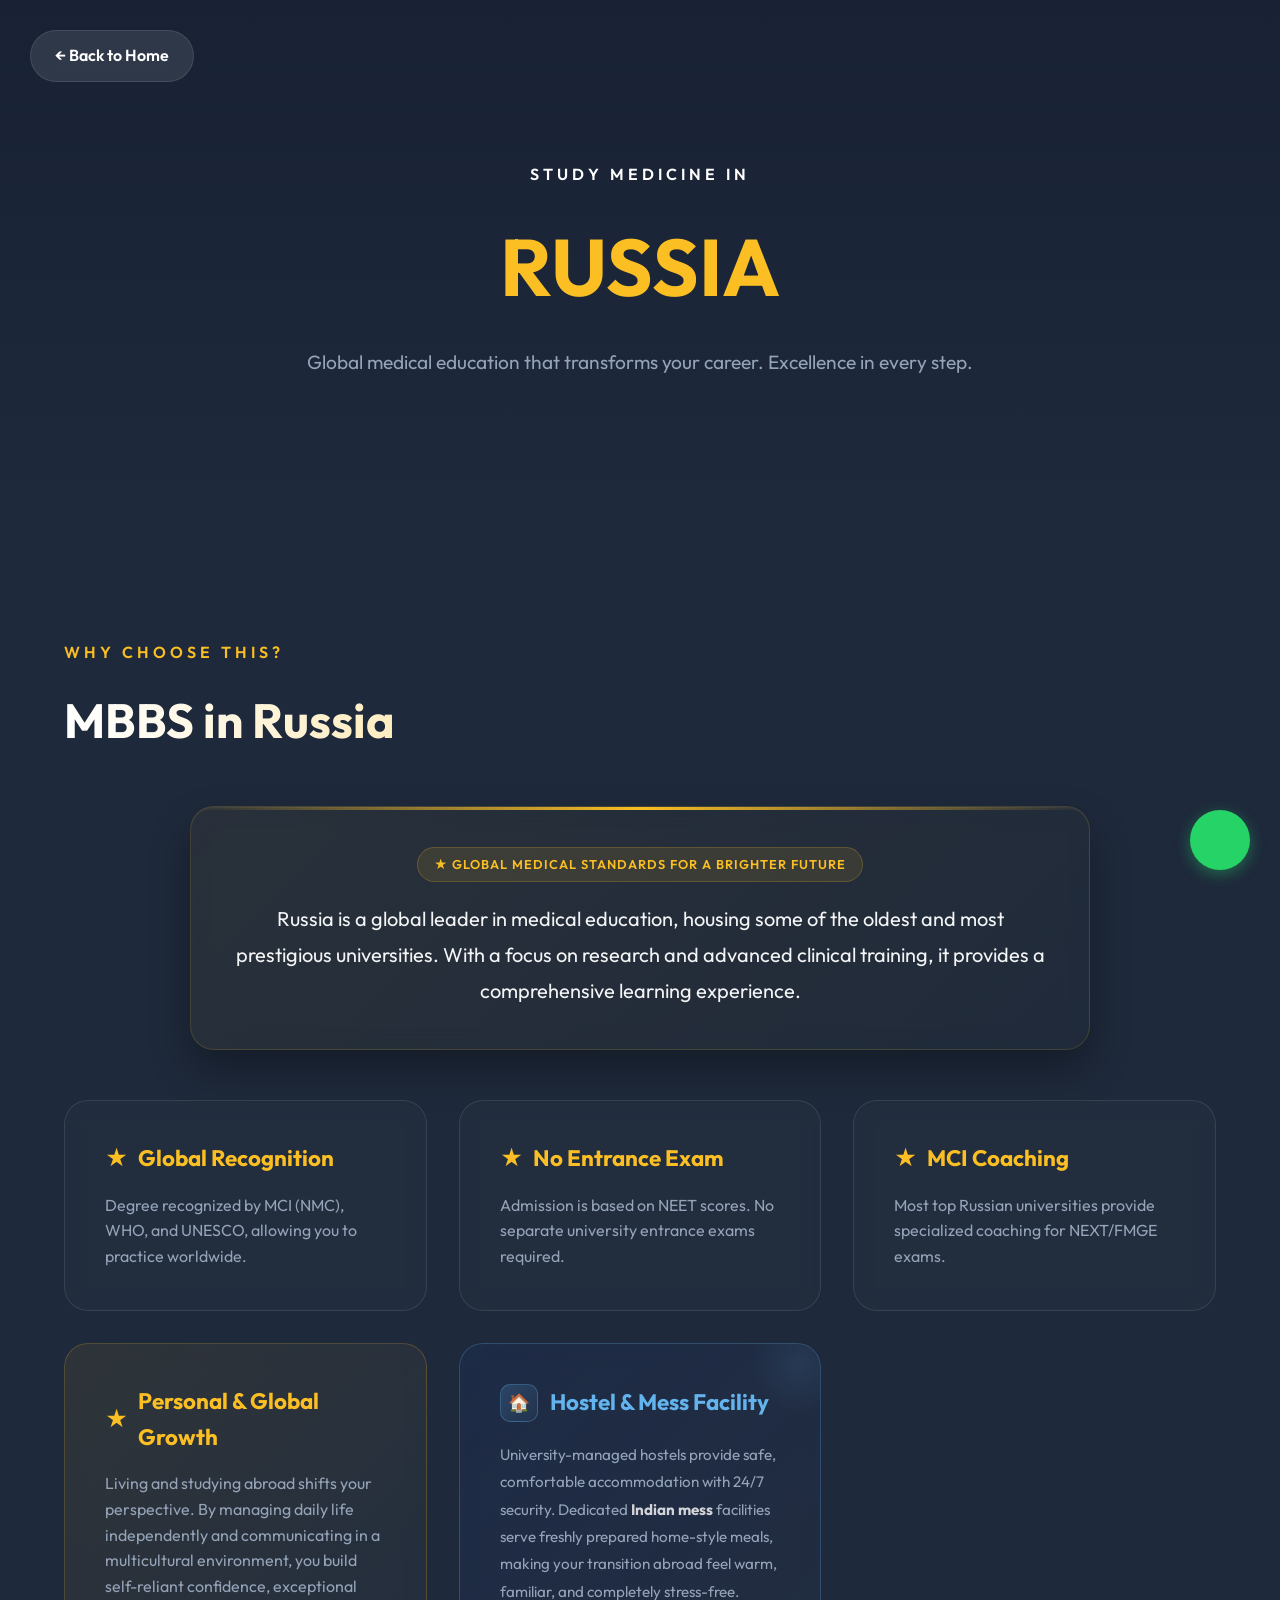
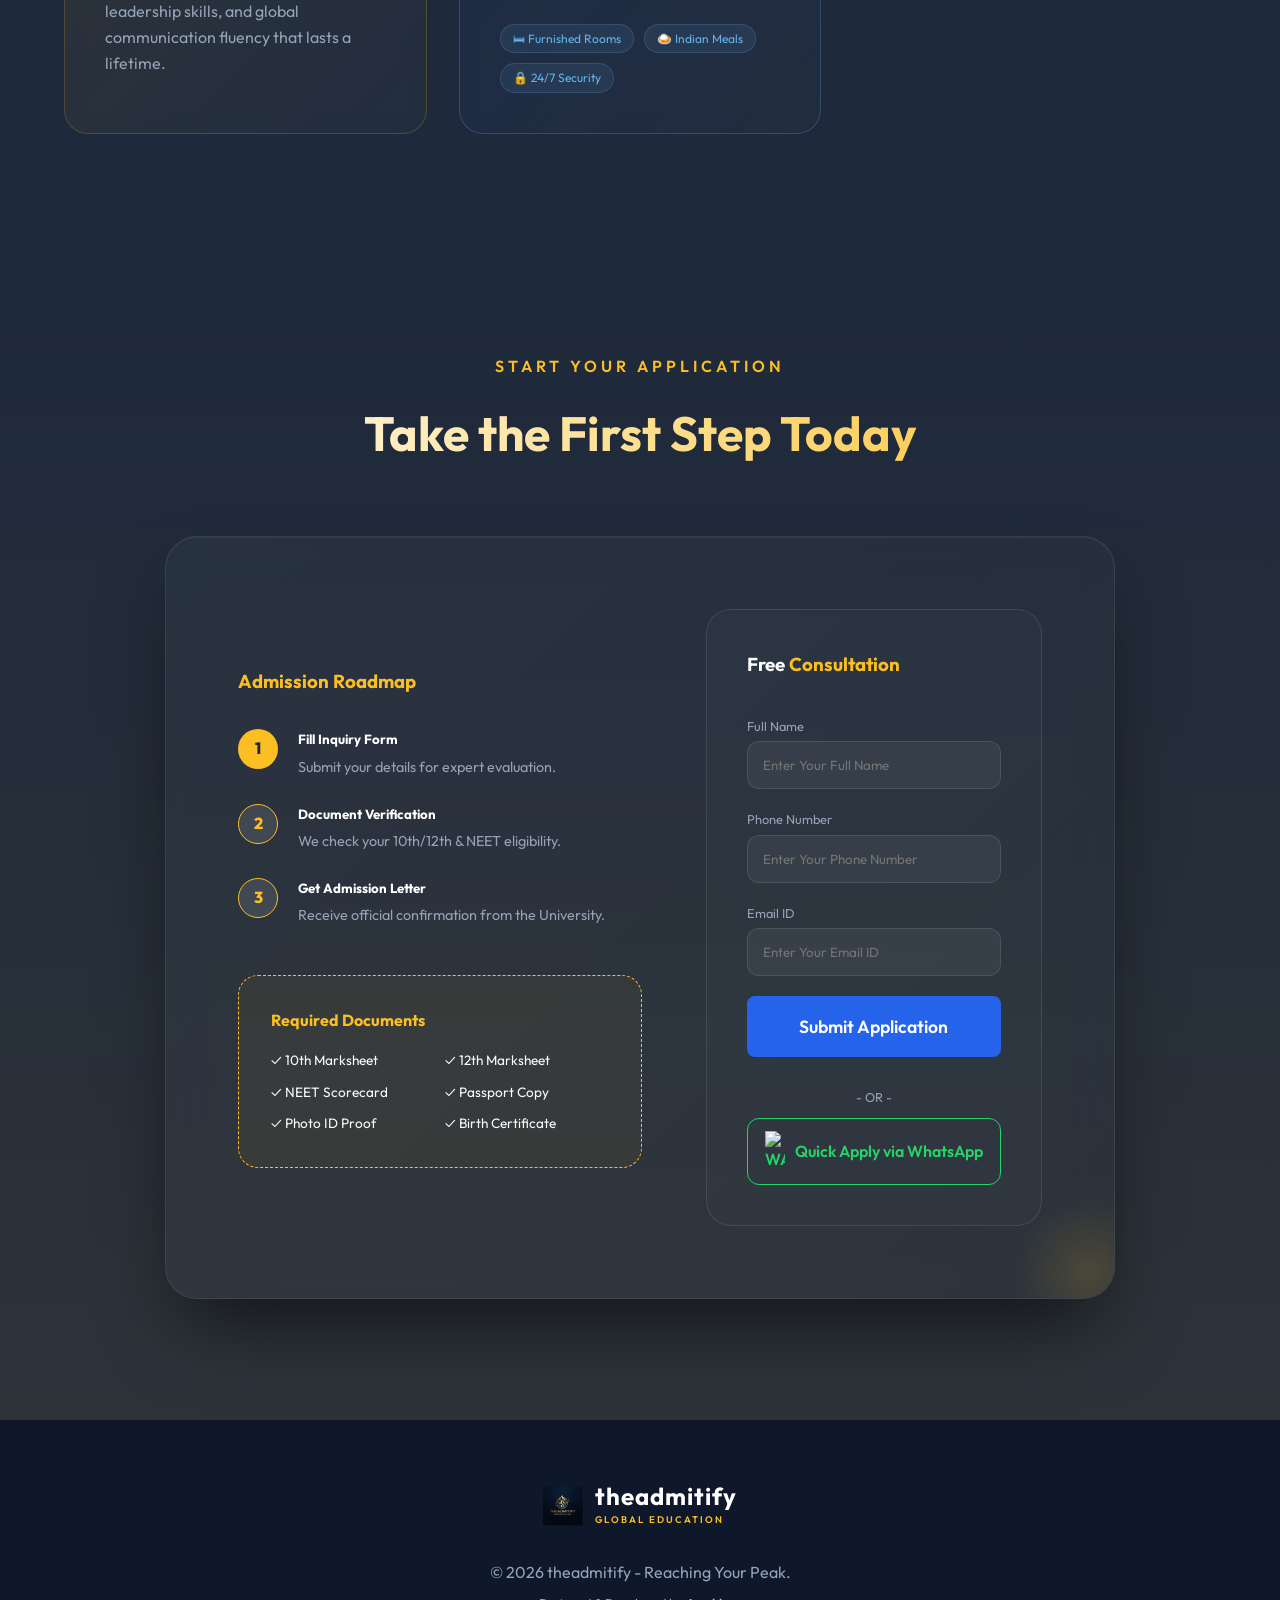
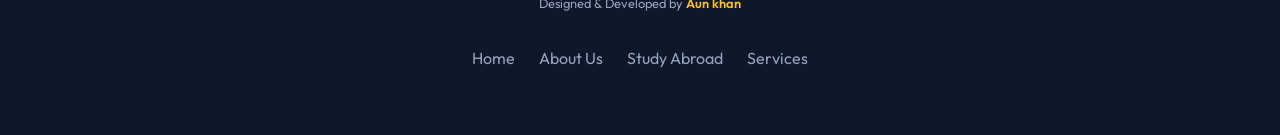
==== details.html @ 0a0d545d "responsive" ====
<!DOCTYPE html>
<html lang="en">

<head>
    <meta charset="UTF-8">
    <meta name="viewport" content="width=device-width, initial-scale=1.0">
    <title>Study MBBS | TheAdmitify</title>
    <link rel="stylesheet" href="style.css">
    <!-- Lucide Icons -->
    <script src="https://unpkg.com/lucide@latest"></script>
    <link
        href="https://fonts.googleapis.com/css2?family=Outfit:wght@300;400;600;800&family=Inter:wght@400;500;700&display=swap"
        rel="stylesheet">
    <style>
        .details-hero {
            height: 60vh;
            background-size: cover;
            background-position: center;
            position: relative;
            display: flex;
            align-items: center;
            justify-content: center;
            text-align: center;
            padding: 0 20px;
        }

        .details-hero::before {
            content: '';
            position: absolute;
            inset: 0;
            background: linear-gradient(to bottom, rgba(15, 23, 42, 0.4), var(--secondary));
        }

        .hero-content {
            position: relative;
            z-index: 2;
            max-width: 800px;
        }

        .hero-content h1 {
            font-size: clamp(3rem, 8vw, 5rem);
            color: var(--gold);
            text-transform: uppercase;
            margin-bottom: 1rem;
        }

        .why-section {
            padding: 100px 5%;
            background: var(--secondary);
        }

        .description-container {
            max-width: 900px;
            margin: 0 auto 3rem auto;
            background: linear-gradient(135deg, rgba(251, 191, 36, 0.05) 0%, rgba(251, 191, 36, 0.01) 100%);
            border: 1px solid rgba(251, 191, 36, 0.15);
            padding: 2.5rem;
            border-radius: 24px;
            position: relative;
            box-shadow: 0 20px 40px rgba(0, 0, 0, 0.3), inset 0 1px 0 rgba(255, 255, 255, 0.05);
            text-align: center;
            overflow: hidden;
            backdrop-filter: blur(10px);
            -webkit-backdrop-filter: blur(10px);
        }

        .description-container::before {
            content: '';
            position: absolute;
            top: 0;
            left: 0;
            width: 100%;
            height: 3px;
            background: linear-gradient(90deg, transparent, var(--gold), transparent);
            pointer-events: none;
        }

        .description-badge {
            display: inline-flex;
            align-items: center;
            gap: 8px;
            background: rgba(251, 191, 36, 0.1);
            color: var(--gold);
            padding: 6px 16px;
            border-radius: 50px;
            font-size: 0.8rem;
            font-weight: 600;
            letter-spacing: 1px;
            text-transform: uppercase;
            margin-bottom: 1.2rem;
            border: 1px solid rgba(251, 191, 36, 0.2);
        }

        .pulse-dot {
            width: 8px;
            height: 8px;
            background: var(--gold);
            border-radius: 50%;
            animation: pulse-gold 2s infinite;
        }

        @keyframes pulse-gold {
            0% {
                transform: scale(0.95);
                box-shadow: 0 0 0 0 rgba(251, 191, 36, 0.7);
            }

            70% {
                transform: scale(1);
                box-shadow: 0 0 0 8px rgba(251, 191, 36, 0);
            }

            100% {
                transform: scale(0.95);
                box-shadow: 0 0 0 0 rgba(251, 191, 36, 0);
            }
        }

        #country-why-desc {
            font-size: 1.25rem;
            line-height: 1.8;
            color: rgba(255, 255, 255, 0.95);
            font-family: 'Outfit', sans-serif;
            font-weight: 400;
            margin: 0;
        }

        .why-grid {
            display: grid;
            grid-template-columns: repeat(auto-fit, minmax(300px, 1fr));
            gap: 2rem;
            margin-top: 50px;
        }

        .why-card {
            background: rgba(255, 255, 255, 0.02);
            backdrop-filter: blur(10px);
            -webkit-backdrop-filter: blur(10px);
            border: 1px solid var(--glass-border);
            padding: 2.5rem;
            border-radius: 24px;
            transition: all 0.4s cubic-bezier(0.16, 1, 0.3, 1);
            position: relative;
            overflow: hidden;
            opacity: 0;
            transform: translateY(30px);
            animation: cardReveal 0.8s cubic-bezier(0.16, 1, 0.3, 1) forwards;
        }

        .why-card:nth-child(1) {
            animation-delay: 0.1s;
        }

        .why-card:nth-child(2) {
            animation-delay: 0.2s;
        }

        .why-card:nth-child(3) {
            animation-delay: 0.3s;
        }

        .why-card:nth-child(4) {
            animation-delay: 0.4s;
        }

        .why-card:nth-child(5) {
            animation-delay: 0.5s;
        }

        .why-card:nth-child(6) {
            animation-delay: 0.6s;
        }

        @keyframes cardReveal {
            to {
                opacity: 1;
                transform: translateY(0);
            }
        }

        .why-card::before {
            content: '';
            position: absolute;
            top: 0;
            left: 0;
            width: 100%;
            height: 100%;
            background: radial-gradient(circle at top left, rgba(251, 191, 36, 0.04), transparent 70%);
            opacity: 0;
            transition: opacity 0.4s ease;
            pointer-events: none;
        }

        .why-card:hover::before {
            opacity: 1;
        }

        .why-card:hover {
            border-color: var(--gold);
            transform: translateY(-10px);
            box-shadow: 0 20px 40px -10px rgba(251, 191, 36, 0.1);
        }

        .why-card h4 {
            color: var(--gold);
            font-size: 1.4rem;
            margin-bottom: 1rem;
            display: flex;
            align-items: center;
            gap: 10px;
            position: relative;
            z-index: 2;
        }

        .why-card p {
            position: relative;
            z-index: 2;
        }

        .back-btn {
            position: fixed;
            top: 30px;
            left: 30px;
            z-index: 100;
            padding: 12px 24px;
            background: rgba(255, 255, 255, 0.1);
            backdrop-filter: blur(10px);
            border: 1px solid var(--glass-border);
            border-radius: 50px;
            color: #fff;
            text-decoration: none;
            font-weight: 600;
            transition: all 0.3s ease;
        }

        .back-btn:hover {
            background: var(--gold);
            color: var(--secondary);
        }

        .apply-now {
            text-align: center;
            padding: 120px 5%;
            background: linear-gradient(to top, rgba(251, 191, 36, 0.07), transparent);
            position: relative;
        }

        .apply-card {
            max-width: 950px;
            margin: 0 auto;
            background: linear-gradient(135deg, rgba(255, 255, 255, 0.03) 0%, rgba(255, 255, 255, 0.01) 100%);
            border: 1px solid rgba(255, 255, 255, 0.08);
            border-radius: 32px;
            padding: 4.5rem;
            display: grid;
            grid-template-columns: 1.2fr 1fr;
            gap: 4rem;
            text-align: left;
            align-items: center;
            box-shadow: 0 40px 80px -20px rgba(0, 0, 0, 0.6), inset 0 1px 0 rgba(255, 255, 255, 0.05);
            backdrop-filter: blur(20px);
            -webkit-backdrop-filter: blur(20px);
            position: relative;
            overflow: hidden;
        }

        .apply-card::after {
            content: '';
            position: absolute;
            bottom: -50px;
            right: -50px;
            width: 150px;
            height: 150px;
            background: radial-gradient(circle, rgba(251, 191, 36, 0.15) 0%, transparent 70%);
            pointer-events: none;
        }

        .doc-grid {
            list-style: none;
            display: grid;
            grid-template-columns: 1fr 1fr;
            gap: 10px;
            font-size: 0.85rem;
        }

        @media (max-width: 768px) {
            .apply-card {
                grid-template-columns: 1fr;
                padding: 2.5rem 1.5rem;
                gap: 2rem;
            }
            .back-btn {
                position: absolute !important;
                top: 20px !important;
                left: 20px !important;
                padding: 8px 16px !important;
                font-size: 0.9rem !important;
            }
            .why-section {
                padding: 60px 5% !important;
            }
            .why-grid {
                grid-template-columns: 1fr !important;
                gap: 1.5rem !important;
            }
            .why-card {
                padding: 1.5rem !important;
            }
            .doc-grid {
                grid-template-columns: 1fr;
            }
        }
    </style>
</head>

<body style="background: var(--secondary); color: var(--text-main);">
    <!-- Premium Pre-loader -->
    <div class="preloader" id="preloader">
        <script>
            if (sessionStorage.getItem('theadmitify_visited')) {
                document.getElementById('preloader').style.display = 'none';
            }
        </script>
        <div class="loader-logo">
            <div class="loader-circle"></div>
            <img src="assets/logo.png" alt="TheAdmitify Logo">
        </div>
        <div class="loader-text">TheAdmitify</div>
    </div>

    <a href="index.html" class="back-btn">← Back to Home</a>

    <section class="details-hero" id="hero-bg">
        <div class="hero-content">
            <span class="hero-tagline" style="color: #fff;">Study Medicine in</span>
            <h1 id="country-name">Country</h1>
            <p style="font-size: 1.2rem; color: var(--text-dim); max-width: 800px; margin: 0 auto; line-height: 1.6;">
                Global medical education that transforms your career. Excellence in every step.</p>
        </div>
    </section>

    <section class="why-section">
        <div class="section-header" style="margin-bottom: 3rem;">
            <span class="hero-tagline">Why Choose This?</span>
            <h2>MBBS in <span id="country-title" style="color: var(--gold);">Country</span></h2>
        </div>

        <div class="description-container">
            <div class="description-badge">
                ★ Global Medical Standards for a Brighter Future
            </div>
            <p id="country-why-desc">Explore the unique advantages of pursuing medical education in this top-tier
                destination.</p>
        </div>

        <div class="why-grid" id="reasons-grid">
            <!-- Dynamic Content -->
        </div>
    </section>
    <section class="apply-now" id="apply-section">
        <div class="section-header">
            <span class="hero-tagline">Start Your Application</span>
            <h2>Take the First Step Today</h2>
        </div>

        <div class="apply-card">
            <!-- Left Side: Roadmap & Checklist -->
            <div>
                <h3 style="color: var(--gold); margin-bottom: 2rem;">Admission Roadmap</h3>
                <div class="roadmap">
                    <div style="display: flex; gap: 20px; margin-bottom: 25px;">
                        <div
                            style="width: 40px; height: 40px; background: var(--gold); border-radius: 50%; display: flex; align-items: center; justify-content: center; color: var(--secondary); font-weight: 800; flex-shrink: 0;">
                            1</div>
                        <div>
                            <h5 style="color: #fff; margin-bottom: 5px;">Fill Inquiry Form</h5>
                            <p style="font-size: 0.9rem; color: var(--text-dim);">Submit your details for expert
                                evaluation.</p>
                        </div>
                    </div>
                    <div style="display: flex; gap: 20px; margin-bottom: 25px;">
                        <div
                            style="width: 40px; height: 40px; background: rgba(255,255,255,0.1); border-radius: 50%; display: flex; align-items: center; justify-content: center; color: var(--gold); border: 1px solid var(--gold); font-weight: 800; flex-shrink: 0;">
                            2</div>
                        <div>
                            <h5 style="color: #fff; margin-bottom: 5px;">Document Verification</h5>
                            <p style="font-size: 0.9rem; color: var(--text-dim);">We check your 10th/12th & NEET
                                eligibility.</p>
                        </div>
                    </div>
                    <div style="display: flex; gap: 20px;">
                        <div
                            style="width: 40px; height: 40px; background: rgba(255,255,255,0.1); border-radius: 50%; display: flex; align-items: center; justify-content: center; color: var(--gold); border: 1px solid var(--gold); font-weight: 800; flex-shrink: 0;">
                            3</div>
                        <div>
                            <h5 style="color: #fff; margin-bottom: 5px;">Get Admission Letter</h5>
                            <p style="font-size: 0.9rem; color: var(--text-dim);">Receive official confirmation from the
                                University.</p>
                        </div>
                    </div>
                </div>

                <div
                    style="margin-top: 3rem; padding: 2rem; background: rgba(251, 191, 36, 0.05); border-radius: 20px; border: 1px dashed var(--gold);">
                    <h4 style="color: var(--gold); margin-bottom: 1rem;">Required Documents</h4>
                    <ul class="doc-grid">
                        <li>✓ 10th Marksheet</li>
                        <li>✓ 12th Marksheet</li>
                        <li>✓ NEET Scorecard</li>
                        <li>✓ Passport Copy</li>
                        <li>✓ Photo ID Proof</li>
                        <li>✓ Birth Certificate</li>
                    </ul>
                </div>
            </div>

            <!-- Right Side: Form -->
            <div>
                <form id="details-form"
                    style="display: flex; flex-direction: column; gap: 20px; background: rgba(255,255,255,0.02); padding: 2.5rem; border-radius: 25px; border: 1px solid var(--glass-border);">
                    <h3 style="margin-bottom: 1rem;">Free <span style="color: var(--gold);">Consultation</span></h3>
                    <div style="display: flex; flex-direction: column; gap: 5px;">
                        <label style="font-size: 0.8rem; color: var(--text-dim);">Full Name</label>
                        <input type="text" id="student-name" required placeholder="Enter Your Full Name"
                            oninput="this.value = this.value.replace(/[^a-zA-Z\s]/g, '')"
                            style="padding: 15px; border-radius: 12px; border: 1px solid var(--glass-border); background: rgba(255,255,255,0.05); color: #fff;">
                    </div>
                    <div style="display: flex; flex-direction: column; gap: 5px;">
                        <label style="font-size: 0.8rem; color: var(--text-dim);">Phone Number</label>
                        <input type="tel" id="student-phone" required placeholder="Enter Your Phone Number"
                            oninput="this.value = this.value.replace(/[^0-9]/g, '')" maxlength="10"
                            style="padding: 15px; border-radius: 12px; border: 1px solid var(--glass-border); background: rgba(255,255,255,0.05); color: #fff;">
                    </div>
                    <div style="display: flex; flex-direction: column; gap: 5px;">
                        <label style="font-size: 0.8rem; color: var(--text-dim);">Email ID</label>
                        <input type="email" id="student-email" required placeholder="Enter Your Email ID"
                            style="padding: 15px; border-radius: 12px; border: 1px solid var(--glass-border); background: rgba(255,255,255,0.05); color: #fff;">
                    </div>
                    <button type="submit" class="cta-button"
                        style="width: 100%; padding: 18px; font-size: 1.1rem;">Submit Application</button>

                    <div style="text-align: center; margin-top: 10px;">
                        <p style="font-size: 0.8rem; color: var(--text-dim); margin-bottom: 10px;">- OR -</p>
                        <a href="https://wa.me/91XXXXXXXXXX?text=Hi, I want to apply for MBBS in Russia"
                            id="whatsapp-btn"
                            style="display: flex; align-items: center; justify-content: center; gap: 10px; color: #25D366; text-decoration: none; font-weight: 600; font-size: 1rem; border: 1px solid #25D366; padding: 12px; border-radius: 12px; transition: all 0.3s ease;">
                            <img src="https://upload.wikimedia.org/wikipedia/commons/6/6b/WhatsApp.svg" width="20"
                                alt="WA">
                            Quick Apply via WhatsApp
                        </a>
                    </div>
                </form>
            </div>
        </div>
    </section>

    <footer
        style="padding: 4rem 10%; background: var(--primary); border-top: 1px solid var(--glass-border); text-align: center;">
        <div class="logo-container" style="justify-content: center; margin-bottom: 2rem;">
            <img src="assets/logo.png" alt="TheAdmitify Logo" class="logo-img">
            <div class="logo-text-group" style="text-align: left;">
                <span class="logo-text">theadmitify</span>
                <span class="logo-tagline">Global Education</span>
            </div>
        </div>
        <p style="color: var(--text-dim); margin-bottom: 0.5rem;">© 2026 theadmitify - Reaching Your Peak.</p>
        <p style="color: var(--text-dim); font-size: 0.8rem; margin-bottom: 2rem;">Designed & Developed by <span
                style="color: var(--gold); font-weight: 600;">Aun khan</span></p>
        <div style="display: flex; gap: 1.5rem; justify-content: center;">
            <a href="index.html" style="color: var(--text-dim); text-decoration: none;">Home</a>
            <a href="index.html#about" style="color: var(--text-dim); text-decoration: none;">About Us</a>
            <a href="index.html#countries" style="color: var(--text-dim); text-decoration: none;">Study Abroad</a>
            <a href="index.html#services" style="color: var(--text-dim); text-decoration: none;">Services</a>
        </div>
    </footer>

    <!-- Floating WhatsApp -->
    <a href="https://wa.me/91XXXXXXXXXX?text=Hi, I want to know more about MBBS abroad" class="whatsapp-float"
        target="_blank">
        <i data-lucide="phone"></i>
    </a>

    <!-- Global Quick Apply Modal -->
    <div class="modal-overlay" id="applyModal">
        <div class="modal-content">
            <button class="close-modal">&times;</button>
            <div class="modal-header">
                <span class="hero-tagline">Start Your Journey</span>
                <h2>Quick Application</h2>
                <p style="color: var(--text-dim);">Tell us your preference and we'll handle the rest.</p>
            </div>
            <form class="modal-form" id="global-apply-form">
                <input type="text" placeholder="Your Full Name" required>
                <input type="tel" placeholder="Phone Number" required>
                <select required>
                    <option value="">Select Destination</option>
                    <option value="Russia">Russia</option>
                    <option value="Georgia">Georgia</option>
                    <option value="Kazakhstan">Kazakhstan</option>
                    <option value="Uzbekistan">Uzbekistan</option>
                    <option value="Egypt">Egypt</option>
                    <option value="Other">Other</option>
                </select>
                <select required>
                    <option value="">Select Intake</option>
                    <option value="Sept-2025">September 2025</option>
                    <option value="Feb-2026">February 2026</option>
                    <option value="Sept-2026">September 2026</option>
                </select>
                <button type="submit" class="cta-button">Submit Application</button>
            </form>
        </div>
    </div>

    <!-- Success Message Modal -->
    <div id="success-modal"
        style="display: none; position: fixed; inset: 0; background: rgba(0,0,0,0.9); z-index: 1000; align-items: center; justify-content: center; padding: 20px;">
        <div
            style="background: var(--secondary); border: 1px solid var(--gold); padding: 3rem; border-radius: 30px; text-align: center; max-width: 500px; width: 100%;">
            <div
                style="width: 80px; height: 80px; background: var(--gold); border-radius: 50%; display: flex; align-items: center; justify-content: center; margin: 0 auto 2rem; font-size: 2.5rem; color: var(--secondary);">
                ✓</div>
            <h2 style="color: #fff; margin-bottom: 1rem;">Application Received!</h2>
            <p style="color: var(--text-dim); margin-bottom: 2rem;">Thank you for choosing TheAdmitify. Our MBBS expert
                will call you on your provided WhatsApp number within 24 hours.</p>
            <button onclick="document.getElementById('success-modal').style.display='none'" class="cta-button">Got
                it!</button>
        </div>
    </div>

    <script>
        const countryData = {
            'Russia': {
                bg: 'https://images.unsplash.com/photo-1513326738677-b964603b136d?auto=format&fit=crop&q=80&w=1200',
                desc: 'Russia is a global leader in medical education, housing some of the oldest and most prestigious universities. With a focus on research and advanced clinical training, it provides a comprehensive learning experience.',
                reasons: [
                    { title: 'Global Recognition', desc: 'Degree recognized by MCI (NMC), WHO, and UNESCO, allowing you to practice worldwide.' },
                    { title: 'No Entrance Exam', desc: 'Admission is based on NEET scores. No separate university entrance exams required.' },
                    { title: 'MCI Coaching', desc: 'Most top Russian universities provide specialized coaching for NEXT/FMGE exams.' }
                ]
            },
            'Georgia': {
                bg: 'https://images.unsplash.com/photo-1565008447742-97f6f38c985c?auto=format&fit=crop&q=80&w=1200',
                desc: "Georgia provides a European-standard medical education that is both NMC-recognized and affordable. The country's safe environment, modern infrastructure, and English-medium curriculum make it a preferred destination for international students.",
                reasons: [
                    { title: 'European Standard', desc: 'High-quality education following European standards with modern infrastructure.' },
                    { title: 'Safe Environment', desc: 'Ranked as one of the safest countries for international students.' },
                    { title: '100% Visa Success', desc: 'The visa process is transparent and highly successful for Indian students.' },
                    { title: 'Global Exposure', desc: 'Students from over 50 countries study here, offering a truly global environment.' }
                ]
            },
            'Kazakhstan': {
                bg: 'https://dwq3yv87q1b43.cloudfront.net/public/blogs/fit-in/1200x675/Blog_20250421-2015241331-1745215049.jpg',
                desc: 'Kazakhstan offers an efficient and cost-effective pathway to becoming a doctor, with several NMC-approved universities. The program is designed to meet international standards, ensuring students gain the necessary skills for a successful global career.',
                reasons: [
                    { title: 'Quick Process', desc: 'Admission and visa process takes less than 30 days.' },
                    { title: 'Practical Focus', desc: 'Strong focus on clinical rotation in government hospitals from the 2nd year.' }
                ]
            },
            'Uzbekistan': {
                bg: 'https://encrypted-tbn0.gstatic.com/licensed-image?q=tbn:ANd9GcQ4ypAgJAytVnMoY82C-chjtJ7CXmezfiXhoSW7fBNtto0qxm-7O4_-9tE8IaMvFHMFelZqsIw0bDgLrAMAhrrTH64&s=19',
                desc: 'Experience high-quality medical education in Uzbekistan, where modern technology meets affordable living, paving the way for your successful global medical career.',
                reasons: [
                    { title: 'Bilingual Education', desc: 'Classes are conducted in 100% English medium for international students.' },
                    { title: 'Government Universities', desc: 'Study in prestigious state-funded universities with long historical excellence.' },
                    { title: 'Quality Faculty', desc: 'Experienced professors with international teaching backgrounds.' }
                ]
            },
            'Egypt': {
                bg: 'https://images.unsplash.com/photo-1503177119275-0aa32b3a9368?auto=format&fit=crop&q=80&w=1200',
                desc: 'Egypt’s medical programs are modeled on global standards with a strong emphasis on clinical practices. The rich cultural environment combined with affordable fee structures provides a unique and valuable experience for Indian medical aspirants.',
                reasons: [
                    { title: 'High Clinical Load', desc: 'Egypt has a huge population, providing immense practical exposure for medical students.' },
                    { title: 'Oldest Universities', desc: 'Home to some of the world\'s oldest and most prestigious medical institutions.' },
                    { title: 'NMC Approved', desc: 'Full compliance with latest NMC guidelines for Indian students.' },
                    { title: 'Cultural Hub', desc: 'Rich history and warm culture that feels like home.' }
                ]
            },
            'America': {
                bg: 'https://images.unsplash.com/photo-1485738422979-f5c462d49f74?auto=format&fit=crop&q=80&w=1200',
                desc: 'The United States offers unparalleled clinical exposure and world-class research opportunities. A degree from the USA is globally recognized, opening doors to top-tier residency programs and a prestigious career in medicine anywhere in the world.',
                reasons: [
                    { title: 'World Class Tech', desc: 'Access to the most advanced medical technology and research facilities.' },
                    { title: 'Highest Salaries', desc: 'Doctors in the US earn the highest salaries globally.' },
                    { title: 'Residency Options', desc: 'Direct path to USMLE and residency in top-rated hospitals.' },
                    { title: 'Global Prestige', desc: 'A medical degree from the USA is considered the gold standard worldwide.' }
                ]
            },
            'Europe': {
                bg: 'https://images.unsplash.com/photo-1467269204594-9661b134dd2b?auto=format&fit=crop&q=80&w=1200',
                desc: 'Medical universities across Europe offer cutting-edge laboratory facilities. Students benefit from an international perspective, excellent clinical training, and vast opportunities for professional growth across the continent.',
                reasons: [
                    { title: 'Global Recognition', desc: 'Practice anywhere in the EU and globally with highly respected European degrees.' },
                    { title: 'Advanced Facilities', desc: 'Access to modern research labs, state-of-the-art hospitals, and simulated clinical training.' },
                    { title: 'Multicultural Exposure', desc: 'Interact with students from all over the world in diverse and historic European campuses.' }
                ]
            },
            'Belarus': {
                bg: 'https://lh3.googleusercontent.com/gps-cs-s/APNQkAEU0jDOV0jZgdY8duUT_8F3QVTUj9GhRdITTH3tJlSC_PV9UOXq_BY9FLDSSNPYBGOXQRSLGRlp-yfugCX_Ov7U4S_tNY7Kl_GnCUzN32Rmhr6pTF8k-uai-HCLHtumL9WwK7w=w1200-h675-n-k-no',
                desc: 'Belarus offers a highly structured medical curriculum and a low cost of living, making it an excellent option for budget-conscious students. Its focus on practical training ensures that graduates are well-prepared for global licensing examinations.',
                reasons: [
                    { title: 'Practical Focus', desc: 'Strong focus on hands-on practical clinical training from early years.' },
                    { title: 'English Medium', desc: '100% English-medium medical programs designed specifically for international students.' },
                    { title: 'FMGE/NMC Prep', desc: 'Integrated curriculum support to help Indian students pass their licensing exams.' }
                ]
            },
            'Kyrgyzstan': {
                bg: 'https://images.unsplash.com/photo-1547941126-3d5322b218b0?auto=format&fit=crop&q=80&w=1200',
                desc: 'Kyrgyzstan offers highly affordable MBBS options with NMC-approved government and private universities. With easy admission requirements and lower budgets, it remains a highly popular choice for Indian medical aspirants.',
                reasons: [
                    { title: 'Extremely Low Fees', desc: 'One of the most budget-friendly destinations globally to study MBBS.' },
                    { title: 'NMC & WHO Listed', desc: 'Degrees are fully recognized by WHO, NMC, and other global medical councils.' },
                    { title: 'Simplified Admission', desc: 'Direct admission based on NEET score with minimal documentation and hassle.' },

                ]
            },
            'Nepal': {
                bg: 'https://images.unsplash.com/photo-1544735716-392fe2489ffa?auto=format&fit=crop&q=80&w=1200',
                desc: 'Study MBBS in Nepal, which shares a close cultural and geographical connection with India. With no visa requirement for Indians and highly similar climates and disease patterns, Nepal offers a home-away-from-home learning experience.',
                reasons: [
                    { title: 'No Visa Required', desc: 'Indian students do not require a passport or visa to travel and study in Nepal.' },
                    { title: 'Similar Disease Pattern', desc: 'Clinical rotations expose you to diseases and patient profiles identical to India.' },
                    { title: 'High FMGE Success', desc: 'Nepal medical colleges have a history of producing high success rates in licensing exams.' },
                    { title: 'Indian Faculty', desc: 'Many professors and clinicians teaching in Nepal are experienced Indian doctors.' }
                ]
            },
            'Bangladesh': {
                bg: 'https://cgbdsydney.gov.bd/wp-content/uploads/2019/09/National-Memorial.jpg',
                desc: 'Bangladesh is one of the top choices for Indian students due to its high passing rate in the FMGE (NMC) licensing exam. With a highly similar syllabus, textbook options, and patient profile, it offers a seamless transition back to India.',
                reasons: [
                    { title: 'Top FMGE Passing Rate', desc: 'Consistently ranks among the highest passing percentages for FMGE/NEXT exams.' },
                    { title: 'No Language Barrier', desc: 'Most local patients speak Bengali or English, making patient history-taking very easy.' },
                    { title: 'Same Textbooks', desc: 'Uses the exact same syllabus, textbooks, and reference guides as Indian MBBS.' },
                    { title: 'Cultural Similarity', desc: 'Food, climate, lifestyle, and culture are almost identical to India, especially for Eastern states.' }
                ]
            },
            'Philippines': {
                bg: 'https://images.unsplash.com/photo-1518509562904-e7ef99cdcc86?auto=format&fit=crop&q=80&w=1200',
                desc: 'The Philippines offers an American-based medical education model (MD program) with a strong emphasis on clinical history taking and communication. Known for high English proficiency, it provides outstanding practical exposure.',
                reasons: [
                    { title: 'US Education Model', desc: 'Follows the BS-MD syllabus structure, modeled closely on US medical standards.' },
                    { title: 'English Speaking Nation', desc: 'The world\'s third-largest English-speaking nation, ensuring zero language barriers in clinics.' },
                    { title: 'Clinical Rotations', desc: 'Extensive hands-on clerkship program in fully loaded multi-specialty hospitals.' },
                    { title: 'Affordable Living', desc: 'Tropical climate and friendly communities with affordable accommodation costs.' }
                ]
            }
        };

        // Get URL parameter
        const urlParams = new URLSearchParams(window.location.search);
        const country = urlParams.get('country') || 'Russia';

        // Set Content
        document.getElementById('country-name').textContent = country;
        document.getElementById('country-title').textContent = country;

        const data = countryData[country] || countryData['Russia'];
        document.getElementById('hero-bg').style.backgroundImage = `url('${data.bg}')`;
        document.getElementById('country-why-desc').textContent = data.desc;

        const reasonsGrid = document.getElementById('reasons-grid');
        data.reasons.forEach(item => {
            const card = document.createElement('div');
            card.className = 'why-card';
            card.innerHTML = `
                <h4><span style="color: var(--gold);">★</span> ${item.title}</h4>
                <p style="color: var(--text-dim); line-height: 1.6;">${item.desc}</p>
            `;
            reasonsGrid.appendChild(card);
        });

        // Add special "Global Confidence & Personality Growth" thought card
        const confidenceCard = document.createElement('div');
        confidenceCard.className = 'why-card';
        confidenceCard.style.background = 'linear-gradient(135deg, rgba(251, 191, 36, 0.08) 0%, rgba(255, 255, 255, 0.02) 100%)';
        confidenceCard.style.borderColor = 'rgba(251, 191, 36, 0.2)';
        confidenceCard.innerHTML = `
            <h4 style="color: var(--gold);"><span style="color: var(--gold);">★</span> Personal & Global Growth</h4>
            <p style="color: var(--text-dim); line-height: 1.6;">Living and studying abroad shifts your perspective. By managing daily life independently and communicating in a multicultural environment, you build self-reliant confidence, exceptional leadership skills, and global communication fluency that lasts a lifetime.</p>
        `;
        reasonsGrid.appendChild(confidenceCard);

        // Add premium Hostel & Mess Facility card
        const hostelCard = document.createElement('div');
        hostelCard.className = 'why-card';
        hostelCard.style.cssText = `
            background: linear-gradient(135deg, rgba(30, 58, 138, 0.15) 0%, rgba(255, 255, 255, 0.02) 100%);
            border-color: rgba(99, 179, 237, 0.25);
            position: relative;
            overflow: hidden;
        `;
        hostelCard.innerHTML = `
            <div style="
                position: absolute; top: -30px; right: -30px;
                width: 100px; height: 100px;
                background: radial-gradient(circle, rgba(99, 179, 237, 0.1) 0%, transparent 70%);
                pointer-events: none;
            "></div>
            <h4 style="color: #63b3ed; display: flex; align-items: center; gap: 12px; margin-bottom: 1.2rem;">
                <span style="
                    width: 38px; height: 38px;
                    background: linear-gradient(135deg, rgba(99, 179, 237, 0.2), rgba(99, 179, 237, 0.05));
                    border: 1px solid rgba(99, 179, 237, 0.3);
                    border-radius: 10px;
                    display: flex; align-items: center; justify-content: center;
                    font-size: 1.1rem; flex-shrink: 0;
                ">🏠</span>
                Hostel &amp; Mess Facility
            </h4>
            <p style="color: var(--text-dim); line-height: 1.8; font-size: 0.95rem;">
                University-managed hostels provide safe, comfortable accommodation with 24/7 security. Dedicated <strong style="color: rgba(255,255,255,0.8);">Indian mess</strong> facilities serve freshly prepared home-style meals, making your transition abroad feel warm, familiar, and completely stress-free.
            </p>
            <div style="display: flex; gap: 10px; margin-top: 1.2rem; flex-wrap: wrap;">
                <span style="background: rgba(99,179,237,0.1); border: 1px solid rgba(99,179,237,0.2); padding: 4px 12px; border-radius: 50px; font-size: 0.75rem; color: #63b3ed;">🛏 Furnished Rooms</span>
                <span style="background: rgba(99,179,237,0.1); border: 1px solid rgba(99,179,237,0.2); padding: 4px 12px; border-radius: 50px; font-size: 0.75rem; color: #63b3ed;">🍛 Indian Meals</span>
                <span style="background: rgba(99,179,237,0.1); border: 1px solid rgba(99,179,237,0.2); padding: 4px 12px; border-radius: 50px; font-size: 0.75rem; color: #63b3ed;">🔒 24/7 Security</span>
            </div>
        `;
        reasonsGrid.appendChild(hostelCard);

        // Update WhatsApp link dynamic message
        const waBtn = document.getElementById('whatsapp-btn');
        waBtn.href = `https://wa.me/91XXXXXXXXXX?text=Hi, I want to apply for MBBS in ${country}. My name is:`;
    </script>
    <script src="script.js"></script>
</body>

</html>
---- style.css ----
:root {
  --primary: #0f172a;
  --secondary: #1e293b;
  --accent: #2563eb;
  --gold: #fbbf24;
  --text-main: #f8fafc;
  --text-dim: #94a3b8;
  --glass: rgba(255, 255, 255, 0.05);
  --glass-border: rgba(255, 255, 255, 0.1);
  --transition: all 0.3s cubic-bezier(0.4, 0, 0.2, 1);
}

html {
  scroll-behavior: smooth;
  scroll-padding-top: 80px; /* Adjust based on navbar height */
}

* {
  margin: 0;
  padding: 0;
  box-sizing: border-box;
  font-family: 'Outfit', 'Inter', sans-serif;
}

body {
  background-color: var(--primary);
  color: var(--text-main);
  line-height: 1.6;
  overflow-x: hidden;
}

/* Custom Scrollbar */
::-webkit-scrollbar {
  width: 8px;
}
::-webkit-scrollbar-track {
  background: var(--primary);
}
::-webkit-scrollbar-thumb {
  background: var(--secondary);
  border-radius: 4px;
}
::-webkit-scrollbar-thumb:hover {
  background: var(--accent);
}

/* Navigation */
nav {
  position: fixed;
  top: 0;
  width: 100%;
  padding: 1.5rem 5%;
  display: flex;
  justify-content: space-between;
  align-items: center;
  z-index: 1000;
  background: rgba(15, 23, 42, 0.8);
  backdrop-filter: blur(10px);
  border-bottom: 1px solid var(--glass-border);
  transition: padding 0.3s cubic-bezier(0.4, 0, 0.2, 1), background 0.3s cubic-bezier(0.4, 0, 0.2, 1);
}

nav.scrolled {
  padding: 1rem 5%;
  background: rgba(15, 23, 42, 0.95);
}

.logo-container {
  display: flex;
  align-items: center;
  gap: 12px;
  text-decoration: none;
}

.logo-img {
  height: 40px;
}

.logo-text-group {
  display: flex;
  flex-direction: column;
  justify-content: center;
}

.logo-text {
  font-family: 'Outfit', sans-serif;
  font-size: 1.5rem;
  font-weight: 700;
  color: #fff;
  letter-spacing: 1px;
  line-height: 1;
}

.logo-tagline {
  font-size: 0.6rem;
  color: var(--gold);
  letter-spacing: 2px;
  font-weight: 600;
  margin-top: 4px;
  text-transform: uppercase;
}

.nav-links {
  display: flex;
  gap: 2.5rem;
  list-style: none;
}

.nav-links a {
  text-decoration: none;
  color: var(--text-dim);
  font-weight: 500;
  transition: var(--transition);
}

/* Progress Bar */
.scroll-progress {
  position: fixed;
  top: 0;
  left: 0;
  width: 0%;
  height: 3px;
  background: var(--gold);
  box-shadow: 0 0 15px var(--gold);
  z-index: 2001;
  transition: width 0.1s ease;
}

/* Dropdown Styles */
.dropdown {
  position: relative;
  display: inline-block;
}

.dropdown-content {
  position: absolute;
  top: 100%;
  left: 50%;
  transform: translateX(-50%) translateY(10px);
  background: rgba(15, 23, 42, 0.95);
  backdrop-filter: blur(20px);
  border: 1px solid var(--glass-border);
  border-radius: 15px;
  min-width: 180px;
  opacity: 0;
  visibility: hidden;
  transition: all 0.3s ease;
  padding: 10px 0;
  box-shadow: 0 10px 30px rgba(0,0,0,0.5);
}

.dropdown:hover .dropdown-content {
  opacity: 1;
  visibility: visible;
  transform: translateX(-50%) translateY(0);
}

.dropdown-content a {
  padding: 12px 20px;
  display: block;
  font-size: 0.9rem;
  color: var(--text-dim);
  text-decoration: none;
  transition: all 0.3s;
}

.dropdown-content a:hover {
  background: rgba(251, 191, 36, 0.1);
  color: var(--gold);
}

/* Mobile Menu Button */
.menu-toggle {
  display: none;
  background: none;
  border: none;
  color: #fff;
  font-size: 1.5rem;
  cursor: pointer;
}

@media (max-width: 768px) {
  .nav-links {
    display: none; /* Hide default nav on mobile */
  }
  .menu-toggle {
    display: block;
  }
  .nav-actions {
    display: none !important;
  }
}

.nav-links a:hover, .nav-links a.active {
  color: var(--gold);
}

.cta-button {
  background: var(--accent);
  color: white;
  padding: 0.8rem 1.5rem;
  border-radius: 8px;
  text-decoration: none;
  font-weight: 600;
  transition: var(--transition);
  border: 1px solid transparent;
}

.cta-button:hover {
  background: transparent;
  border-color: var(--accent);
  box-shadow: 0 0 20px rgba(37, 99, 235, 0.4);
}

/* Hero Buttons Layout */
.hero-btns {
  display: flex;
  gap: 1.5rem;
  justify-content: center;
  margin-top: 2.5rem;
}

.secondary-btn {
  background: transparent !important;
  border: 1px solid var(--glass-border) !important;
  color: #fff !important;
}

.secondary-btn:hover {
  background: rgba(255, 255, 255, 0.05) !important;
  border-color: var(--gold) !important;
  color: var(--gold) !important;
}

@media (max-width: 480px) {
  .hero-btns {
    flex-direction: column;
    gap: 1rem;
    padding: 0 10%;
  }
  
  .hero-btns .cta-button {
    width: 100%;
    justify-content: center;
    padding: 1rem;
  }
}

/* Floating WhatsApp Button */
.whatsapp-float {
  position: fixed;
  bottom: 30px;
  right: 30px;
  background: #25d366;
  color: white;
  width: 60px;
  height: 60px;
  border-radius: 50%;
  display: flex;
  align-items: center;
  justify-content: center;
  font-size: 30px;
  box-shadow: 0 4px 15px rgba(37, 211, 102, 0.4);
  z-index: 2500;
  text-decoration: none;
  transition: all 0.3s ease;
  animation: pulse-wa 2s infinite;
}

@keyframes pulse-wa {
  0% { transform: scale(1); box-shadow: 0 0 0 0 rgba(37, 211, 102, 0.7); }
  70% { transform: scale(1.05); box-shadow: 0 0 0 15px rgba(37, 211, 102, 0); }
  100% { transform: scale(1); box-shadow: 0 0 0 0 rgba(37, 211, 102, 0); }
}

.whatsapp-float:hover {
  transform: translateY(-5px) scale(1.1);
}

/* FAQ Section Styles */
.faq-section {
  padding: 100px 10%;
  background: #0f172a;
}

.faq-container {
  max-width: 800px;
  margin: 0 auto;
}

.faq-item {
  background: rgba(255, 255, 255, 0.02);
  border: 1px solid var(--glass-border);
  border-radius: 15px;
  margin-bottom: 15px;
  overflow: hidden;
  transition: all 0.3s ease;
}

.faq-question {
  padding: 20px 25px;
  cursor: pointer;
  display: flex;
  justify-content: space-between;
  align-items: center;
  font-weight: 600;
  color: #fff;
}

.faq-answer {
  padding: 0 25px;
  max-height: 0;
  overflow: hidden;
  transition: all 0.3s ease;
  color: var(--text-dim);
  font-size: 0.95rem;
  line-height: 1.6;
}

.faq-item.active {
  border-color: var(--gold);
  background: rgba(251, 191, 36, 0.03);
}

.faq-item.active .faq-answer {
  padding: 0 25px 25px 25px;
  max-height: 200px;
}

.faq-icon {
  transition: transform 0.3s ease;
  color: var(--gold);
}

.faq-item.active .faq-icon {
  transform: rotate(180deg);
}

/* Premium Pre-loader */
.preloader {
  position: fixed;
  inset: 0;
  background: #0f172a;
  display: flex;
  flex-direction: column;
  align-items: center;
  justify-content: center;
  z-index: 9999;
  transition: transform 0.8s cubic-bezier(0.77, 0, 0.175, 1), opacity 0.5s ease;
}

.loader-logo {
  width: 120px;
  height: 120px;
  position: relative;
  margin-bottom: 20px;
  animation: logoPulse 2s infinite ease-in-out;
}

.loader-logo img {
  width: 100%;
  height: 100%;
  object-fit: contain;
}

.loader-circle {
  position: absolute;
  top: -10px;
  left: -10px;
  right: -10px;
  bottom: -10px;
  border: 2px solid transparent;
  border-top-color: var(--gold);
  border-radius: 50%;
  animation: rotateLoader 1.5s linear infinite;
}

@keyframes logoPulse {
  0% { transform: scale(0.9); opacity: 0.6; }
  50% { transform: scale(1.05); opacity: 1; filter: drop-shadow(0 0 15px rgba(251, 191, 36, 0.4)); }
  100% { transform: scale(0.9); opacity: 0.6; }
}

@keyframes rotateLoader {
  to { transform: rotate(360deg); }
}

.loader-text {
  color: #fff;
  font-family: 'Outfit', sans-serif;
  letter-spacing: 5px;
  text-transform: uppercase;
  font-size: 0.8rem;
  font-weight: 300;
  opacity: 0;
  animation: fadeInText 1s forwards 0.5s;
}

@keyframes fadeInText {
  to { opacity: 1; }
}

.preloader.loaded {
  transform: translateY(-100%);
  opacity: 0;
  pointer-events: none;
}

/* Animated Stats */
.stat-number {
  display: block;
  font-size: 2.5rem;
  font-weight: 800;
  color: var(--gold);
  margin-bottom: 5px;
}

/* Team Section */
.team-section {
  padding: 100px 5%;
  background: #0f172a;
}

.team-grid {
  display: grid;
  grid-template-columns: repeat(auto-fit, minmax(250px, 1fr));
  gap: 30px;
  margin-top: 50px;
}

.team-card {
  background: rgba(255, 255, 255, 0.02);
  border: 1px solid var(--glass-border);
  border-radius: 24px;
  padding: 2.5rem;
  text-align: center;
  transition: all 0.3s ease;
}

.team-card:hover {
  transform: translateY(-10px);
  border-color: var(--gold);
}

.team-img-wrap {
  width: 120px;
  height: 120px;
  border-radius: 50%;
  margin: 0 auto 1.5rem;
  border: 2px solid var(--gold);
  padding: 5px;
  overflow: hidden;
}

.team-img-wrap img {
  width: 100%;
  height: 100%;
  object-fit: cover;
  border-radius: 50%;
}

/* Video Testimonials */
.video-section {
  padding: 100px 5%;
  background: var(--secondary);
}

.video-grid {
  display: grid;
  grid-template-columns: repeat(auto-fit, minmax(320px, 1fr));
  gap: 30px;
  margin-top: 50px;
}

.video-card {
  position: relative;
  aspect-ratio: 16/9;
  border-radius: 20px;
  overflow: hidden;
  border: 1px solid var(--glass-border);
  cursor: pointer;
}

.video-thumbnail {
  width: 100%;
  height: 100%;
  object-fit: cover;
  transition: transform 0.5s ease;
}

.video-card:hover .video-thumbnail {
  transform: scale(1.1);
}

.video-overlay {
  position: absolute;
  inset: 0;
  background: rgba(15, 23, 42, 0.4);
  display: flex;
  align-items: center;
  justify-content: center;
  transition: background 0.3s ease;
}

.video-card:hover .video-overlay {
  background: rgba(15, 23, 42, 0.2);
}

.play-btn {
  width: 70px;
  height: 70px;
  background: var(--gold);
  border-radius: 50%;
  display: flex;
  align-items: center;
  justify-content: center;
  color: var(--secondary);
  font-size: 1.5rem;
  box-shadow: 0 0 30px rgba(251, 191, 36, 0.4);
  transition: all 0.3s ease;
}

.video-card:hover .play-btn {
  transform: scale(1.2);
  background: #fff;
}

.video-info {
  position: absolute;
  bottom: 0;
  left: 0;
  right: 0;
  padding: 1.5rem;
  background: linear-gradient(to top, rgba(15, 23, 42, 0.9), transparent);
}

@media (max-width: 768px) {
  .cursor-dot, .cursor-outline {
    display: none;
  }
}

/* Hero Section */
.hero {
  min-height: 100vh;
  display: flex;
  flex-direction: column;
  justify-content: center;
  align-items: center;
  text-align: center;
  padding: 120px 5% 60px;
  background: radial-gradient(circle at center, #1e293b 0%, #0f172a 100%);
  position: relative;
  overflow: hidden;
}

.hero::before {
  content: '';
  position: absolute;
  width: 200%;
  height: 200%;
  background: url('assets/logo.png') no-repeat center;
  opacity: 0.03;
  animation: rotate 60s linear infinite;
}

@keyframes rotate {
  from { transform: rotate(0deg); }
  to { transform: rotate(360deg); }
}

.hero-content {
  position: relative;
  z-index: 10;
  max-width: 900px;
}

.hero-tagline {
  color: var(--gold);
  text-transform: uppercase;
  letter-spacing: 4px;
  font-weight: 600;
  margin-bottom: 1rem;
  display: block;
}

.hero h1 {
  font-size: 4.5rem;
  line-height: 1.1;
  margin-bottom: 1.5rem;
  background: linear-gradient(to bottom, #fff 60%, #94a3b8);
  -webkit-background-clip: text;
  -webkit-text-fill-color: transparent;
}

.hero p {
  font-size: 1.25rem;
  color: var(--text-dim);
  margin-bottom: 2.5rem;
  max-width: 600px;
  margin-left: auto;
  margin-right: auto;
}

/* Global Section */
.global-section {
  padding: 8rem 10%;
  background: var(--secondary);
  border-radius: 40px 40px 0 0;
  margin-top: -50px;
  position: relative;
  z-index: 20;
  text-align: center;
}

.section-header {
  margin-bottom: 4rem;
}

.section-header h2 {
  font-size: 3rem;
  margin-bottom: 1rem;
  background: linear-gradient(to right, #fff, var(--gold));
  -webkit-background-clip: text;
  -webkit-text-fill-color: transparent;
}

.country-grid {
  display: grid;
  grid-template-columns: repeat(auto-fit, minmax(280px, 1fr));
  gap: 2.5rem;
  perspective: 1500px;
}

/* About & Trust Section Styles */
.about-section {
  padding: 120px 5%;
  background: linear-gradient(to bottom, var(--secondary), #0f172a);
}

.about-container {
  display: grid;
  grid-template-columns: 1fr 1fr;
  gap: 80px;
  align-items: center;
}

.about-image-grid {
  display: grid;
  grid-template-columns: repeat(2, 1fr);
  gap: 20px;
  position: relative;
}

.about-img {
  width: 100%;
  height: 250px;
  object-fit: cover;
  border-radius: 20px;
  border: 1px solid var(--glass-border);
}

.about-img.large {
  grid-row: span 2;
  height: 520px;
}

.stats-grid {
  display: grid;
  grid-template-columns: repeat(3, 1fr);
  gap: 20px;
  margin-top: 40px;
}

.stat-item {
  background: rgba(255, 255, 255, 0.03);
  padding: 25px;
  border-radius: 20px;
  border-left: 3px solid var(--gold);
}

.stat-item h3 {
  font-size: 2rem;
  color: #fff;
  margin-bottom: 5px;
}

.stat-item p {
  font-size: 0.85rem;
  color: var(--text-dim);
}

.trust-features {
  display: grid;
  grid-template-columns: 1fr 1fr;
  gap: 30px;
  margin-top: 50px;
}

.feature-box {
  display: flex;
  gap: 15px;
}

.feature-box .icon-wrap {
  width: 50px;
  height: 50px;
  background: rgba(251, 191, 36, 0.1);
  border-radius: 12px;
  display: flex;
  align-items: center;
  justify-content: center;
  color: var(--gold);
  flex-shrink: 0;
}

@media (max-width: 992px) {
  .about-container {
    grid-template-columns: 1fr;
    gap: 50px;
  }
}
.modal-overlay {
  position: fixed;
  inset: 0;
  background: rgba(15, 23, 42, 0.85);
  backdrop-filter: blur(20px);
  -webkit-backdrop-filter: blur(20px);
  z-index: 2000;
  display: none; /* Hidden by default */
  align-items: center;
  justify-content: center;
  padding: 20px;
  animation: fadeInModal 0.5s cubic-bezier(0.16, 1, 0.3, 1) forwards;
}

.modal-content {
  background: rgba(255, 255, 255, 0.03);
  border: 1px solid rgba(255, 255, 255, 0.1);
  border-radius: 30px;
  max-width: 600px;
  width: 100%;
  padding: 3rem;
  position: relative;
  box-shadow: 0 25px 50px -12px rgba(0, 0, 0, 0.5), 0 0 0 1px rgba(255, 255, 255, 0.05) inset;
  transform: translateY(20px) scale(0.95);
  opacity: 0;
  animation: slideUpModal 0.5s cubic-bezier(0.16, 1, 0.3, 1) 0.1s forwards;
}

.premium-modal {
  max-width: 900px;
  padding: 0;
  display: grid;
  grid-template-columns: 1fr 1fr;
  overflow: hidden;
  background: var(--secondary);
}

.modal-left {
  background: linear-gradient(rgba(15, 23, 42, 0.6), rgba(15, 23, 42, 0.9)), url('https://images.unsplash.com/photo-1523240795612-9a054b0db644?auto=format&fit=crop&q=80&w=800');
  background-size: cover;
  background-position: center;
  padding: 3rem;
  display: flex;
  flex-direction: column;
  position: relative;
  border-right: 1px solid var(--glass-border);
}

.modal-right {
  padding: 3rem;
  display: flex;
  flex-direction: column;
  justify-content: center;
  background: radial-gradient(circle at top right, rgba(251, 191, 36, 0.05), transparent 50%);
}

.modal-trust-badge {
  display: inline-flex;
  align-items: center;
  gap: 5px;
  background: rgba(251, 191, 36, 0.15);
  color: var(--gold);
  padding: 6px 12px;
  border-radius: 20px;
  font-size: 0.75rem;
  font-weight: 600;
  margin-bottom: 1.5rem;
  width: fit-content;
  border: 1px solid rgba(251, 191, 36, 0.3);
}

.avatar-group {
  display: flex;
  align-items: center;
}

.avatar-group img {
  width: 35px;
  height: 35px;
  border-radius: 50%;
  border: 2px solid var(--secondary);
  margin-left: -10px;
  object-fit: cover;
}

.avatar-group img:first-child {
  margin-left: 0;
}

@keyframes fadeInModal {
  from { opacity: 0; backdrop-filter: blur(0px); }
  to { opacity: 1; backdrop-filter: blur(20px); }
}

@keyframes slideUpModal {
  from { transform: translateY(20px) scale(0.95); opacity: 0; }
  to { transform: translateY(0) scale(1); opacity: 1; }
}

@media (max-width: 768px) {
  .premium-modal {
    grid-template-columns: 1fr;
    max-height: 90vh;
    overflow-y: auto;
  }
  .modal-left {
    padding: 2rem;
    min-height: 250px;
  }
  .modal-right {
    padding: 2rem;
  }
}

.close-modal {
  position: absolute;
  top: 20px;
  right: 20px;
  background: none;
  border: none;
  color: var(--text-dim);
  font-size: 2rem;
  cursor: pointer;
  transition: color 0.3s;
}

.close-modal:hover {
  color: var(--gold);
}

.modal-header {
  text-align: center;
  margin-bottom: 2rem;
}

.modal-header h2 {
  font-size: 2.5rem;
  color: #fff;
}

.modal-form {
  display: flex;
  flex-direction: column;
  gap: 1.5rem;
}

.modal-form input, .modal-form select {
  padding: 15px;
  border-radius: 12px;
  border: 1px solid var(--glass-border);
  background: rgba(255, 255, 255, 0.05);
  color: #fff;
  width: 100%;
}

.modal-form input:focus, .modal-form select:focus {
  border-color: var(--gold);
  outline: none;
}

.modal-form select option {
  background-color: var(--primary);
  color: #fff;
}

@media (max-width: 480px) {
  .modal-content {
    padding: 2rem 1.5rem;
  }
}

.country-card {
  height: 250px;
  background: transparent;
  cursor: pointer;
  position: relative;
}

.card-inner {
  position: relative;
  width: 100%;
  height: 100%;
  text-align: center;
  transition: transform 0.6s cubic-bezier(0.34, 1.56, 0.64, 1);
  transform-style: preserve-3d;
}

.country-card:hover .card-inner {
  transform: rotateY(180deg);
}

.card-front, .card-back {
  position: absolute;
  width: 100%;
  height: 100%;
  -webkit-backface-visibility: hidden;
  backface-visibility: hidden;
  border-radius: 20px;
  border: 1px solid var(--glass-border);
  overflow: hidden;
}

.card-front {
  background-size: cover;
  background-position: center;
  display: flex;
  flex-direction: column;
  justify-content: flex-start;
  align-items: flex-start;
  padding: 1.5rem;
}

.card-front::after {
  content: '';
  position: absolute;
  inset: 0;
  background: linear-gradient(to bottom, rgba(15, 23, 42, 0.6) 0%, rgba(15, 23, 42, 0.2) 100%);
  z-index: 1;
}

.card-front h3 {
  font-size: 1.6rem;
  font-weight: 800;
  color: #fff;
  text-transform: uppercase;
  letter-spacing: 2px;
  position: relative;
  z-index: 2;
  text-shadow: 0 4px 15px rgba(0,0,0,0.6);
}

.card-back {
  background: var(--secondary);
  color: var(--gold);
  transform: rotateY(180deg);
  display: flex;
  flex-direction: column;
  justify-content: center;
  align-items: center;
  padding: 2rem;
  box-shadow: 0 20px 40px rgba(0,0,0,0.4);
}

.card-back p {
  font-size: 1.1rem;
  font-weight: 600;
  line-height: 1.6;
  font-family: 'Outfit', sans-serif;
  text-align: center;
}

.card-back::before {
  content: '"';
  font-size: 4rem;
  color: var(--glass-border);
  position: absolute;
  top: 10px;
  left: 20px;
  font-family: serif;
}

/* Results Display */
.results-container {
  margin-top: 3rem;
  display: grid;
  grid-template-columns: repeat(auto-fill, minmax(300px, 1fr));
  gap: 2rem;
}

.college-card {
  background: var(--primary);
  border: 1px solid var(--glass-border);
  padding: 1.5rem;
  border-radius: 16px;
  transition: var(--transition);
}

.college-card:hover {
  transform: translateY(-5px);
  border-color: var(--gold);
}

.college-card h3 {
  color: var(--gold);
  margin-bottom: 0.5rem;
}

.college-card .location {
  font-size: 0.9rem;
  color: var(--text-dim);
  margin-bottom: 1rem;
}

/* Global Map Section */
.map-section {
  padding: 10rem 10%;
  background: var(--primary);
  position: relative;
  overflow: hidden;
  text-align: center;
}

.map-container {
  position: relative;
  max-width: 1200px;
  margin: 4rem auto 0;
  opacity: 0.8;
}

.map-bg {
  width: 100%;
  filter: invert(1) opacity(0.1);
  pointer-events: none;
}

.marker {
  position: absolute;
  width: 12px;
  height: 12px;
  background: var(--gold);
  border-radius: 50%;
  cursor: pointer;
  z-index: 5;
}

.marker::after {
  content: '';
  position: absolute;
  width: 100%;
  height: 100%;
  border-radius: 50%;
  background: var(--gold);
  animation: pulse 2s infinite;
  left: 0;
  top: 0;
}

@keyframes pulse {
  0% { transform: scale(1); opacity: 0.8; }
  100% { transform: scale(3.5); opacity: 0; }
}

.marker-label {
  position: absolute;
  bottom: 20px;
  left: 50%;
  transform: translateX(-50%);
  background: var(--secondary);
  padding: 5px 12px;
  border-radius: 5px;
  font-size: 0.75rem;
  font-weight: 600;
  white-space: nowrap;
  opacity: 0;
  transition: opacity 0.3s ease;
  border: 1px solid var(--glass-border);
  color: #fff;
}

.marker:hover .marker-label {
  opacity: 1;
}

/* Specific Marker Positions */
.marker.russia { top: 25%; left: 65%; }
.marker.america { top: 35%; left: 15%; }
.marker.egypt { top: 45%; left: 52%; }
.marker.nepal { top: 42%; left: 70%; }
.marker.philippines { top: 52%; left: 85%; }
.marker.uzbekistan { top: 35%; left: 60%; }

/* Responsive */
@media (max-width: 768px) {
  nav {
    padding: 1rem 5% !important;
  }
  nav.scrolled {
    padding: 0.8rem 5% !important;
  }
  .hero h1 { font-size: 2.3rem; }
  .hero p { font-size: 1rem; }
  .country-grid { grid-template-columns: 1fr; }
  .nav-links { display: none; }
  .map-section { padding: 4rem 5%; }
  
  /* Sections padding */
  .global-section { padding: 4rem 5%; }
  .about-section { padding: 4rem 5% !important; }
  .team-section { padding: 4rem 5% !important; }
  .video-section { padding: 4rem 5% !important; }
  #services { padding: 4rem 5% !important; }
  footer { padding: 3rem 5% !important; }

  /* About grids & stats */
  .about-image-grid { gap: 15px; }
  .about-img { height: 180px; }
  .about-img.large { height: 380px; }
  .stats-grid { grid-template-columns: 1fr; gap: 15px; margin-top: 30px; }
  .trust-features { grid-template-columns: 1fr; gap: 20px; margin-top: 30px; }

  /* Why grid on details page */
  .why-section { padding: 4rem 5% !important; }
  .why-grid { grid-template-columns: 1fr; gap: 1.5rem; }
  .why-card { padding: 1.5rem !important; }
  
  /* Floating back button */
  .back-btn {
    position: absolute !important;
    top: 20px !important;
    left: 20px !important;
    padding: 8px 16px !important;
    font-size: 0.9rem !important;
  }

  /* Modal responsive spacing */
  .modal-content { padding: 2rem 1.5rem !important; }
}

@media (max-width: 480px) {
  .hero h1 { font-size: 1.8rem; }
  .logo-text { font-size: 1.25rem; }
  .logo-tagline { font-size: 0.5rem; }
  .menu-toggle { font-size: 1.25rem; }
}

/* Premium Toast Notification */
.toast-container {
  position: fixed;
  top: 30px;
  right: 30px;
  z-index: 10001;
  display: flex;
  flex-direction: column;
  gap: 15px;
}

.toast {
  background: rgba(15, 23, 42, 0.85);
  backdrop-filter: blur(12px);
  -webkit-backdrop-filter: blur(12px);
  border: 1px solid var(--glass-border);
  padding: 18px 25px;
  border-radius: 16px;
  color: #fff;
  font-family: 'Outfit', sans-serif;
  box-shadow: 0 10px 30px -5px rgba(0, 0, 0, 0.3);
  display: flex;
  align-items: center;
  gap: 12px;
  min-width: 300px;
  max-width: 450px;
  transform: translateX(120%);
  transition: transform 0.5s cubic-bezier(0.175, 0.885, 0.32, 1.275), opacity 0.5s ease;
  opacity: 0;
}

.toast.show {
  transform: translateX(0);
  opacity: 1;
}

.toast.success {
  border-left: 4px solid var(--gold);
}

.toast.error {
  border-left: 4px solid #ef4444;
}

.toast-icon {
  font-size: 1.25rem;
  display: flex;
  align-items: center;
  justify-content: center;
}

.toast.success .toast-icon {
  color: var(--gold);
}

.toast.error .toast-icon {
  color: #ef4444;
}

.toast-message {
  font-size: 0.9rem;
  font-weight: 500;
  line-height: 1.4;
}
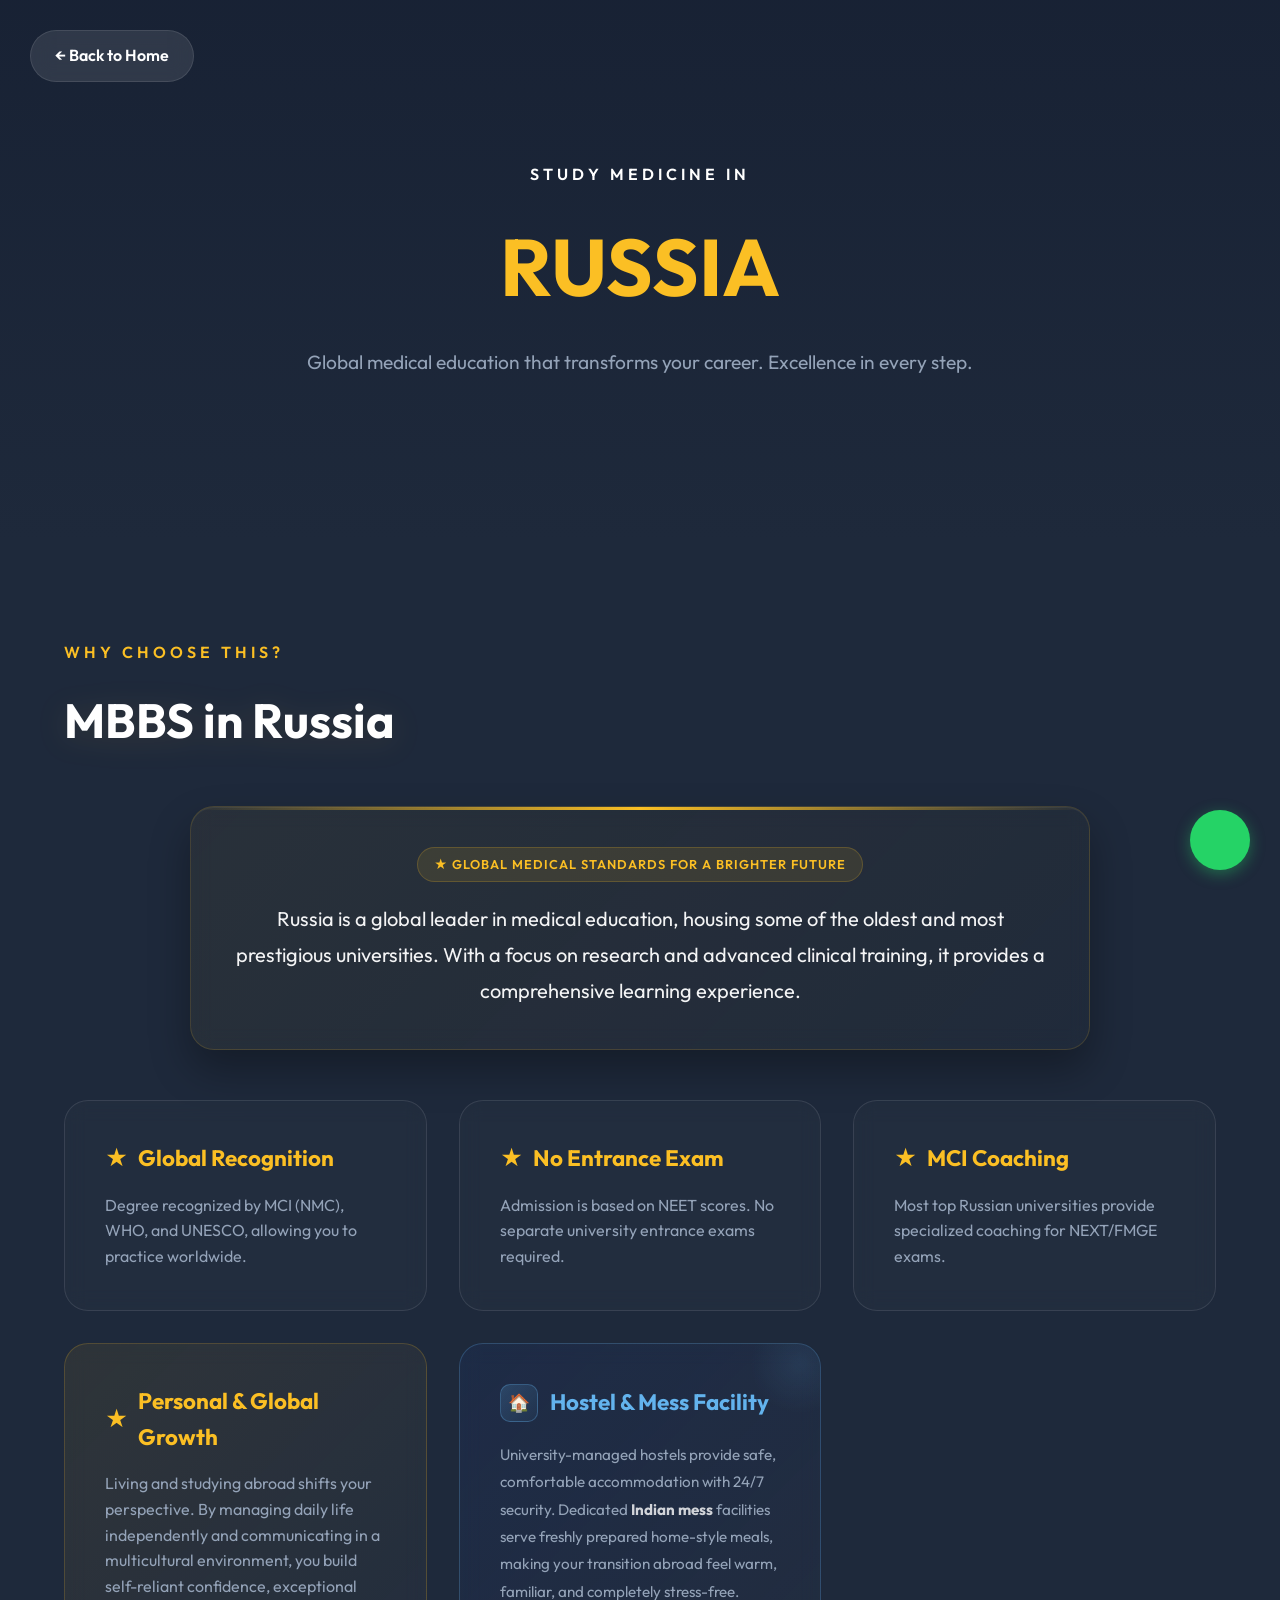
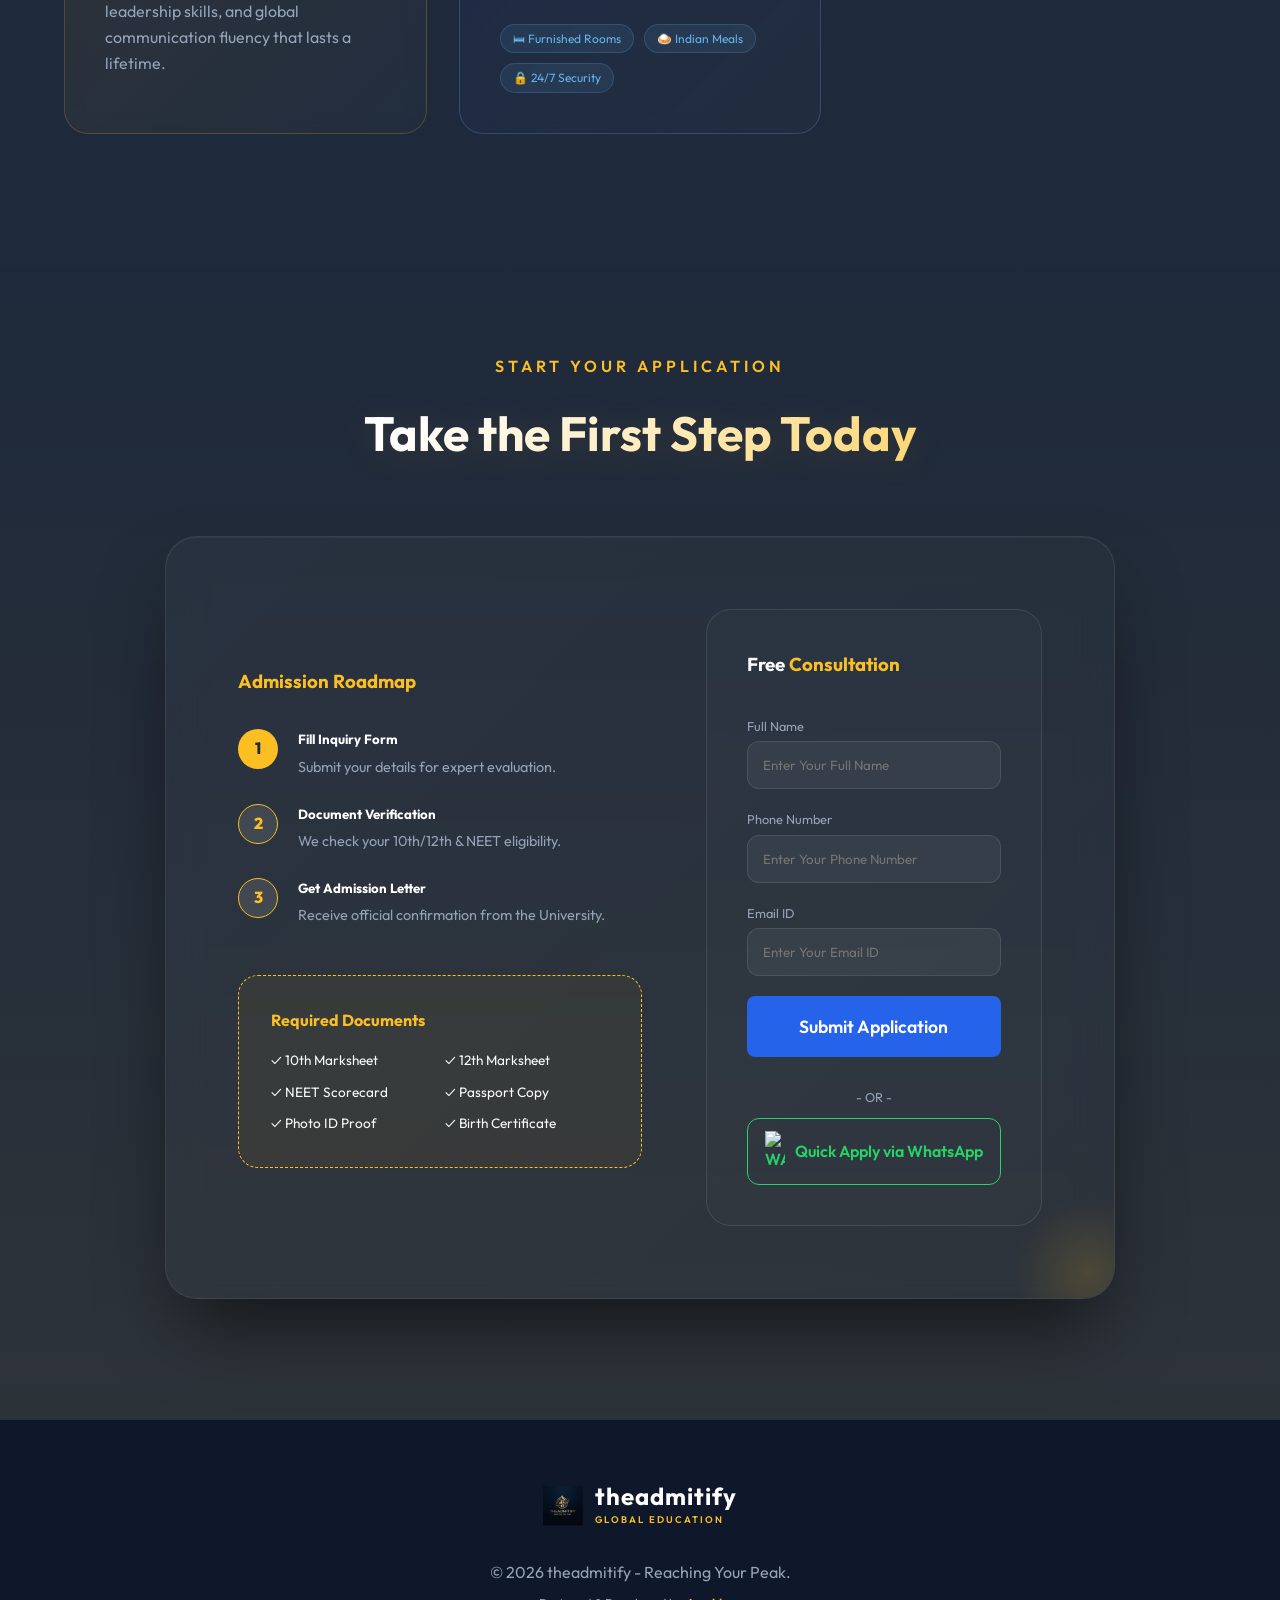
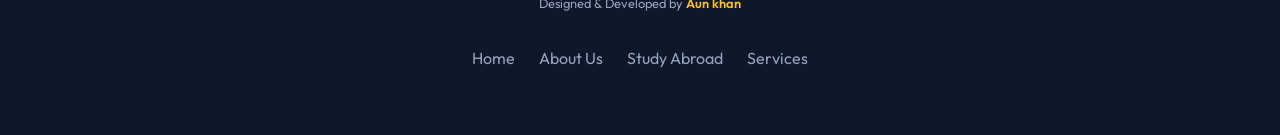
==== commit 1a7ca491: "adding index.html" ====
--- a/details.html
+++ b/details.html
@@ -3,9 +3,9 @@
 
 <head>
     <meta charset="UTF-8">
-    <meta name="viewport" content="width=device-width, initial-scale=1.0">
+    <meta name="viewport" content="width=device-width, initial-scale=1.0, maximum-scale=1.0, user-scalable=no">
     <title>Study MBBS | TheAdmitify</title>
-    <link rel="stylesheet" href="style.css">
+    <link rel="stylesheet" href="style.css?v=1.3">
     <!-- Lucide Icons -->
     <script src="https://unpkg.com/lucide@latest"></script>
     <link
@@ -275,39 +275,59 @@
             pointer-events: none;
         }
 
-        .doc-grid {
-            list-style: none;
-            display: grid;
-            grid-template-columns: 1fr 1fr;
-            gap: 10px;
-            font-size: 0.85rem;
-        }
-
         @media (max-width: 768px) {
+            .back-btn {
+                position: absolute;
+                top: 20px;
+                left: 20px;
+                padding: 8px 16px;
+                font-size: 0.85rem;
+            }
+
+            .details-hero {
+                height: 50vh;
+                padding-top: 80px;
+            }
+
+            .hero-content h1 {
+                font-size: 2.8rem;
+            }
+
+            .why-section {
+                padding: 60px 5%;
+            }
+
+            .description-container {
+                padding: 1.8rem;
+                margin-bottom: 2rem;
+                border-radius: 16px;
+            }
+
+            #country-why-desc {
+                font-size: 1.05rem;
+                line-height: 1.6;
+            }
+
+            .why-grid {
+                grid-template-columns: 1fr;
+                gap: 1.5rem;
+                margin-top: 30px;
+            }
+
+            .why-card {
+                padding: 1.8rem;
+                border-radius: 16px;
+            }
+
+            .apply-now {
+                padding: 60px 5%;
+            }
+
             .apply-card {
                 grid-template-columns: 1fr;
                 padding: 2.5rem 1.5rem;
                 gap: 2rem;
-            }
-            .back-btn {
-                position: absolute !important;
-                top: 20px !important;
-                left: 20px !important;
-                padding: 8px 16px !important;
-                font-size: 0.9rem !important;
-            }
-            .why-section {
-                padding: 60px 5% !important;
-            }
-            .why-grid {
-                grid-template-columns: 1fr !important;
-                gap: 1.5rem !important;
-            }
-            .why-card {
-                padding: 1.5rem !important;
-            }
-            .doc-grid {
-                grid-template-columns: 1fr;
+                border-radius: 20px;
             }
         }
     </style>
@@ -403,7 +423,8 @@
                 <div
                     style="margin-top: 3rem; padding: 2rem; background: rgba(251, 191, 36, 0.05); border-radius: 20px; border: 1px dashed var(--gold);">
                     <h4 style="color: var(--gold); margin-bottom: 1rem;">Required Documents</h4>
-                    <ul class="doc-grid">
+                    <ul
+                        style="list-style: none; display: grid; grid-template-columns: 1fr 1fr; gap: 10px; font-size: 0.85rem;">
                         <li>✓ 10th Marksheet</li>
                         <li>✓ 12th Marksheet</li>
                         <li>✓ NEET Scorecard</li>
@@ -625,7 +646,7 @@
                 ]
             },
             'Bangladesh': {
-                bg: 'https://cgbdsydney.gov.bd/wp-content/uploads/2019/09/National-Memorial.jpg',
+                bg: 'https://images.unsplash.com/photo-1583212292454-1fe6229603b7?auto=format&fit=crop&q=80&w=1200',
                 desc: 'Bangladesh is one of the top choices for Indian students due to its high passing rate in the FMGE (NMC) licensing exam. With a highly similar syllabus, textbook options, and patient profile, it offers a seamless transition back to India.',
                 reasons: [
                     { title: 'Top FMGE Passing Rate', desc: 'Consistently ranks among the highest passing percentages for FMGE/NEXT exams.' },
--- a/style.css
+++ b/style.css
@@ -10,11 +10,6 @@
   --transition: all 0.3s cubic-bezier(0.4, 0, 0.2, 1);
 }
 
-html {
-  scroll-behavior: smooth;
-  scroll-padding-top: 80px; /* Adjust based on navbar height */
-}
-
 * {
   margin: 0;
   padding: 0;
@@ -22,11 +17,23 @@
   font-family: 'Outfit', 'Inter', sans-serif;
 }
 
+html, body {
+  width: 100%;
+  overflow-x: hidden;
+  margin: 0;
+  padding: 0;
+  box-sizing: border-box;
+}
+
+html {
+  scroll-behavior: smooth;
+  scroll-padding-top: 80px; /* Adjust based on navbar height */
+}
+
 body {
   background-color: var(--primary);
   color: var(--text-main);
   line-height: 1.6;
-  overflow-x: hidden;
 }
 
 /* Custom Scrollbar */
@@ -57,12 +64,6 @@
   background: rgba(15, 23, 42, 0.8);
   backdrop-filter: blur(10px);
   border-bottom: 1px solid var(--glass-border);
-  transition: padding 0.3s cubic-bezier(0.4, 0, 0.2, 1), background 0.3s cubic-bezier(0.4, 0, 0.2, 1);
-}
-
-nav.scrolled {
-  padding: 1rem 5%;
-  background: rgba(15, 23, 42, 0.95);
 }
 
 .logo-container {
@@ -543,12 +544,13 @@
 /* Hero Section */
 .hero {
   min-height: 100vh;
+  height: auto;
   display: flex;
   flex-direction: column;
   justify-content: center;
   align-items: center;
   text-align: center;
-  padding: 120px 5% 60px;
+  padding: 140px 10% 80px 10%;
   background: radial-gradient(circle at center, #1e293b 0%, #0f172a 100%);
   position: relative;
   overflow: hidden;
@@ -588,9 +590,10 @@
   font-size: 4.5rem;
   line-height: 1.1;
   margin-bottom: 1.5rem;
-  background: linear-gradient(to bottom, #fff 60%, #94a3b8);
+  background: linear-gradient(135deg, #ffffff 15%, #fef08a 50%, #fbbf24 85%);
   -webkit-background-clip: text;
   -webkit-text-fill-color: transparent;
+  filter: drop-shadow(0 4px 20px rgba(251, 191, 36, 0.15));
 }
 
 .hero p {
@@ -620,9 +623,10 @@
 .section-header h2 {
   font-size: 3rem;
   margin-bottom: 1rem;
-  background: linear-gradient(to right, #fff, var(--gold));
+  background: linear-gradient(135deg, #ffffff 30%, #fbbf24 100%);
   -webkit-background-clip: text;
   -webkit-text-fill-color: transparent;
+  filter: drop-shadow(0 4px 15px rgba(251, 191, 36, 0.1));
 }
 
 .country-grid {
@@ -1093,56 +1097,10 @@
 
 /* Responsive */
 @media (max-width: 768px) {
-  nav {
-    padding: 1rem 5% !important;
-  }
-  nav.scrolled {
-    padding: 0.8rem 5% !important;
-  }
-  .hero h1 { font-size: 2.3rem; }
-  .hero p { font-size: 1rem; }
+  .hero h1 { font-size: 2.5rem; }
   .country-grid { grid-template-columns: 1fr; }
   .nav-links { display: none; }
-  .map-section { padding: 4rem 5%; }
-  
-  /* Sections padding */
-  .global-section { padding: 4rem 5%; }
-  .about-section { padding: 4rem 5% !important; }
-  .team-section { padding: 4rem 5% !important; }
-  .video-section { padding: 4rem 5% !important; }
-  #services { padding: 4rem 5% !important; }
-  footer { padding: 3rem 5% !important; }
-
-  /* About grids & stats */
-  .about-image-grid { gap: 15px; }
-  .about-img { height: 180px; }
-  .about-img.large { height: 380px; }
-  .stats-grid { grid-template-columns: 1fr; gap: 15px; margin-top: 30px; }
-  .trust-features { grid-template-columns: 1fr; gap: 20px; margin-top: 30px; }
-
-  /* Why grid on details page */
-  .why-section { padding: 4rem 5% !important; }
-  .why-grid { grid-template-columns: 1fr; gap: 1.5rem; }
-  .why-card { padding: 1.5rem !important; }
-  
-  /* Floating back button */
-  .back-btn {
-    position: absolute !important;
-    top: 20px !important;
-    left: 20px !important;
-    padding: 8px 16px !important;
-    font-size: 0.9rem !important;
-  }
-
-  /* Modal responsive spacing */
-  .modal-content { padding: 2rem 1.5rem !important; }
-}
-
-@media (max-width: 480px) {
-  .hero h1 { font-size: 1.8rem; }
-  .logo-text { font-size: 1.25rem; }
-  .logo-tagline { font-size: 0.5rem; }
-  .menu-toggle { font-size: 1.25rem; }
+  .map-section { padding: 5rem 5%; }
 }
 
 /* Premium Toast Notification */
@@ -1210,4 +1168,832 @@
   line-height: 1.4;
 }
 
-
+/* ==========================================
+   REFRACTORED CLASS STYLES (FROM INLINE)
+   ========================================== */
+.about-title {
+  font-size: 3rem;
+  margin-bottom: 2rem;
+}
+
+.founder-quote-box {
+  margin-top: 3rem;
+  padding: 2.5rem;
+  background: rgba(251, 191, 36, 0.03);
+  border-radius: 24px;
+  border-left: 4px solid var(--gold);
+  border-top: 1px solid rgba(251, 191, 36, 0.08);
+  border-right: 1px solid rgba(251, 191, 36, 0.08);
+  border-bottom: 1px solid rgba(251, 191, 36, 0.08);
+  box-shadow: 0 15px 30px rgba(0, 0, 0, 0.2);
+}
+
+.founder-quote-text {
+  font-style: italic;
+  color: #fff;
+  margin-bottom: 1.5rem;
+  line-height: 1.8;
+  font-size: 1.05rem;
+}
+
+.founder-info {
+  display: flex;
+  align-items: center;
+  gap: 15px;
+}
+
+.founder-badge {
+  width: 45px;
+  height: 45px;
+  background: var(--gold);
+  border-radius: 50%;
+  display: flex;
+  align-items: center;
+  justify-content: center;
+  color: var(--secondary);
+  font-weight: 800;
+  font-size: 0.9rem;
+  box-shadow: 0 4px 10px rgba(251, 191, 36, 0.3);
+}
+
+.founder-name {
+  color: var(--gold);
+  margin-bottom: 2px;
+  font-size: 1.05rem;
+  font-weight: 600;
+}
+
+.founder-subtitle {
+  font-size: 0.75rem;
+  color: var(--text-dim);
+}
+
+.map-wrapper {
+  width: 100%;
+  overflow-x: auto;
+  -webkit-overflow-scrolling: touch;
+  margin-top: 3rem;
+  padding-bottom: 15px;
+}
+
+.map-wrapper::-webkit-scrollbar {
+  height: 6px;
+}
+
+.map-wrapper::-webkit-scrollbar-thumb {
+  background: var(--glass-border);
+  border-radius: 3px;
+}
+
+.map-container {
+  min-width: 800px;
+  position: relative;
+  margin: 0 auto;
+  opacity: 0.8;
+}
+
+.services-section {
+  padding: 8rem 10%;
+  background: var(--secondary);
+  position: relative;
+}
+
+.services-header {
+  text-align: center;
+  margin-bottom: 5rem;
+}
+
+.services-title {
+  font-size: 3rem;
+  margin-bottom: 1.2rem;
+  background: linear-gradient(to right, #fff, var(--gold));
+  -webkit-background-clip: text;
+  -webkit-text-fill-color: transparent;
+}
+
+.services-grid {
+  display: grid;
+  grid-template-columns: repeat(auto-fit, minmax(280px, 1fr));
+  gap: 2.5rem;
+}
+
+.service-title {
+  color: var(--gold);
+  margin-bottom: 1rem;
+  font-size: 1.25rem;
+  font-weight: 600;
+}
+
+.site-footer {
+  padding: 6rem 10%;
+  background: var(--primary);
+  border-top: 1px solid var(--glass-border);
+  text-align: center;
+}
+
+.footer-logo-container {
+  display: flex;
+  align-items: center;
+  gap: 12px;
+  justify-content: center;
+  margin-bottom: 2.5rem;
+}
+
+.footer-logo-text-group {
+  text-align: left;
+}
+
+.footer-links {
+  display: flex;
+  gap: 2rem;
+  justify-content: center;
+  margin-top: 2rem;
+}
+
+.footer-links a {
+  transition: var(--transition);
+}
+
+.footer-links a:hover {
+  color: var(--gold) !important;
+}
+
+/* ==========================================
+   MOBILE & TABLET RESPONSIVE MEDIA QUERIES
+   ========================================== */
+@media (max-width: 992px) {
+  .about-container {
+    grid-template-columns: 1fr;
+    gap: 4rem;
+  }
+}
+
+@media (max-width: 768px) {
+  /* Layout Paddings */
+  .about-section,
+  .team-section,
+  .video-section,
+  .global-section,
+  .services-section,
+  .map-section {
+    padding: 5rem 5% !important;
+  }
+  
+  .site-footer {
+    padding: 4rem 5% !important;
+  }
+
+  /* Typography Scale */
+  .hero h1 {
+    font-size: 3rem !important;
+    line-height: 1.2;
+  }
+
+  .hero p {
+    font-size: 1.1rem;
+  }
+
+  .about-title,
+  .section-header h2,
+  .services-title {
+    font-size: 2.25rem !important;
+    line-height: 1.3;
+  }
+
+  /* Logo & Nav Adjustments */
+  nav {
+    padding: 1rem 5% !important;
+  }
+
+  .logo-text {
+    font-size: 1.3rem;
+  }
+
+  .logo-img {
+    height: 32px;
+  }
+
+  /* Components */
+  .about-img {
+    height: 180px;
+  }
+
+  .about-img.large {
+    height: 380px;
+  }
+
+  .stats-grid {
+    grid-template-columns: 1fr;
+    gap: 15px;
+  }
+
+  .stat-item {
+    padding: 15px;
+  }
+
+  .stat-number {
+    font-size: 2rem;
+  }
+
+  .trust-features {
+    grid-template-columns: repeat(2, 1fr);
+    gap: 20px;
+    text-align: center;
+  }
+
+  .feature-box {
+    flex-direction: column;
+    align-items: center;
+    text-align: center;
+  }
+
+  .founder-quote-box {
+    padding: 1.5rem;
+    margin-top: 2rem;
+    text-align: center;
+  }
+
+  .founder-info {
+    justify-content: center;
+  }
+
+  .about-content {
+    text-align: center;
+  }
+
+  .footer-links {
+    gap: 1.2rem;
+  }
+}
+
+@media (max-width: 576px) {
+  .hero h1 {
+    font-size: 2.5rem !important;
+  }
+
+  .about-image-grid {
+    grid-template-columns: 1fr;
+  }
+
+  .about-img.large {
+    height: 250px;
+  }
+
+  .about-img {
+    display: none; /* Hide secondary images to keep content concise on very small screens */
+  }
+
+  .about-img.large {
+    display: block;
+    width: 100%;
+  }
+
+  .stats-grid {
+    grid-template-columns: 1fr;
+    gap: 12px;
+  }
+
+  .stat-item {
+    border-left: none;
+    border-bottom: 3px solid var(--gold);
+    text-align: center;
+    display: flex;
+    flex-direction: column;
+    align-items: center;
+    justify-content: center;
+    padding: 20px 15px;
+  }
+
+  .stat-number {
+    margin-bottom: 0;
+  }
+
+  .trust-features {
+    grid-template-columns: 1fr;
+    gap: 15px;
+  }
+
+  .footer-links {
+    flex-direction: column;
+    gap: 1rem;
+    align-items: center;
+  }
+
+  .hero-btns {
+    flex-direction: column;
+    padding: 0;
+    gap: 1rem;
+  }
+
+  .hero-btns .cta-button {
+    width: 100%;
+    justify-content: center;
+  }
+}
+
+/* ==========================================
+   PREMIUM MOBILE-ONLY INTERACTION SYSTEM
+   ========================================== */
+.mobile-tab-bar {
+  display: none; /* Hidden on desktop */
+}
+
+@media (max-width: 768px) {
+  /* Floating Bottom Navigation Tab Bar */
+  .mobile-tab-bar {
+    display: flex;
+    position: fixed;
+    bottom: 24px;
+    left: 50%;
+    transform: translateX(-50%);
+    width: 88%;
+    max-width: 380px;
+    background: rgba(15, 23, 42, 0.75);
+    backdrop-filter: blur(20px);
+    -webkit-backdrop-filter: blur(20px);
+    border: 1px solid rgba(255, 255, 255, 0.08);
+    border-radius: 30px;
+    padding: 10px 15px;
+    justify-content: space-around;
+    align-items: center;
+    z-index: 10000;
+    box-shadow: 0 15px 35px rgba(0, 0, 0, 0.5), inset 0 1px 0 rgba(255, 255, 255, 0.05);
+  }
+
+  .tab-item {
+    display: flex;
+    flex-direction: column;
+    align-items: center;
+    color: var(--text-dim);
+    text-decoration: none;
+    font-size: 0.65rem;
+    font-family: 'Outfit', sans-serif;
+    font-weight: 500;
+    gap: 4px;
+    transition: var(--transition);
+  }
+
+  .tab-item i {
+    width: 20px;
+    height: 20px;
+    transition: transform 0.2s ease;
+  }
+
+  .tab-item.active {
+    color: var(--gold);
+  }
+
+  .tab-item.active i {
+    transform: translateY(-2px);
+  }
+
+  /* Re-position WhatsApp Float to prevent overlapping with bottom bar */
+  .whatsapp-float {
+    bottom: 96px !important;
+    right: 24px !important;
+  }
+
+  /* Hide Desktop Hamburguer Toggle */
+  .menu-toggle {
+    display: none !important;
+  }
+
+  /* Horizontal Swipe Layout for Country Cards */
+  .country-grid {
+    display: flex !important;
+    overflow-x: auto !important;
+    scroll-snap-type: x mandatory !important;
+    gap: 20px !important;
+    padding: 15px 15px 30px 15px !important;
+    -webkit-overflow-scrolling: touch;
+    grid-template-columns: none !important;
+  }
+
+  .country-grid::-webkit-scrollbar {
+    height: 4px;
+  }
+
+  .country-grid::-webkit-scrollbar-thumb {
+    background: rgba(251, 191, 36, 0.25);
+    border-radius: 4px;
+  }
+
+  .country-card {
+    flex: 0 0 280px !important;
+    scroll-snap-align: center;
+  }
+
+  /* Horizontal Swipe Layout for Testimonial Cards */
+  .video-grid {
+    display: flex !important;
+    overflow-x: auto !important;
+    scroll-snap-type: x mandatory !important;
+    gap: 20px !important;
+    padding: 15px 15px 30px 15px !important;
+    -webkit-overflow-scrolling: touch;
+    grid-template-columns: none !important;
+  }
+
+  .video-grid::-webkit-scrollbar {
+    height: 4px;
+  }
+
+  .video-grid::-webkit-scrollbar-thumb {
+    background: rgba(251, 191, 36, 0.25);
+    border-radius: 4px;
+  }
+
+  .video-card {
+    flex: 0 0 280px !important;
+    scroll-snap-align: center;
+  }
+
+  /* Visual Depth Glowing Backgrounds */
+  .hero::before {
+    content: '';
+    position: absolute;
+    width: 250px;
+    height: 250px;
+    background: radial-gradient(circle, rgba(251, 191, 36, 0.12) 0%, transparent 70%);
+    top: 25%;
+    left: 50%;
+    transform: translate(-50%, -50%);
+    pointer-events: none;
+    z-index: 1;
+  }
+
+  .about-section::before {
+    content: '';
+    position: absolute;
+    width: 250px;
+    height: 250px;
+    background: radial-gradient(circle, rgba(251, 191, 36, 0.06) 0%, transparent 70%);
+    bottom: 5%;
+    right: -40px;
+    pointer-events: none;
+    z-index: 1;
+  }
+
+  /* Tap Haptic Scale Feedback */
+  .country-card:active,
+  .video-card:active,
+  .college-card:active,
+  .cta-button:active,
+  .tab-item:active {
+    transform: scale(0.96) !important;
+    transition: transform 0.1s ease;
+  }
+}
+
+/* ==========================================
+   ADVANCED PREMIUM VISUALS (DESKTOP & MOBILE)
+   ========================================== */
+.map-connection-lines {
+  position: absolute;
+  top: 0;
+  left: 0;
+  width: 100%;
+  height: 100%;
+  pointer-events: none;
+}
+
+.flight-path {
+  fill: none;
+  stroke: url(#line-glow);
+  stroke-width: 1.5;
+  stroke-linecap: round;
+  stroke-dasharray: 8, 8;
+  animation: flyLines 25s linear infinite;
+  opacity: 0.65;
+}
+
+@keyframes flyLines {
+  to {
+    stroke-dashoffset: -400;
+  }
+}
+
+/* Glowing Border Shimmer Effect for Cards */
+.country-card, .video-card, .team-card, .college-card {
+  border: 1px solid var(--glass-border);
+  transition: border-color 0.4s ease, box-shadow 0.4s ease, transform 0.3s ease;
+}
+
+.country-card:hover, .video-card:hover, .team-card:hover, .college-card:hover {
+  border-color: rgba(251, 191, 36, 0.6) !important;
+  box-shadow: 0 0 25px rgba(251, 191, 36, 0.15) !important;
+}
+
+/* ==========================================
+   MOBILE-ONLY PREMIUM UPGRADES SYSTEM
+   ========================================== */
+.mobile-only {
+  display: none !important; /* Default hidden on desktop */
+}
+
+/* 1. Floating Action Button (FAB) Menu */
+.fab-menu-container {
+  position: fixed;
+  bottom: 96px;
+  right: 24px;
+  z-index: 9999;
+  display: flex;
+  flex-direction: column;
+  align-items: center;
+  gap: 15px;
+}
+
+.fab-main-btn {
+  width: 60px;
+  height: 60px;
+  background: #25d366;
+  border: none;
+  border-radius: 50%;
+  color: white;
+  display: flex;
+  align-items: center;
+  justify-content: center;
+  font-size: 24px;
+  box-shadow: 0 4px 15px rgba(37, 211, 102, 0.4);
+  cursor: pointer;
+  transition: transform 0.3s cubic-bezier(0.175, 0.885, 0.32, 1.275), background 0.3s;
+}
+
+.fab-main-btn i {
+  width: 24px;
+  height: 24px;
+  transition: transform 0.3s ease;
+}
+
+.fab-main-btn.active {
+  background: #ef4444;
+  transform: rotate(135deg);
+  box-shadow: 0 4px 15px rgba(239, 68, 68, 0.4);
+}
+
+.fab-options {
+  display: flex;
+  flex-direction: column;
+  gap: 12px;
+  opacity: 0;
+  visibility: hidden;
+  transform: translateY(20px);
+  transition: all 0.3s cubic-bezier(0.175, 0.885, 0.32, 1.275);
+}
+
+.fab-options.active {
+  opacity: 1;
+  visibility: visible;
+  transform: translateY(0);
+}
+
+.fab-opt-btn {
+  width: 50px;
+  height: 50px;
+  border-radius: 50%;
+  color: white;
+  display: flex;
+  align-items: center;
+  justify-content: center;
+  text-decoration: none;
+  box-shadow: 0 4px 10px rgba(0, 0, 0, 0.3);
+  transition: transform 0.2s ease;
+}
+
+.fab-opt-btn i {
+  width: 20px;
+  height: 20px;
+}
+
+.fab-opt-btn.whatsapp {
+  background: #25d366;
+}
+
+.fab-opt-btn.callback {
+  background: var(--accent);
+}
+
+.fab-opt-btn.brochure {
+  background: var(--gold);
+  color: var(--primary);
+}
+
+.fab-opt-btn:active {
+  transform: scale(0.9);
+}
+
+
+/* 2. Mobile Bottom Sheet Drawer */
+.bottom-sheet-container {
+  position: fixed;
+  inset: 0;
+  z-index: 11000;
+  opacity: 0;
+  visibility: hidden;
+  transition: opacity 0.3s ease, visibility 0.3s ease;
+}
+
+.bottom-sheet-container.active {
+  opacity: 1;
+  visibility: visible;
+}
+
+.bottom-sheet-backdrop {
+  position: absolute;
+  inset: 0;
+  background: rgba(15, 23, 42, 0.6);
+  backdrop-filter: blur(8px);
+}
+
+.bottom-sheet-content {
+  position: absolute;
+  bottom: 0;
+  left: 0;
+  right: 0;
+  background: rgba(15, 23, 42, 0.95);
+  backdrop-filter: blur(25px);
+  -webkit-backdrop-filter: blur(25px);
+  border-top: 1px solid rgba(255, 255, 255, 0.1);
+  border-radius: 30px 30px 0 0;
+  transform: translateY(100%);
+  transition: transform 0.4s cubic-bezier(0.16, 1, 0.3, 1);
+  max-height: 85vh;
+  display: flex;
+  flex-direction: column;
+}
+
+.bottom-sheet-container.active .bottom-sheet-content {
+  transform: translateY(0);
+}
+
+.bottom-sheet-header {
+  padding: 15px 20px;
+  display: flex;
+  justify-content: center;
+  position: relative;
+  border-bottom: 1px solid rgba(255, 255, 255, 0.05);
+}
+
+.bottom-sheet-handle {
+  width: 40px;
+  height: 4px;
+  background: rgba(255, 255, 255, 0.2);
+  border-radius: 2px;
+}
+
+.bottom-sheet-close-btn {
+  position: absolute;
+  right: 20px;
+  top: 50%;
+  transform: translateY(-50%);
+  background: none;
+  border: none;
+  color: var(--text-dim);
+  font-size: 1.8rem;
+  cursor: pointer;
+  padding: 5px;
+}
+
+.bottom-sheet-body {
+  padding: 24px;
+  overflow-y: auto;
+  flex: 1;
+  -webkit-overflow-scrolling: touch;
+}
+
+/* 3. Carousel Swipe Indicator Dots */
+.carousel-indicators {
+  display: flex;
+  justify-content: center;
+  gap: 8px;
+  margin-top: 15px;
+}
+
+.carousel-indicators .dot {
+  width: 8px;
+  height: 8px;
+  border-radius: 50%;
+  background: rgba(255, 255, 255, 0.2);
+  transition: all 0.3s ease;
+}
+
+.carousel-indicators .dot.active {
+  background: var(--gold);
+  width: 20px;
+  border-radius: 4px;
+}
+
+/* 4. Multi-Step Form Styling on Mobile */
+@media (max-width: 768px) {
+  .mobile-only {
+    display: block !important;
+  }
+  .form-step {
+    display: none;
+  }
+  .form-step.active {
+    display: block;
+    animation: slideInStep 0.4s ease forwards;
+  }
+  .multi-step-progress {
+    width: 100%;
+    height: 4px;
+    background: rgba(255, 255, 255, 0.05);
+    border-radius: 2px;
+    margin-bottom: 25px;
+    overflow: hidden;
+  }
+  .step-progress-bar {
+    height: 100%;
+    width: 50%; /* 50% for step 1, 100% for step 2 */
+    background: var(--gold);
+    transition: width 0.4s ease;
+  }
+}
+
+@media (min-width: 769px) {
+  .form-step {
+    display: block !important;
+  }
+}
+
+@keyframes slideInStep {
+  from {
+    opacity: 0;
+    transform: translateX(10px);
+  }
+  to {
+    opacity: 1;
+    transform: translateX(0);
+  }
+}
+
+/* ==========================================
+   MOBILE-ONLY COMBINED HYBRID ULTIMATE THEME
+   ========================================== */
+@media (max-width: 768px) {
+  /* Prevent horizontal layout shifts by enforcing overflow-x clipping on all non-scrollable sections */
+  .about-section, .team-section, .map-section, .services-section, .site-footer {
+    width: 100% !important;
+    overflow-x: hidden !important;
+  }
+
+  /* Ultra-Premium Midnight-Sapphire-Emerald Gradient Background */
+  body, .hero {
+    background: radial-gradient(circle at 50% 30%, #031416 0%, #060b13 70%, #02070e 100%) !important;
+  }
+  
+  /* Rich Glassmorphic Cards with Soft Burgundy/Crimson Border */
+  .country-card, .video-card, .team-card, .college-card {
+    background: rgba(22, 17, 33, 0.65) !important;
+    backdrop-filter: blur(20px) !important;
+    -webkit-backdrop-filter: blur(20px) !important;
+    border: 1px solid rgba(162, 28, 175, 0.15) !important;
+    box-shadow: 0 8px 32px 0 rgba(0, 0, 0, 0.3) !important;
+  }
+
+  /* Shimmer glowing hover for cards on mobile touch */
+  .country-card:active, .video-card:active, .college-card:active {
+    border-color: rgba(251, 191, 36, 0.4) !important;
+    box-shadow: 0 0 20px rgba(251, 191, 36, 0.12) !important;
+  }
+
+  /* Bottom sheet matches the combined theme color */
+  .bottom-sheet-content {
+    background: rgba(10, 14, 23, 0.96) !important;
+    border-top: 1px solid rgba(251, 191, 36, 0.2) !important;
+  }
+
+  .sheet-stats > div {
+    background: rgba(251, 191, 36, 0.03) !important;
+    border: 1px solid rgba(251, 191, 36, 0.1) !important;
+  }
+
+  /* Floating Bottom Tab Bar matched styling */
+  .mobile-tab-bar {
+    background: rgba(10, 14, 23, 0.8) !important;
+    border: 1px solid rgba(255, 255, 255, 0.06) !important;
+    box-shadow: 0 8px 32px rgba(0, 0, 0, 0.5) !important;
+  }
+  
+  .tab-item.active {
+    color: var(--gold) !important;
+  }
+
+  /* Main CTA Buttons Gold highlight shadow */
+  .cta-button {
+    box-shadow: 0 4px 15px rgba(251, 191, 36, 0.15) !important;
+  }
+
+  /* Modal contents matches deep dark hybrid style */
+  .premium-modal {
+    background: rgba(10, 14, 23, 0.98) !important;
+    border: 1px solid rgba(251, 191, 36, 0.2) !important;
+  }
+}
+
+
+
+
+
+
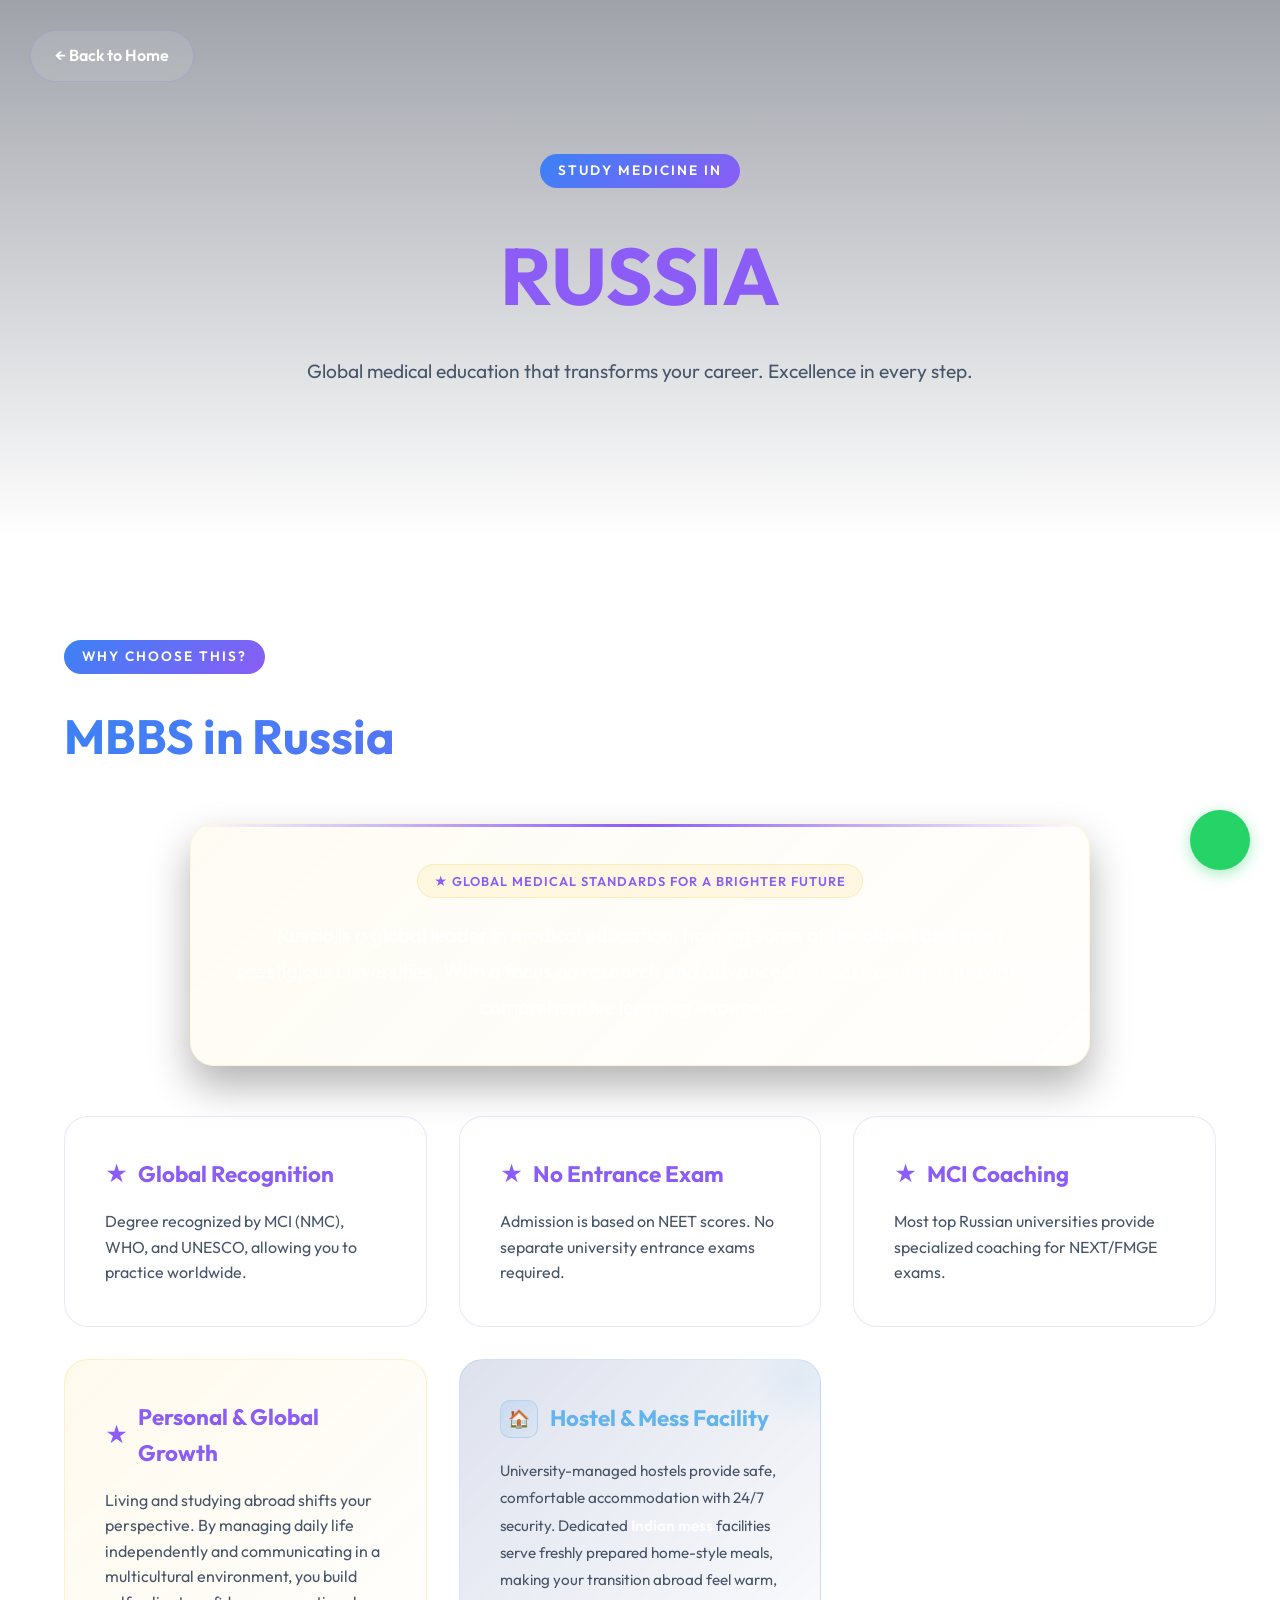
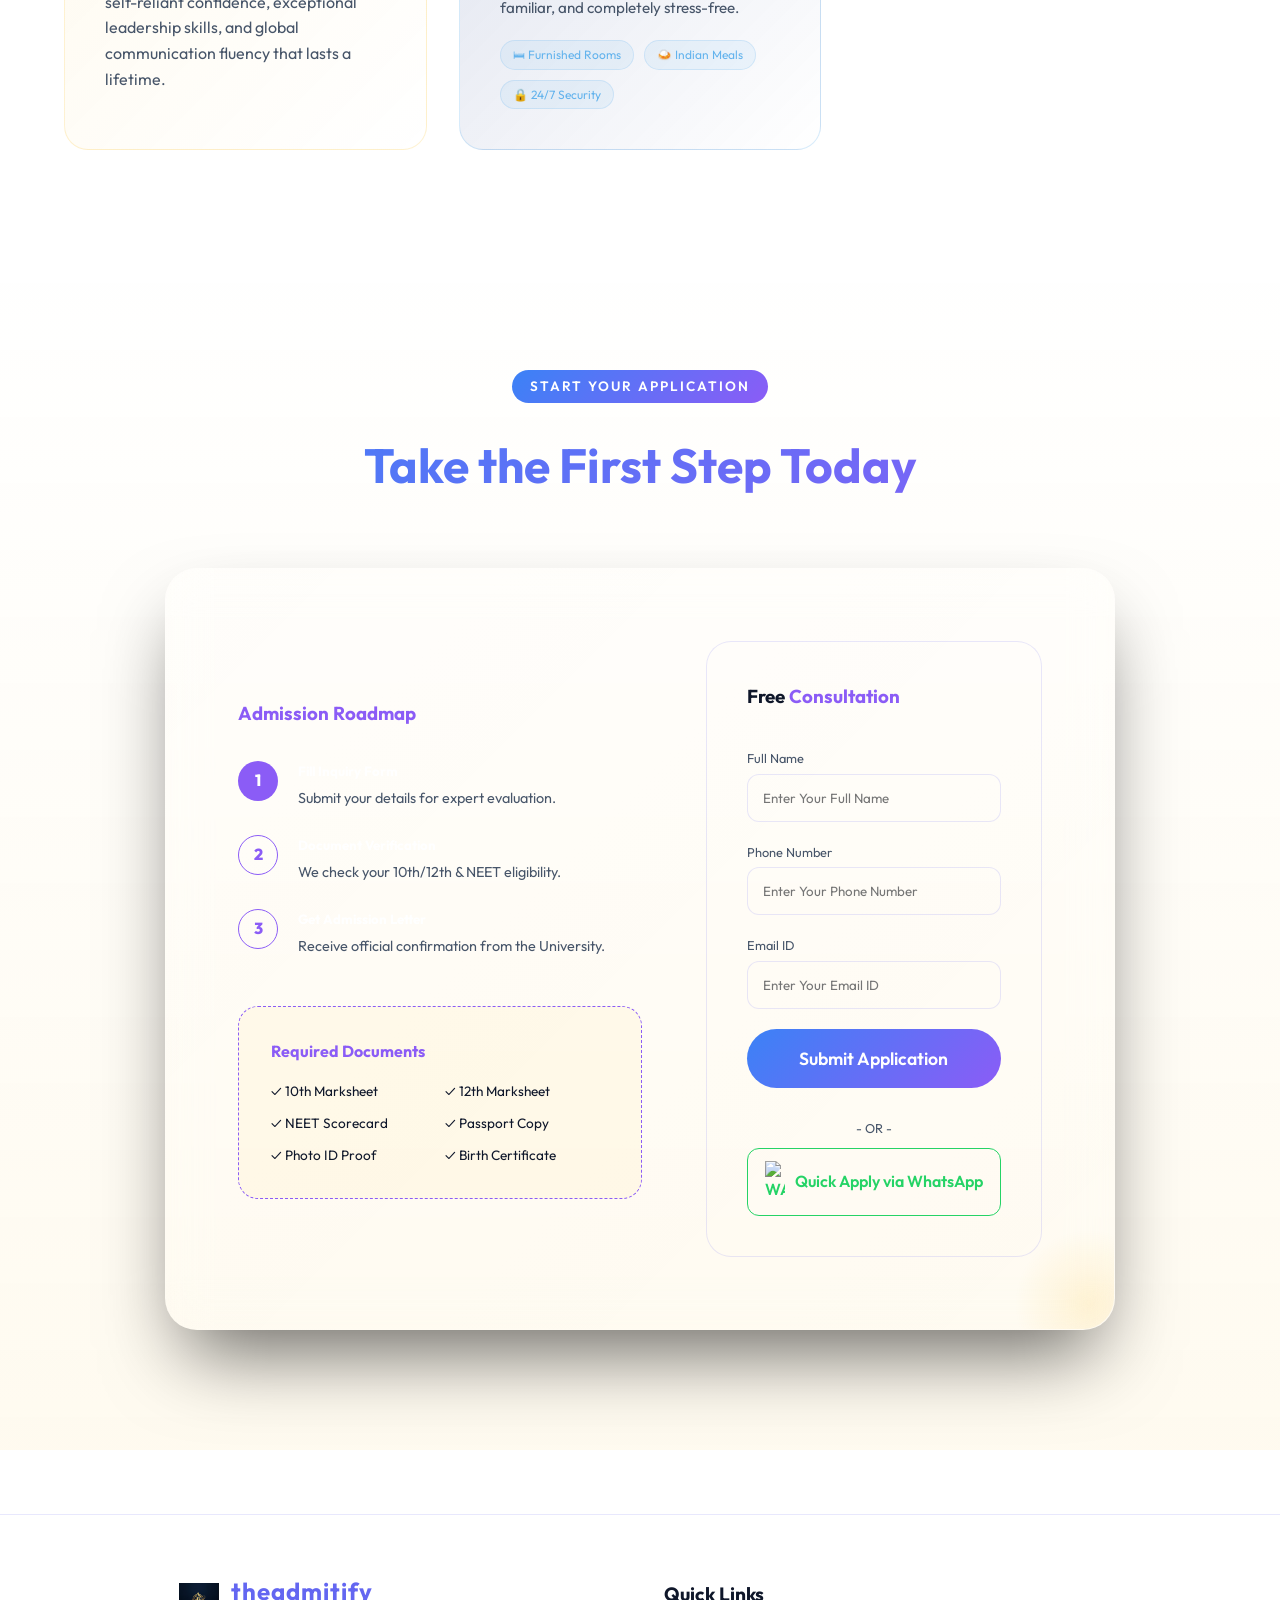
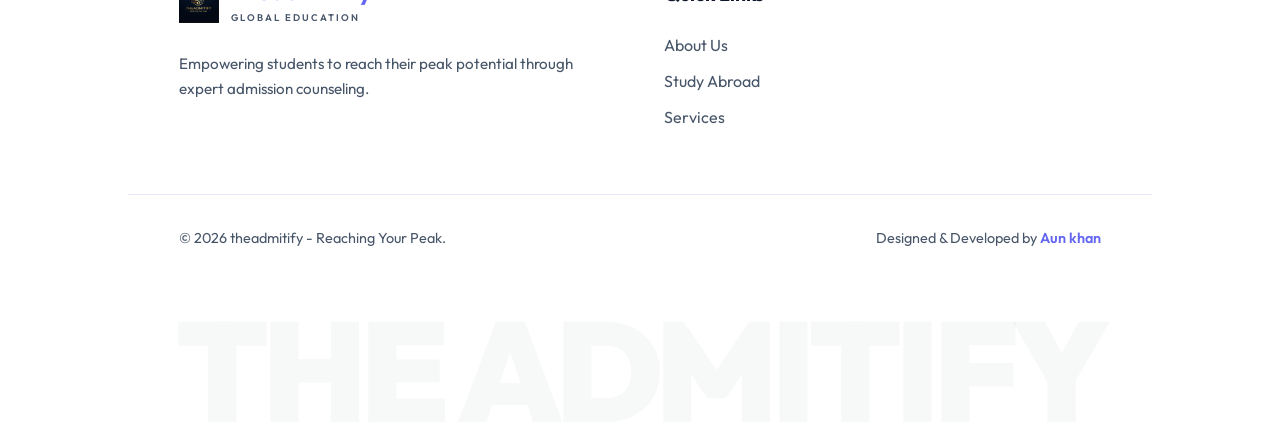
==== commit fd8c5d63: "fully modify" ====
--- a/details.html
+++ b/details.html
@@ -5,7 +5,7 @@
     <meta charset="UTF-8">
     <meta name="viewport" content="width=device-width, initial-scale=1.0, maximum-scale=1.0, user-scalable=no">
     <title>Study MBBS | TheAdmitify</title>
-    <link rel="stylesheet" href="style.css?v=1.3">
+    <link rel="stylesheet" href="style.css?v=1.7">
     <!-- Lucide Icons -->
     <script src="https://unpkg.com/lucide@latest"></script>
     <link
@@ -475,24 +475,49 @@
         </div>
     </section>
 
-    <footer
-        style="padding: 4rem 10%; background: var(--primary); border-top: 1px solid var(--glass-border); text-align: center;">
-        <div class="logo-container" style="justify-content: center; margin-bottom: 2rem;">
-            <img src="assets/logo.png" alt="TheAdmitify Logo" class="logo-img">
-            <div class="logo-text-group" style="text-align: left;">
-                <span class="logo-text">theadmitify</span>
-                <span class="logo-tagline">Global Education</span>
+    <footer class="site-footer"
+        style="position: relative; overflow: hidden; padding-bottom: 2rem; padding-top: 4rem; margin-top: 4rem; background: #ffffff; border-top: 1px solid var(--glass-border);">
+        <div class="footer-content-wrapper"
+            style="display: grid; grid-template-columns: repeat(auto-fit, minmax(200px, 1fr)); gap: 3rem; text-align: left; margin-bottom: 4rem; max-width: 1200px; margin-left: auto; margin-right: auto; padding: 0 5%;">
+            <div>
+                <div class="footer-logo-container"
+                    style="display: flex; align-items: center; gap: 12px; justify-content: flex-start; margin-bottom: 1.5rem;">
+                    <img src="assets/logo.png" alt="TheAdmitify Logo" style="height: 40px;">
+                    <div class="footer-logo-text-group" style="text-align: left;">
+                        <span class="logo-text"
+                            style="color: var(--accent); font-family: 'Outfit', sans-serif; font-size: 1.5rem; font-weight: 700; display: block; line-height: 1;">theadmitify</span>
+                        <span class="logo-tagline"
+                            style="color: var(--text-dim); font-size: 0.6rem; letter-spacing: 2px; text-transform: uppercase; font-weight: 600;">Global
+                            Education</span>
+                    </div>
+                </div>
+                <p style="color: var(--text-dim); margin-bottom: 1.5rem; font-size: 0.95rem;">Empowering students to
+                    reach their peak potential through expert admission counseling.</p>
             </div>
-        </div>
-        <p style="color: var(--text-dim); margin-bottom: 0.5rem;">© 2026 theadmitify - Reaching Your Peak.</p>
-        <p style="color: var(--text-dim); font-size: 0.8rem; margin-bottom: 2rem;">Designed & Developed by <span
-                style="color: var(--gold); font-weight: 600;">Aun khan</span></p>
-        <div style="display: flex; gap: 1.5rem; justify-content: center;">
-            <a href="index.html" style="color: var(--text-dim); text-decoration: none;">Home</a>
-            <a href="index.html#about" style="color: var(--text-dim); text-decoration: none;">About Us</a>
-            <a href="index.html#countries" style="color: var(--text-dim); text-decoration: none;">Study Abroad</a>
-            <a href="index.html#services" style="color: var(--text-dim); text-decoration: none;">Services</a>
-        </div>
+            <div>
+                <h4 style="color: var(--text-main); margin-bottom: 1.5rem; font-size: 1.2rem;">Quick Links</h4>
+                <ul style="list-style: none; display: flex; flex-direction: column; gap: 10px;">
+                    <li><a href="index.html#about" style="color: var(--text-dim); text-decoration: none;">About Us</a>
+                    </li>
+                    <li><a href="index.html#countries" style="color: var(--text-dim); text-decoration: none;">Study
+                            Abroad</a></li>
+                    <li><a href="index.html#services"
+                            style="color: var(--text-dim); text-decoration: none;">Services</a></li>
+                </ul>
+            </div>
+        </div>
+
+        <div
+            style="border-top: 1px solid var(--glass-border); padding-top: 2rem; display: flex; justify-content: space-between; align-items: center; flex-wrap: wrap; gap: 1rem; max-width: 1200px; margin: 0 auto; padding-left: 5%; padding-right: 5%;">
+            <p style="color: var(--text-dim); font-size: 0.9rem;">© 2026 theadmitify - Reaching Your Peak.</p>
+            <p style="color: var(--text-dim); font-size: 0.9rem;">Designed & Developed by <span
+                    style="color: var(--accent); font-weight: 600;">Aun khan</span></p>
+        </div>
+
+        <!-- Massive Typography at Bottom -->
+        <h1
+            style="font-size: 11vw; font-weight: 900; color: rgba(15, 23, 42, 0.03); line-height: 0.8; margin-top: 4rem; margin-bottom: -1rem; letter-spacing: -0.05em; text-align: center; overflow: hidden; white-space: nowrap; user-select: none;">
+            THE ADMITIFY</h1>
     </footer>
 
     <!-- Floating WhatsApp -->
@@ -743,7 +768,7 @@
         const waBtn = document.getElementById('whatsapp-btn');
         waBtn.href = `https://wa.me/91XXXXXXXXXX?text=Hi, I want to apply for MBBS in ${country}. My name is:`;
     </script>
-    <script src="script.js"></script>
+    <script src="script.js?v=1.5"></script>
 </body>
 
 </html>
--- a/style.css
+++ b/style.css
@@ -1,12 +1,14 @@
 :root {
-  --primary: #0f172a;
-  --secondary: #1e293b;
-  --accent: #2563eb;
-  --gold: #fbbf24;
-  --text-main: #f8fafc;
-  --text-dim: #94a3b8;
-  --glass: rgba(255, 255, 255, 0.05);
-  --glass-border: rgba(255, 255, 255, 0.1);
+  --primary: #f0f4f8;
+  --secondary: #ffffff;
+  --accent: #6366f1;
+  --accent-gradient: linear-gradient(135deg, #3b82f6 0%, #8b5cf6 100%);
+  --gold: #8b5cf6;
+  --text-main: #0f172a;
+  --text-dim: #475569;
+  --glass: rgba(255, 255, 255, 0.8);
+  --glass-border: rgba(99, 102, 241, 0.15);
+  --shadow: 0 10px 30px rgba(0, 0, 0, 0.05);
   --transition: all 0.3s cubic-bezier(0.4, 0, 0.2, 1);
 }
 
@@ -61,9 +63,10 @@
   justify-content: space-between;
   align-items: center;
   z-index: 1000;
-  background: rgba(15, 23, 42, 0.8);
-  backdrop-filter: blur(10px);
-  border-bottom: 1px solid var(--glass-border);
+  background: rgba(255, 255, 255, 0.7);
+  backdrop-filter: blur(25px);
+  -webkit-backdrop-filter: blur(25px);
+  border-bottom: 1px solid rgba(255, 255, 255, 0.3);
 }
 
 .logo-container {
@@ -87,14 +90,14 @@
   font-family: 'Outfit', sans-serif;
   font-size: 1.5rem;
   font-weight: 700;
-  color: #fff;
+  color: var(--accent);
   letter-spacing: 1px;
   line-height: 1;
 }
 
 .logo-tagline {
   font-size: 0.6rem;
-  color: var(--gold);
+  color: var(--text-dim);
   letter-spacing: 2px;
   font-weight: 600;
   margin-top: 4px;
@@ -197,20 +200,19 @@
 }
 
 .cta-button {
-  background: var(--accent);
+  background: var(--accent-gradient);
   color: white;
-  padding: 0.8rem 1.5rem;
-  border-radius: 8px;
+  padding: 0.8rem 1.8rem;
+  border-radius: 50px;
   text-decoration: none;
   font-weight: 600;
   transition: var(--transition);
-  border: 1px solid transparent;
+  border: none;
 }
 
 .cta-button:hover {
-  background: transparent;
-  border-color: var(--accent);
-  box-shadow: 0 0 20px rgba(37, 99, 235, 0.4);
+  transform: translateY(-2px);
+  box-shadow: 0 10px 20px rgba(99, 102, 241, 0.3);
 }
 
 /* Hero Buttons Layout */
@@ -223,14 +225,13 @@
 
 .secondary-btn {
   background: transparent !important;
-  border: 1px solid var(--glass-border) !important;
+  border: 2px solid var(--accent) !important;
+  color: var(--accent) !important;
+}
+
+.secondary-btn:hover {
+  background: var(--accent) !important;
   color: #fff !important;
-}
-
-.secondary-btn:hover {
-  background: rgba(255, 255, 255, 0.05) !important;
-  border-color: var(--gold) !important;
-  color: var(--gold) !important;
 }
 
 @media (max-width: 480px) {
@@ -281,7 +282,7 @@
 /* FAQ Section Styles */
 .faq-section {
   padding: 100px 10%;
-  background: #0f172a;
+  background: var(--primary);
 }
 
 .faq-container {
@@ -290,12 +291,13 @@
 }
 
 .faq-item {
-  background: rgba(255, 255, 255, 0.02);
+  background: #ffffff;
   border: 1px solid var(--glass-border);
   border-radius: 15px;
   margin-bottom: 15px;
   overflow: hidden;
   transition: all 0.3s ease;
+  box-shadow: var(--shadow);
 }
 
 .faq-question {
@@ -305,7 +307,7 @@
   justify-content: space-between;
   align-items: center;
   font-weight: 600;
-  color: #fff;
+  color: var(--text-main);
 }
 
 .faq-answer {
@@ -319,8 +321,8 @@
 }
 
 .faq-item.active {
-  border-color: var(--gold);
-  background: rgba(251, 191, 36, 0.03);
+  border-color: var(--accent);
+  background: #f8fafc;
 }
 
 .faq-item.active .faq-answer {
@@ -330,7 +332,7 @@
 
 .faq-icon {
   transition: transform 0.3s ease;
-  color: var(--gold);
+  color: var(--accent);
 }
 
 .faq-item.active .faq-icon {
@@ -341,21 +343,23 @@
 .preloader {
   position: fixed;
   inset: 0;
-  background: #0f172a;
+  background: rgba(255, 255, 255, 0.98);
+  backdrop-filter: blur(20px);
+  -webkit-backdrop-filter: blur(20px);
   display: flex;
   flex-direction: column;
   align-items: center;
   justify-content: center;
   z-index: 9999;
-  transition: transform 0.8s cubic-bezier(0.77, 0, 0.175, 1), opacity 0.5s ease;
+  transition: transform 0.8s cubic-bezier(0.77, 0, 0.175, 1), opacity 0.6s ease;
 }
 
 .loader-logo {
   width: 120px;
   height: 120px;
   position: relative;
-  margin-bottom: 20px;
-  animation: logoPulse 2s infinite ease-in-out;
+  margin-bottom: 25px;
+  animation: logoPulsePremium 2.5s infinite cubic-bezier(0.4, 0, 0.2, 1);
 }
 
 .loader-logo img {
@@ -366,20 +370,22 @@
 
 .loader-circle {
   position: absolute;
-  top: -10px;
-  left: -10px;
-  right: -10px;
-  bottom: -10px;
-  border: 2px solid transparent;
-  border-top-color: var(--gold);
-  border-radius: 50%;
-  animation: rotateLoader 1.5s linear infinite;
-}
-
-@keyframes logoPulse {
-  0% { transform: scale(0.9); opacity: 0.6; }
-  50% { transform: scale(1.05); opacity: 1; filter: drop-shadow(0 0 15px rgba(251, 191, 36, 0.4)); }
-  100% { transform: scale(0.9); opacity: 0.6; }
+  top: -15px;
+  left: -15px;
+  right: -15px;
+  bottom: -15px;
+  border: 3px solid transparent;
+  border-top-color: var(--accent);
+  border-right-color: #ec4899;
+  border-radius: 20px; /* Square with rounded corners to match logo shape */
+  animation: rotateLoader 1.5s cubic-bezier(0.68, -0.55, 0.265, 1.55) infinite;
+  box-shadow: 0 0 20px rgba(99, 102, 241, 0.2);
+}
+
+@keyframes logoPulsePremium {
+  0% { transform: scale(0.95); opacity: 0.8; filter: drop-shadow(0 0 0px rgba(99, 102, 241, 0)); }
+  50% { transform: scale(1.05); opacity: 1; filter: drop-shadow(0 10px 25px rgba(99, 102, 241, 0.4)); }
+  100% { transform: scale(0.95); opacity: 0.8; filter: drop-shadow(0 0 0px rgba(99, 102, 241, 0)); }
 }
 
 @keyframes rotateLoader {
@@ -387,18 +393,22 @@
 }
 
 .loader-text {
-  color: #fff;
   font-family: 'Outfit', sans-serif;
-  letter-spacing: 5px;
+  letter-spacing: 6px;
   text-transform: uppercase;
-  font-size: 0.8rem;
-  font-weight: 300;
+  font-size: 0.85rem;
+  font-weight: 700;
+  background: var(--accent-gradient);
+  -webkit-background-clip: text;
+  -webkit-text-fill-color: transparent;
+  color: transparent;
   opacity: 0;
+  transform: translateY(10px);
   animation: fadeInText 1s forwards 0.5s;
 }
 
 @keyframes fadeInText {
-  to { opacity: 1; }
+  to { opacity: 1; transform: translateY(0); }
 }
 
 .preloader.loaded {
@@ -430,17 +440,18 @@
 }
 
 .team-card {
-  background: rgba(255, 255, 255, 0.02);
+  background: var(--secondary);
   border: 1px solid var(--glass-border);
   border-radius: 24px;
   padding: 2.5rem;
   text-align: center;
-  transition: all 0.3s ease;
+  transition: var(--transition);
+  box-shadow: var(--shadow);
 }
 
 .team-card:hover {
   transform: translateY(-10px);
-  border-color: var(--gold);
+  border-color: var(--accent);
 }
 
 .team-img-wrap {
@@ -448,7 +459,7 @@
   height: 120px;
   border-radius: 50%;
   margin: 0 auto 1.5rem;
-  border: 2px solid var(--gold);
+  border: 4px solid var(--accent);
   padding: 5px;
   overflow: hidden;
 }
@@ -463,7 +474,7 @@
 /* Video Testimonials */
 .video-section {
   padding: 100px 5%;
-  background: var(--secondary);
+  background: var(--primary);
 }
 
 .video-grid {
@@ -480,6 +491,7 @@
   overflow: hidden;
   border: 1px solid var(--glass-border);
   cursor: pointer;
+  box-shadow: var(--shadow);
 }
 
 .video-thumbnail {
@@ -510,20 +522,20 @@
 .play-btn {
   width: 70px;
   height: 70px;
-  background: var(--gold);
+  background: var(--accent-gradient);
   border-radius: 50%;
   display: flex;
   align-items: center;
   justify-content: center;
-  color: var(--secondary);
+  color: #fff;
   font-size: 1.5rem;
-  box-shadow: 0 0 30px rgba(251, 191, 36, 0.4);
-  transition: all 0.3s ease;
+  box-shadow: 0 4px 15px rgba(99, 102, 241, 0.4);
+  transition: var(--transition);
 }
 
 .video-card:hover .play-btn {
-  transform: scale(1.2);
-  background: #fff;
+  transform: scale(1.1);
+  box-shadow: 0 8px 25px rgba(99, 102, 241, 0.6);
 }
 
 .video-info {
@@ -551,9 +563,31 @@
   align-items: center;
   text-align: center;
   padding: 140px 10% 80px 10%;
-  background: radial-gradient(circle at center, #1e293b 0%, #0f172a 100%);
+  background: #f8fafc;
   position: relative;
   overflow: hidden;
+}
+
+/* Animated Mesh Gradient Background */
+.hero::after {
+  content: '';
+  position: absolute;
+  top: -50%;
+  left: -50%;
+  width: 200%;
+  height: 200%;
+  background: 
+    radial-gradient(circle at 50% 50%, rgba(99, 102, 241, 0.15) 0%, transparent 40%),
+    radial-gradient(circle at 80% 20%, rgba(236, 72, 153, 0.1) 0%, transparent 40%),
+    radial-gradient(circle at 20% 80%, rgba(139, 92, 246, 0.15) 0%, transparent 40%);
+  animation: meshMove 20s infinite alternate ease-in-out;
+  z-index: 0;
+}
+
+@keyframes meshMove {
+  0% { transform: rotate(0deg) scale(1); }
+  50% { transform: rotate(180deg) scale(1.2); }
+  100% { transform: rotate(360deg) scale(1); }
 }
 
 .hero::before {
@@ -578,22 +612,34 @@
 }
 
 .hero-tagline {
-  color: var(--gold);
+  color: #fff;
+  background: var(--accent-gradient);
+  padding: 6px 18px;
+  border-radius: 30px;
   text-transform: uppercase;
-  letter-spacing: 4px;
+  letter-spacing: 2px;
   font-weight: 600;
-  margin-bottom: 1rem;
-  display: block;
+  margin-bottom: 1.5rem;
+  display: inline-block;
+  font-size: 0.85rem;
 }
 
 .hero h1 {
   font-size: 4.5rem;
   line-height: 1.1;
   margin-bottom: 1.5rem;
-  background: linear-gradient(135deg, #ffffff 15%, #fef08a 50%, #fbbf24 85%);
+  letter-spacing: -0.02em;
+  background: linear-gradient(135deg, #4f46e5 20%, #ec4899 40%, #8b5cf6 60%, #4f46e5 80%);
+  background-size: 200% auto;
   -webkit-background-clip: text;
   -webkit-text-fill-color: transparent;
-  filter: drop-shadow(0 4px 20px rgba(251, 191, 36, 0.15));
+  color: transparent;
+  filter: drop-shadow(0 4px 10px rgba(99, 102, 241, 0.15));
+  animation: shimmer 5s linear infinite;
+}
+
+@keyframes shimmer {
+  to { background-position: 200% center; }
 }
 
 .hero p {
@@ -608,7 +654,7 @@
 /* Global Section */
 .global-section {
   padding: 8rem 10%;
-  background: var(--secondary);
+  background: var(--primary);
   border-radius: 40px 40px 0 0;
   margin-top: -50px;
   position: relative;
@@ -623,10 +669,10 @@
 .section-header h2 {
   font-size: 3rem;
   margin-bottom: 1rem;
-  background: linear-gradient(135deg, #ffffff 30%, #fbbf24 100%);
+  background: var(--accent-gradient);
   -webkit-background-clip: text;
   -webkit-text-fill-color: transparent;
-  filter: drop-shadow(0 4px 15px rgba(251, 191, 36, 0.1));
+  color: transparent;
 }
 
 .country-grid {
@@ -639,7 +685,7 @@
 /* About & Trust Section Styles */
 .about-section {
   padding: 120px 5%;
-  background: linear-gradient(to bottom, var(--secondary), #0f172a);
+  background: var(--secondary);
 }
 
 .about-container {
@@ -677,15 +723,16 @@
 }
 
 .stat-item {
-  background: rgba(255, 255, 255, 0.03);
+  background: var(--secondary);
+  box-shadow: var(--shadow);
   padding: 25px;
   border-radius: 20px;
-  border-left: 3px solid var(--gold);
+  border-left: 4px solid var(--accent);
 }
 
 .stat-item h3 {
   font-size: 2rem;
-  color: #fff;
+  color: var(--text-main);
   margin-bottom: 5px;
 }
 
@@ -709,13 +756,14 @@
 .feature-box .icon-wrap {
   width: 50px;
   height: 50px;
-  background: rgba(251, 191, 36, 0.1);
+  background: var(--accent-gradient);
   border-radius: 12px;
   display: flex;
   align-items: center;
   justify-content: center;
-  color: var(--gold);
+  color: #fff;
   flex-shrink: 0;
+  box-shadow: 0 4px 10px rgba(99, 102, 241, 0.3);
 }
 
 @media (max-width: 992px) {
@@ -940,7 +988,7 @@
   content: '';
   position: absolute;
   inset: 0;
-  background: linear-gradient(to bottom, rgba(15, 23, 42, 0.6) 0%, rgba(15, 23, 42, 0.2) 100%);
+  background: linear-gradient(to bottom, rgba(15, 23, 42, 0.5) 0%, rgba(15, 23, 42, 0.1) 100%);
   z-index: 1;
 }
 
@@ -956,15 +1004,15 @@
 }
 
 .card-back {
-  background: var(--secondary);
-  color: var(--gold);
+  background: #ffffff;
+  color: var(--accent);
   transform: rotateY(180deg);
   display: flex;
   flex-direction: column;
   justify-content: center;
   align-items: center;
   padding: 2rem;
-  box-shadow: 0 20px 40px rgba(0,0,0,0.4);
+  box-shadow: var(--shadow);
 }
 
 .card-back p {
@@ -994,26 +1042,27 @@
 }
 
 .college-card {
-  background: var(--primary);
+  background: #ffffff;
   border: 1px solid var(--glass-border);
   padding: 1.5rem;
   border-radius: 16px;
   transition: var(--transition);
+  box-shadow: var(--shadow);
 }
 
 .college-card:hover {
   transform: translateY(-5px);
-  border-color: var(--gold);
+  border-color: var(--accent);
 }
 
 .college-card h3 {
-  color: var(--gold);
+  color: var(--text-main);
   margin-bottom: 0.5rem;
 }
 
 .college-card .location {
   font-size: 0.9rem;
-  color: var(--text-dim);
+  color: var(--accent);
   margin-bottom: 1rem;
 }
 
@@ -1043,7 +1092,7 @@
   position: absolute;
   width: 12px;
   height: 12px;
-  background: var(--gold);
+  background: var(--accent);
   border-radius: 50%;
   cursor: pointer;
   z-index: 5;
@@ -1055,7 +1104,7 @@
   width: 100%;
   height: 100%;
   border-radius: 50%;
-  background: var(--gold);
+  background: var(--accent);
   animation: pulse 2s infinite;
   left: 0;
   top: 0;
@@ -1179,18 +1228,18 @@
 .founder-quote-box {
   margin-top: 3rem;
   padding: 2.5rem;
-  background: rgba(251, 191, 36, 0.03);
+  background: #ffffff;
   border-radius: 24px;
-  border-left: 4px solid var(--gold);
-  border-top: 1px solid rgba(251, 191, 36, 0.08);
-  border-right: 1px solid rgba(251, 191, 36, 0.08);
-  border-bottom: 1px solid rgba(251, 191, 36, 0.08);
-  box-shadow: 0 15px 30px rgba(0, 0, 0, 0.2);
+  border-left: 4px solid var(--accent);
+  border-top: 1px solid var(--glass-border);
+  border-right: 1px solid var(--glass-border);
+  border-bottom: 1px solid var(--glass-border);
+  box-shadow: var(--shadow);
 }
 
 .founder-quote-text {
   font-style: italic;
-  color: #fff;
+  color: var(--text-main);
   margin-bottom: 1.5rem;
   line-height: 1.8;
   font-size: 1.05rem;
@@ -1205,19 +1254,19 @@
 .founder-badge {
   width: 45px;
   height: 45px;
-  background: var(--gold);
+  background: var(--accent-gradient);
   border-radius: 50%;
   display: flex;
   align-items: center;
   justify-content: center;
-  color: var(--secondary);
+  color: #fff;
   font-weight: 800;
   font-size: 0.9rem;
-  box-shadow: 0 4px 10px rgba(251, 191, 36, 0.3);
+  box-shadow: 0 4px 10px rgba(99, 102, 241, 0.3);
 }
 
 .founder-name {
-  color: var(--gold);
+  color: var(--text-main);
   margin-bottom: 2px;
   font-size: 1.05rem;
   font-weight: 600;
@@ -1254,7 +1303,7 @@
 
 .services-section {
   padding: 8rem 10%;
-  background: var(--secondary);
+  background: var(--primary);
   position: relative;
 }
 
@@ -1266,9 +1315,10 @@
 .services-title {
   font-size: 3rem;
   margin-bottom: 1.2rem;
-  background: linear-gradient(to right, #fff, var(--gold));
+  background: var(--accent-gradient);
   -webkit-background-clip: text;
   -webkit-text-fill-color: transparent;
+  color: transparent;
 }
 
 .services-grid {
@@ -1278,7 +1328,7 @@
 }
 
 .service-title {
-  color: var(--gold);
+  color: var(--text-main);
   margin-bottom: 1rem;
   font-size: 1.25rem;
   font-weight: 600;
@@ -1286,7 +1336,7 @@
 
 .site-footer {
   padding: 6rem 10%;
-  background: var(--primary);
+  background: #ffffff;
   border-top: 1px solid var(--glass-border);
   text-align: center;
 }
@@ -1938,62 +1988,75 @@
     overflow-x: hidden !important;
   }
 
-  /* Ultra-Premium Midnight-Sapphire-Emerald Gradient Background */
+  /* CodeAura Mobile App-Like Styling */
   body, .hero {
-    background: radial-gradient(circle at 50% 30%, #031416 0%, #060b13 70%, #02070e 100%) !important;
+    background: transparent !important;
   }
   
-  /* Rich Glassmorphic Cards with Soft Burgundy/Crimson Border */
   .country-card, .video-card, .team-card, .college-card {
-    background: rgba(22, 17, 33, 0.65) !important;
-    backdrop-filter: blur(20px) !important;
-    -webkit-backdrop-filter: blur(20px) !important;
-    border: 1px solid rgba(162, 28, 175, 0.15) !important;
-    box-shadow: 0 8px 32px 0 rgba(0, 0, 0, 0.3) !important;
-  }
-
-  /* Shimmer glowing hover for cards on mobile touch */
+    background: #ffffff !important;
+    border: 1px solid rgba(0, 0, 0, 0.05) !important;
+    box-shadow: 0 4px 15px rgba(0, 0, 0, 0.05) !important;
+  }
+
   .country-card:active, .video-card:active, .college-card:active {
-    border-color: rgba(251, 191, 36, 0.4) !important;
-    box-shadow: 0 0 20px rgba(251, 191, 36, 0.12) !important;
-  }
-
-  /* Bottom sheet matches the combined theme color */
+    border-color: var(--accent) !important;
+    box-shadow: 0 0 20px rgba(99, 102, 241, 0.15) !important;
+  }
+
+  /* Bottom sheet matches light theme */
   .bottom-sheet-content {
-    background: rgba(10, 14, 23, 0.96) !important;
-    border-top: 1px solid rgba(251, 191, 36, 0.2) !important;
+    background: #ffffff !important;
+    border-top: 1px solid rgba(0, 0, 0, 0.05) !important;
   }
 
   .sheet-stats > div {
-    background: rgba(251, 191, 36, 0.03) !important;
-    border: 1px solid rgba(251, 191, 36, 0.1) !important;
+    background: #f8fafc !important;
+    border: 1px solid rgba(0, 0, 0, 0.05) !important;
   }
 
   /* Floating Bottom Tab Bar matched styling */
   .mobile-tab-bar {
-    background: rgba(10, 14, 23, 0.8) !important;
-    border: 1px solid rgba(255, 255, 255, 0.06) !important;
-    box-shadow: 0 8px 32px rgba(0, 0, 0, 0.5) !important;
+    background: rgba(255, 255, 255, 0.95) !important;
+    border: 1px solid rgba(0, 0, 0, 0.05) !important;
+    box-shadow: 0 -4px 20px rgba(0, 0, 0, 0.08) !important;
   }
   
+  .tab-item {
+    color: var(--text-dim) !important;
+  }
+
   .tab-item.active {
-    color: var(--gold) !important;
-  }
-
-  /* Main CTA Buttons Gold highlight shadow */
+    color: var(--accent) !important;
+  }
+
+  /* Main CTA Buttons highlight shadow */
   .cta-button {
-    box-shadow: 0 4px 15px rgba(251, 191, 36, 0.15) !important;
-  }
-
-  /* Modal contents matches deep dark hybrid style */
+    box-shadow: 0 4px 15px rgba(99, 102, 241, 0.25) !important;
+  }
+
+  /* Modal contents matches light style */
   .premium-modal {
-    background: rgba(10, 14, 23, 0.98) !important;
-    border: 1px solid rgba(251, 191, 36, 0.2) !important;
-  }
-}
-
-
-
-
-
-
+    background: #ffffff !important;
+    border: 1px solid rgba(0, 0, 0, 0.05) !important;
+  }
+}
+
+/* ==========================================
+   SCROLL REVEAL ANIMATIONS & 3D TILT
+   ========================================== */
+.reveal-hidden {
+  opacity: 0;
+  transform: translateY(40px);
+  transition: all 0.8s cubic-bezier(0.16, 1, 0.3, 1);
+}
+
+.reveal-visible {
+  opacity: 1;
+  transform: translateY(0);
+}
+
+.tilt-card {
+  transition: transform 0.1s ease-out;
+  transform-style: preserve-3d;
+}
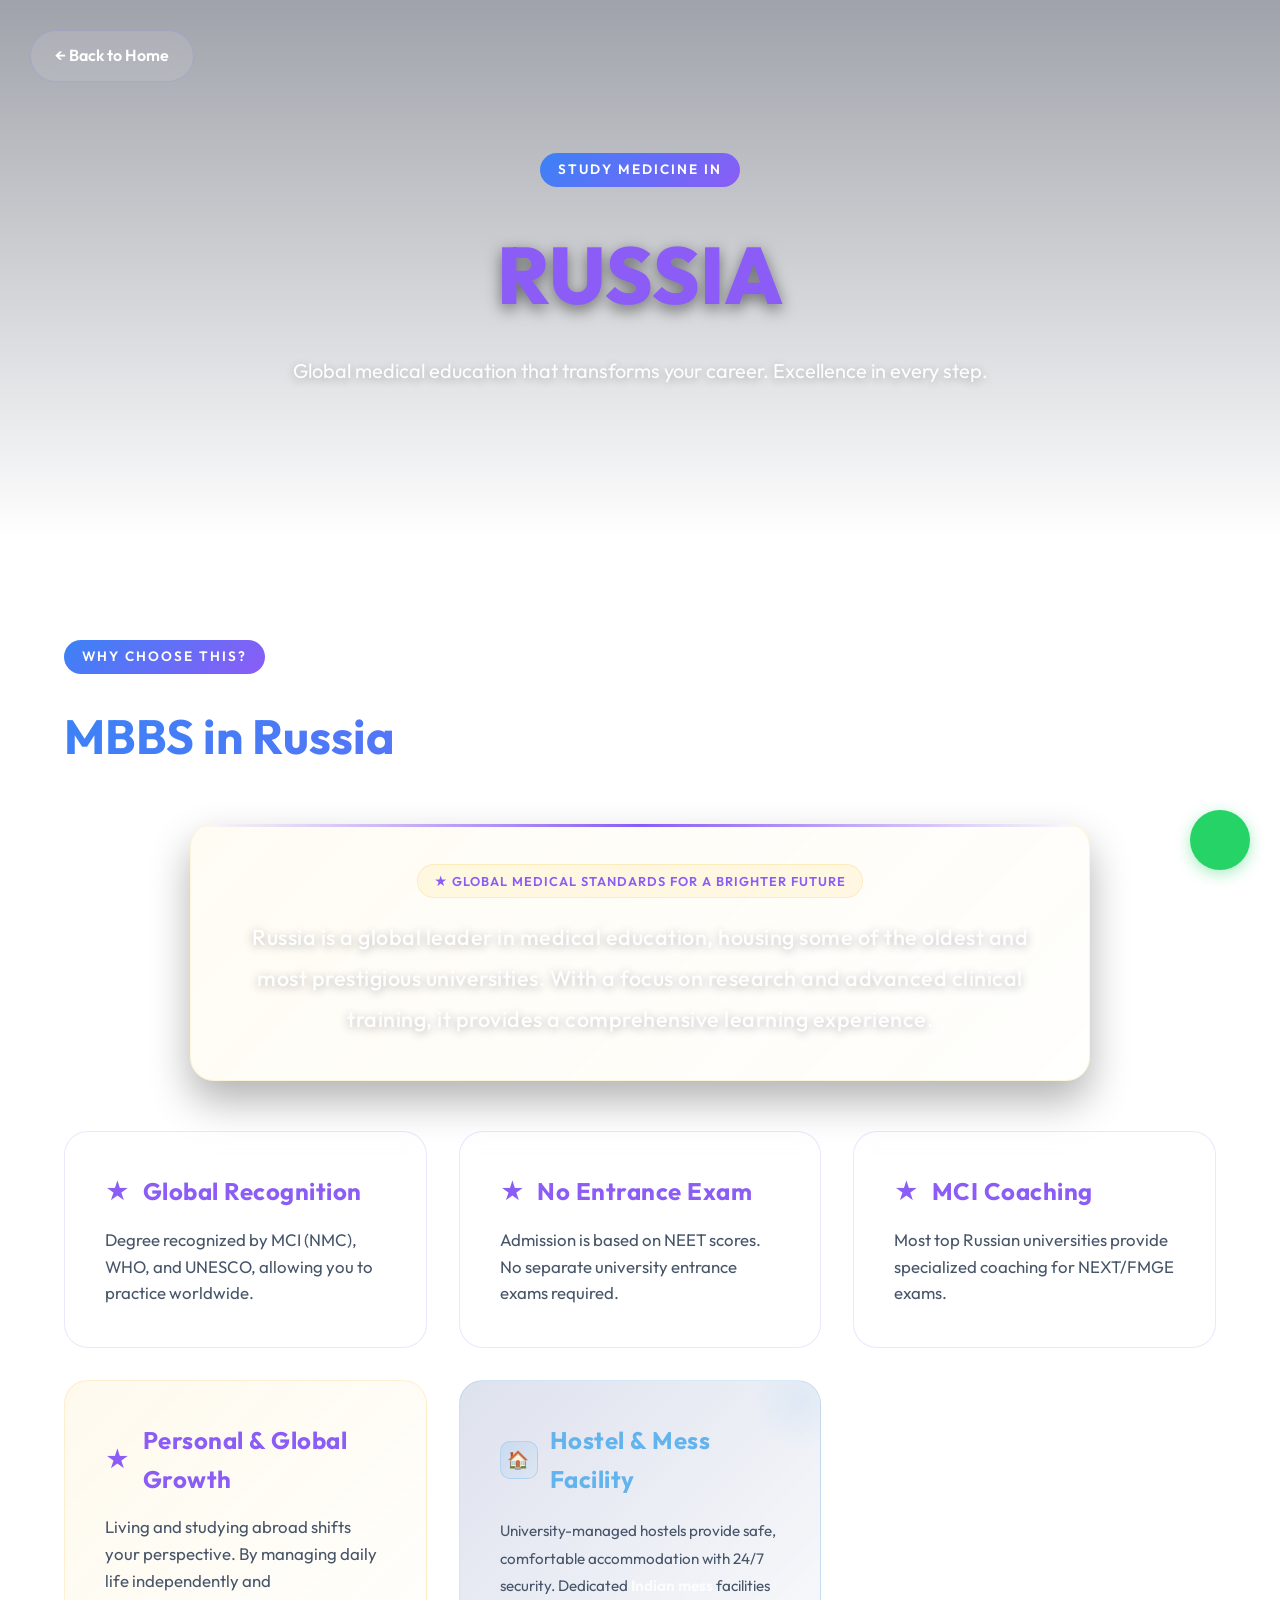
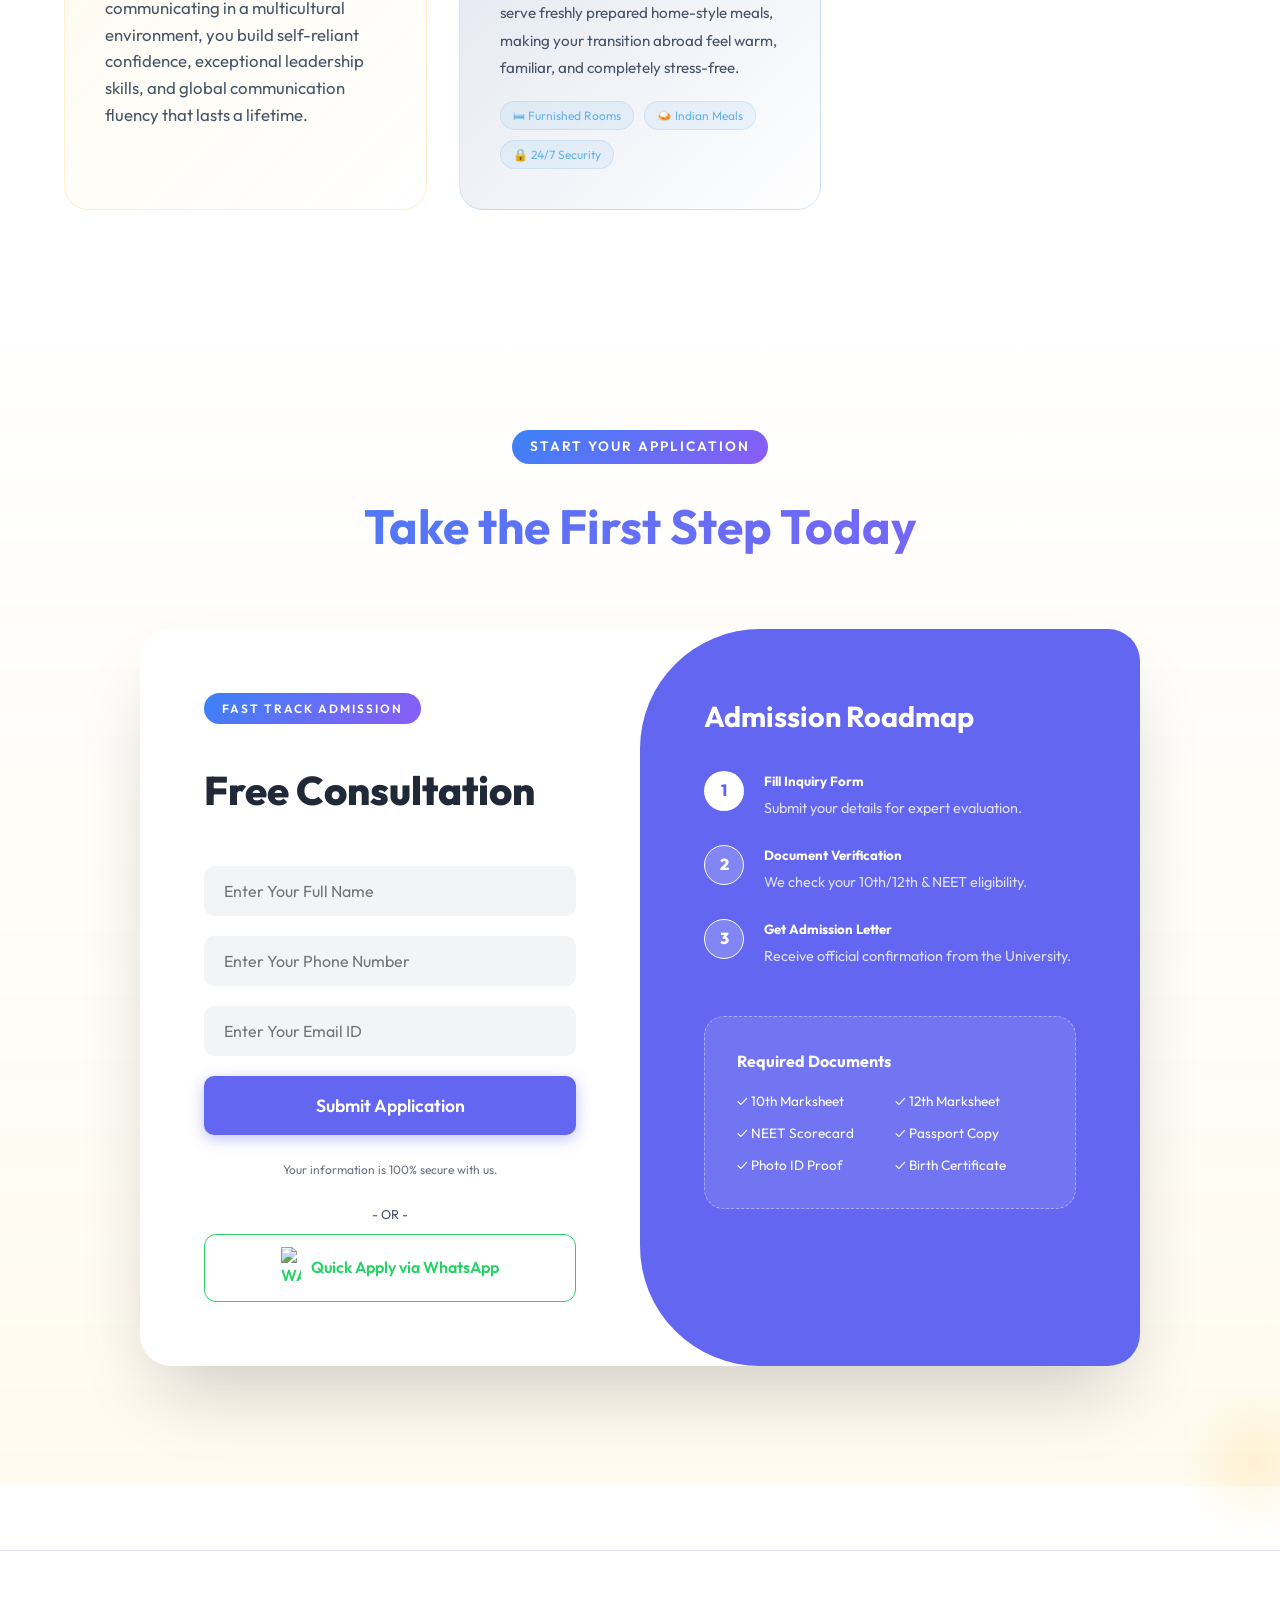
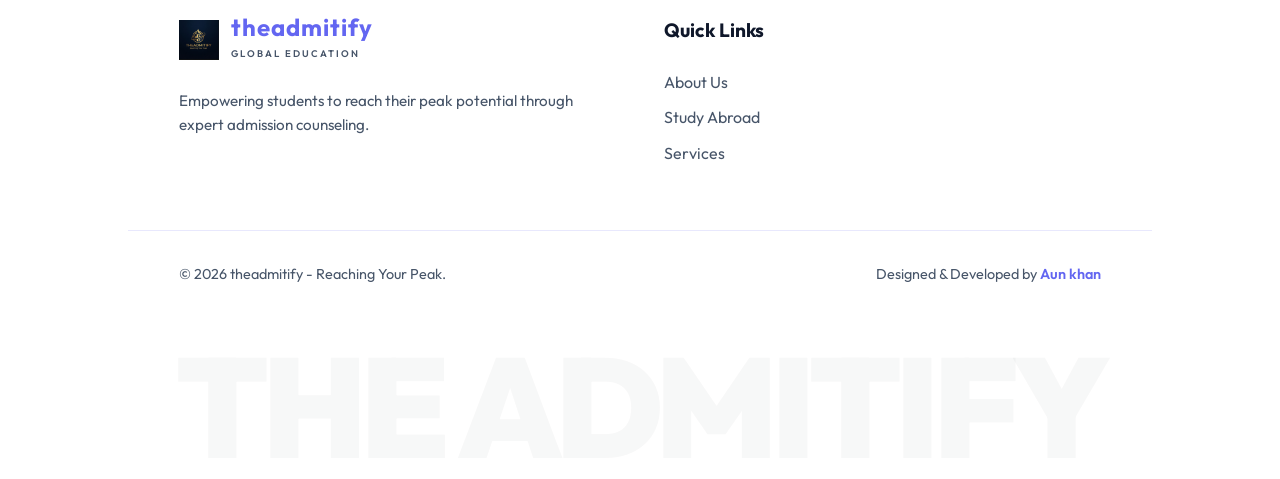
==== commit e2eada77: "UI change" ====
--- a/details.html
+++ b/details.html
@@ -5,7 +5,7 @@
     <meta charset="UTF-8">
     <meta name="viewport" content="width=device-width, initial-scale=1.0, maximum-scale=1.0, user-scalable=no">
     <title>Study MBBS | TheAdmitify</title>
-    <link rel="stylesheet" href="style.css?v=1.7">
+    <link rel="stylesheet" href="style.css?v=3.0">
     <!-- Lucide Icons -->
     <script src="https://unpkg.com/lucide@latest"></script>
     <link
@@ -117,11 +117,13 @@
         }
 
         #country-why-desc {
-            font-size: 1.25rem;
-            line-height: 1.8;
-            color: rgba(255, 255, 255, 0.95);
+            font-size: 1.35rem;
+            line-height: 1.9;
+            color: #ffffff;
             font-family: 'Outfit', sans-serif;
-            font-weight: 400;
+            font-weight: 500;
+            letter-spacing: 0.5px;
+            text-shadow: 0 2px 10px rgba(0,0,0,0.3);
             margin: 0;
         }
 
@@ -185,7 +187,7 @@
             left: 0;
             width: 100%;
             height: 100%;
-            background: radial-gradient(circle at top left, rgba(251, 191, 36, 0.04), transparent 70%);
+            background: radial-gradient(circle at top left, rgba(251, 191, 36, 0.06), transparent 70%);
             opacity: 0;
             transition: opacity 0.4s ease;
             pointer-events: none;
@@ -196,25 +198,32 @@
         }
 
         .why-card:hover {
-            border-color: var(--gold);
+            border-color: rgba(251, 191, 36, 0.5);
             transform: translateY(-10px);
-            box-shadow: 0 20px 40px -10px rgba(251, 191, 36, 0.1);
+            box-shadow: 0 20px 40px -10px rgba(251, 191, 36, 0.15);
+            background: rgba(255, 255, 255, 0.04);
         }
 
         .why-card h4 {
             color: var(--gold);
-            font-size: 1.4rem;
+            font-size: 1.5rem;
+            font-weight: 700;
             margin-bottom: 1rem;
             display: flex;
             align-items: center;
-            gap: 10px;
+            gap: 12px;
             position: relative;
             z-index: 2;
+            letter-spacing: 0.5px;
         }
 
         .why-card p {
             position: relative;
             z-index: 2;
+            color: rgba(255, 255, 255, 0.85);
+            font-size: 1.05rem;
+            line-height: 1.7;
+            font-weight: 400;
         }
 
         .back-btn {
@@ -246,22 +255,29 @@
         }
 
         .apply-card {
-            max-width: 950px;
+            max-width: 1000px;
             margin: 0 auto;
-            background: linear-gradient(135deg, rgba(255, 255, 255, 0.03) 0%, rgba(255, 255, 255, 0.01) 100%);
-            border: 1px solid rgba(255, 255, 255, 0.08);
+            background: #ffffff;
             border-radius: 32px;
-            padding: 4.5rem;
-            display: grid;
-            grid-template-columns: 1.2fr 1fr;
-            gap: 4rem;
+            display: flex;
+            overflow: hidden;
+            box-shadow: 0 40px 80px -20px rgba(0, 0, 0, 0.2);
+            padding: 0;
             text-align: left;
-            align-items: center;
-            box-shadow: 0 40px 80px -20px rgba(0, 0, 0, 0.6), inset 0 1px 0 rgba(255, 255, 255, 0.05);
-            backdrop-filter: blur(20px);
-            -webkit-backdrop-filter: blur(20px);
-            position: relative;
-            overflow: hidden;
+        }
+
+        .apply-card-form-side {
+            flex: 1;
+            padding: 4rem;
+            background: #ffffff;
+        }
+
+        .apply-card-info-side {
+            flex: 1;
+            padding: 4rem;
+            background: #6366f1;
+            color: #ffffff;
+            border-radius: 120px 0 0 120px;
         }
 
         .apply-card::after {
@@ -324,10 +340,12 @@
             }
 
             .apply-card {
-                grid-template-columns: 1fr;
-                padding: 2.5rem 1.5rem;
-                gap: 2rem;
+                flex-direction: column-reverse;
                 border-radius: 20px;
+            }
+            .apply-card-form-side, .apply-card-info-side {
+                padding: 2rem;
+                border-radius: 0;
             }
         }
     </style>
@@ -352,9 +370,9 @@
 
     <section class="details-hero" id="hero-bg">
         <div class="hero-content">
-            <span class="hero-tagline" style="color: #fff;">Study Medicine in</span>
-            <h1 id="country-name">Country</h1>
-            <p style="font-size: 1.2rem; color: var(--text-dim); max-width: 800px; margin: 0 auto; line-height: 1.6;">
+            <span class="hero-tagline" style="color: #fff; font-weight: 600; letter-spacing: 2px;">Study Medicine in</span>
+            <h1 id="country-name" style="text-shadow: 0 5px 15px rgba(0,0,0,0.5); font-weight: 800;">Country</h1>
+            <p style="font-size: 1.25rem; color: rgba(255,255,255,0.95); max-width: 800px; margin: 0 auto; line-height: 1.6; font-weight: 400; text-shadow: 0 2px 10px rgba(0,0,0,0.3);">
                 Global medical education that transforms your career. Excellence in every step.</p>
         </div>
     </section>
@@ -384,47 +402,75 @@
         </div>
 
         <div class="apply-card">
-            <!-- Left Side: Roadmap & Checklist -->
-            <div>
-                <h3 style="color: var(--gold); margin-bottom: 2rem;">Admission Roadmap</h3>
+            <!-- Left Side: Form -->
+            <div class="apply-card-form-side">
+                <form id="details-form" style="display: flex; flex-direction: column; gap: 20px;">
+                    <div class="modal-header" style="text-align: left; margin-bottom: 1.5rem;">
+                        <span class="hero-tagline" style="font-size: 0.75rem;">Fast Track Admission</span>
+                        <h2 style="font-size: 2.5rem; color: #1f2937; font-weight: 800; margin-top: 10px;">Free Consultation</h2>
+                    </div>
+
+                    <div class="input-with-icon">
+                        <input type="text" id="student-name" required placeholder="Enter Your Full Name"
+                            oninput="this.value = this.value.replace(/[^a-zA-Z\s]/g, '')">
+                        <i data-lucide="user"></i>
+                    </div>
+                    <div class="input-with-icon">
+                        <input type="tel" id="student-phone" required placeholder="Enter Your Phone Number"
+                            oninput="this.value = this.value.replace(/[^0-9]/g, '')" maxlength="10">
+                        <i data-lucide="phone"></i>
+                    </div>
+                    <div class="input-with-icon">
+                        <input type="email" id="student-email" required placeholder="Enter Your Email ID">
+                        <i data-lucide="mail"></i>
+                    </div>
+                    <button type="submit" class="cta-button"
+                        style="width: 100%; padding: 18px; font-size: 1.1rem; background: #6366f1; color: white; border-radius: 10px; border: none; box-shadow: 0 4px 15px rgba(99, 102, 241, 0.4);">Submit Application</button>
+
+                    <p style="text-align: center; font-size: 0.75rem; color: #6b7280; margin-top: 5px;">Your information is 100% secure with us.</p>
+                    
+                    <div style="text-align: center; margin-top: 5px;">
+                        <p style="font-size: 0.8rem; color: var(--text-dim); margin-bottom: 10px;">- OR -</p>
+                        <a href="https://wa.me/91XXXXXXXXXX?text=Hi, I want to apply for MBBS in Russia"
+                            id="whatsapp-btn"
+                            style="display: flex; align-items: center; justify-content: center; gap: 10px; color: #25D366; text-decoration: none; font-weight: 600; font-size: 1rem; border: 1px solid #25D366; padding: 12px; border-radius: 12px; transition: all 0.3s ease;">
+                            <img src="https://upload.wikimedia.org/wikipedia/commons/6/6b/WhatsApp.svg" width="20" alt="WA">
+                            Quick Apply via WhatsApp
+                        </a>
+                    </div>
+                </form>
+            </div>
+
+            <!-- Right Side: Roadmap & Checklist (The Blue Swoop) -->
+            <div class="apply-card-info-side">
+                <h3 style="color: #fff; margin-bottom: 2rem; font-size: 1.8rem;">Admission Roadmap</h3>
                 <div class="roadmap">
                     <div style="display: flex; gap: 20px; margin-bottom: 25px;">
-                        <div
-                            style="width: 40px; height: 40px; background: var(--gold); border-radius: 50%; display: flex; align-items: center; justify-content: center; color: var(--secondary); font-weight: 800; flex-shrink: 0;">
-                            1</div>
+                        <div style="width: 40px; height: 40px; background: #fff; border-radius: 50%; display: flex; align-items: center; justify-content: center; color: #6366f1; font-weight: 800; flex-shrink: 0;">1</div>
                         <div>
                             <h5 style="color: #fff; margin-bottom: 5px;">Fill Inquiry Form</h5>
-                            <p style="font-size: 0.9rem; color: var(--text-dim);">Submit your details for expert
-                                evaluation.</p>
+                            <p style="font-size: 0.9rem; color: rgba(255,255,255,0.8);">Submit your details for expert evaluation.</p>
                         </div>
                     </div>
                     <div style="display: flex; gap: 20px; margin-bottom: 25px;">
-                        <div
-                            style="width: 40px; height: 40px; background: rgba(255,255,255,0.1); border-radius: 50%; display: flex; align-items: center; justify-content: center; color: var(--gold); border: 1px solid var(--gold); font-weight: 800; flex-shrink: 0;">
-                            2</div>
+                        <div style="width: 40px; height: 40px; background: rgba(255,255,255,0.2); border-radius: 50%; display: flex; align-items: center; justify-content: center; color: #fff; border: 1px solid #fff; font-weight: 800; flex-shrink: 0;">2</div>
                         <div>
                             <h5 style="color: #fff; margin-bottom: 5px;">Document Verification</h5>
-                            <p style="font-size: 0.9rem; color: var(--text-dim);">We check your 10th/12th & NEET
-                                eligibility.</p>
+                            <p style="font-size: 0.9rem; color: rgba(255,255,255,0.8);">We check your 10th/12th & NEET eligibility.</p>
                         </div>
                     </div>
                     <div style="display: flex; gap: 20px;">
-                        <div
-                            style="width: 40px; height: 40px; background: rgba(255,255,255,0.1); border-radius: 50%; display: flex; align-items: center; justify-content: center; color: var(--gold); border: 1px solid var(--gold); font-weight: 800; flex-shrink: 0;">
-                            3</div>
+                        <div style="width: 40px; height: 40px; background: rgba(255,255,255,0.2); border-radius: 50%; display: flex; align-items: center; justify-content: center; color: #fff; border: 1px solid #fff; font-weight: 800; flex-shrink: 0;">3</div>
                         <div>
                             <h5 style="color: #fff; margin-bottom: 5px;">Get Admission Letter</h5>
-                            <p style="font-size: 0.9rem; color: var(--text-dim);">Receive official confirmation from the
-                                University.</p>
+                            <p style="font-size: 0.9rem; color: rgba(255,255,255,0.8);">Receive official confirmation from the University.</p>
                         </div>
                     </div>
                 </div>
 
-                <div
-                    style="margin-top: 3rem; padding: 2rem; background: rgba(251, 191, 36, 0.05); border-radius: 20px; border: 1px dashed var(--gold);">
-                    <h4 style="color: var(--gold); margin-bottom: 1rem;">Required Documents</h4>
-                    <ul
-                        style="list-style: none; display: grid; grid-template-columns: 1fr 1fr; gap: 10px; font-size: 0.85rem;">
+                <div style="margin-top: 3rem; padding: 2rem; background: rgba(255,255,255,0.1); border-radius: 20px; border: 1px dashed rgba(255,255,255,0.4);">
+                    <h4 style="color: #fff; margin-bottom: 1rem;">Required Documents</h4>
+                    <ul style="list-style: none; display: grid; grid-template-columns: 1fr 1fr; gap: 10px; font-size: 0.85rem; color: #fff;">
                         <li>✓ 10th Marksheet</li>
                         <li>✓ 12th Marksheet</li>
                         <li>✓ NEET Scorecard</li>
@@ -433,44 +479,6 @@
                         <li>✓ Birth Certificate</li>
                     </ul>
                 </div>
-            </div>
-
-            <!-- Right Side: Form -->
-            <div>
-                <form id="details-form"
-                    style="display: flex; flex-direction: column; gap: 20px; background: rgba(255,255,255,0.02); padding: 2.5rem; border-radius: 25px; border: 1px solid var(--glass-border);">
-                    <h3 style="margin-bottom: 1rem;">Free <span style="color: var(--gold);">Consultation</span></h3>
-                    <div style="display: flex; flex-direction: column; gap: 5px;">
-                        <label style="font-size: 0.8rem; color: var(--text-dim);">Full Name</label>
-                        <input type="text" id="student-name" required placeholder="Enter Your Full Name"
-                            oninput="this.value = this.value.replace(/[^a-zA-Z\s]/g, '')"
-                            style="padding: 15px; border-radius: 12px; border: 1px solid var(--glass-border); background: rgba(255,255,255,0.05); color: #fff;">
-                    </div>
-                    <div style="display: flex; flex-direction: column; gap: 5px;">
-                        <label style="font-size: 0.8rem; color: var(--text-dim);">Phone Number</label>
-                        <input type="tel" id="student-phone" required placeholder="Enter Your Phone Number"
-                            oninput="this.value = this.value.replace(/[^0-9]/g, '')" maxlength="10"
-                            style="padding: 15px; border-radius: 12px; border: 1px solid var(--glass-border); background: rgba(255,255,255,0.05); color: #fff;">
-                    </div>
-                    <div style="display: flex; flex-direction: column; gap: 5px;">
-                        <label style="font-size: 0.8rem; color: var(--text-dim);">Email ID</label>
-                        <input type="email" id="student-email" required placeholder="Enter Your Email ID"
-                            style="padding: 15px; border-radius: 12px; border: 1px solid var(--glass-border); background: rgba(255,255,255,0.05); color: #fff;">
-                    </div>
-                    <button type="submit" class="cta-button"
-                        style="width: 100%; padding: 18px; font-size: 1.1rem;">Submit Application</button>
-
-                    <div style="text-align: center; margin-top: 10px;">
-                        <p style="font-size: 0.8rem; color: var(--text-dim); margin-bottom: 10px;">- OR -</p>
-                        <a href="https://wa.me/91XXXXXXXXXX?text=Hi, I want to apply for MBBS in Russia"
-                            id="whatsapp-btn"
-                            style="display: flex; align-items: center; justify-content: center; gap: 10px; color: #25D366; text-decoration: none; font-weight: 600; font-size: 1rem; border: 1px solid #25D366; padding: 12px; border-radius: 12px; transition: all 0.3s ease;">
-                            <img src="https://upload.wikimedia.org/wikipedia/commons/6/6b/WhatsApp.svg" width="20"
-                                alt="WA">
-                            Quick Apply via WhatsApp
-                        </a>
-                    </div>
-                </form>
             </div>
         </div>
     </section>
@@ -528,33 +536,73 @@
 
     <!-- Global Quick Apply Modal -->
     <div class="modal-overlay" id="applyModal">
-        <div class="modal-content">
-            <button class="close-modal">&times;</button>
-            <div class="modal-header">
-                <span class="hero-tagline">Start Your Journey</span>
-                <h2>Quick Application</h2>
-                <p style="color: var(--text-dim);">Tell us your preference and we'll handle the rest.</p>
+        <div class="modal-content premium-modal">
+            <button class="close-modal" id="closeApplyModal" style="z-index: 10; color: #1f2937;">&times;</button>
+
+            <!-- Left Side: Form -->
+            <div class="modal-form-side">
+                <div class="modal-header" style="text-align: center; margin-bottom: 1.5rem;">
+                    <h2 style="font-size: 2rem; color: #1f2937; font-weight: 800; line-height: 1.2;">Quick Application</h2>
+                    <p style="color: #4b5563; margin-top: 8px; font-size: 0.95rem; font-weight: 500;">Tell us your preference and we'll handle the stress. <br><span style="color: #6366f1;">100% Transparent & Hassle-Free</span></p>
+                </div>
+                <form class="modal-form" id="global-apply-form">
+                    <div class="input-with-icon">
+                        <input type="text" placeholder="Student or Parent Name" required>
+                        <i data-lucide="user"></i>
+                    </div>
+                    <div class="input-with-icon">
+                        <input type="tel" placeholder="Phone Number" required>
+                        <i data-lucide="phone"></i>
+                    </div>
+                    <div class="input-with-icon">
+                        <select required>
+                            <option value="">Select Destination</option>
+                            <option value="Russia">Russia</option>
+                            <option value="Georgia">Georgia</option>
+                            <option value="Kazakhstan">Kazakhstan</option>
+                            <option value="Uzbekistan">Uzbekistan</option>
+                            <option value="Egypt">Egypt</option>
+                            <option value="Other">Other</option>
+                        </select>
+                        <i data-lucide="map-pin"></i>
+                    </div>
+                    <div class="input-with-icon">
+                        <select required>
+                            <option value="">Select Intake</option>
+                            <option value="Sept-2025">September 2025</option>
+                            <option value="Feb-2026">February 2026</option>
+                            <option value="Sept-2026">September 2026</option>
+                        </select>
+                        <i data-lucide="calendar"></i>
+                    </div>
+                    <button type="submit" class="cta-button submit-step-btn"
+                        style="width: 100%; margin-top: 10px;">Submit Application</button>
+                    <p style="text-align: center; font-size: 0.75rem; color: #6b7280; margin-top: 10px;">Your information is 100% secure with us.</p>
+                </form>
             </div>
-            <form class="modal-form" id="global-apply-form">
-                <input type="text" placeholder="Your Full Name" required>
-                <input type="tel" placeholder="Phone Number" required>
-                <select required>
-                    <option value="">Select Destination</option>
-                    <option value="Russia">Russia</option>
-                    <option value="Georgia">Georgia</option>
-                    <option value="Kazakhstan">Kazakhstan</option>
-                    <option value="Uzbekistan">Uzbekistan</option>
-                    <option value="Egypt">Egypt</option>
-                    <option value="Other">Other</option>
-                </select>
-                <select required>
-                    <option value="">Select Intake</option>
-                    <option value="Sept-2025">September 2025</option>
-                    <option value="Feb-2026">February 2026</option>
-                    <option value="Sept-2026">September 2026</option>
-                </select>
-                <button type="submit" class="cta-button">Submit Application</button>
-            </form>
+
+            <!-- Right Side: Visual/Trust (The Blue Swoop) -->
+            <div class="modal-visual-side">
+                
+                <h3 style="color: #fff; font-size: 2rem; margin-bottom: 1rem; line-height: 1.3; font-weight: 700;">
+                    Leave the Admission Stress to Us!</h3>
+                <p style="font-size: 1rem; color: rgba(255,255,255,0.9); line-height: 1.6; margin-bottom: 2rem;">From selecting the right university to visa approval, our experts take care of everything so parents can relax and students can focus on studying.</p>
+
+                <div style="margin-top: auto; display: flex; flex-direction: column; align-items: center; gap: 10px; width: 100%;">
+                    
+                    <div style="background: rgba(255,255,255,0.15); width: 75px; height: 75px; border-radius: 50%; display: flex; align-items: center; justify-content: center; margin: 0 auto 10px auto; border: 2px dashed rgba(251, 191, 36, 0.6); box-shadow: 0 0 15px rgba(251, 191, 36, 0.2);">
+                        <i data-lucide="stethoscope" style="color: #fbbf24; width: 40px; height: 40px;"></i>
+                    </div>
+
+                    <div class="avatar-group" style="justify-content: center;">
+                        <img src="https://images.unsplash.com/photo-1534528741775-53994a69daeb?auto=format&fit=crop&q=80&w=100" alt="Student">
+                        <img src="https://images.unsplash.com/photo-1506794778202-cad84cf45f1d?auto=format&fit=crop&q=80&w=100" alt="Student">
+                        <img src="https://images.unsplash.com/photo-1517841905240-472988babdf9?auto=format&fit=crop&q=80&w=100" alt="Student">
+                        <div style="width: 35px; height: 35px; border-radius: 50%; background: #fbbf24; border: 2px solid #6366f1; margin-left: -10px; display: flex; align-items: center; justify-content: center; color: #1f2937; font-size: 0.7rem; font-weight: 800;">500+</div>
+                    </div>
+                    <span style="font-size: 0.85rem; color: #fff; font-weight: 600; margin-top: 5px;">Trusted by 500+ Parents & Students</span>
+                </div>
+            </div>
         </div>
     </div>
 
--- a/style.css
+++ b/style.css
@@ -803,29 +803,76 @@
 .premium-modal {
   max-width: 900px;
   padding: 0;
-  display: grid;
-  grid-template-columns: 1fr 1fr;
+  display: flex;
   overflow: hidden;
-  background: var(--secondary);
-}
-
-.modal-left {
-  background: linear-gradient(rgba(15, 23, 42, 0.6), rgba(15, 23, 42, 0.9)), url('https://images.unsplash.com/photo-1523240795612-9a054b0db644?auto=format&fit=crop&q=80&w=800');
-  background-size: cover;
-  background-position: center;
+  background: #ffffff; /* White background for the whole modal */
+  border-radius: 20px; /* Outer border radius */
+}
+
+/* Modal Form Side (Left) */
+.modal-form-side {
+  flex: 1;
   padding: 3rem;
-  display: flex;
-  flex-direction: column;
-  position: relative;
-  border-right: 1px solid var(--glass-border);
-}
-
-.modal-right {
-  padding: 3rem;
+  background: #ffffff;
   display: flex;
   flex-direction: column;
   justify-content: center;
-  background: radial-gradient(circle at top right, rgba(251, 191, 36, 0.05), transparent 50%);
+}
+
+/* Modal Visual Side (Right) */
+.modal-visual-side {
+  flex: 1;
+  background: #6366f1; /* Solid blue swoop */
+  padding: 3rem;
+  display: flex;
+  flex-direction: column;
+  justify-content: center;
+  align-items: center;
+  text-align: center;
+  border-radius: 120px 0 0 120px; /* The swoop effect */
+  color: white;
+}
+
+/* Input Wrappers */
+.input-with-icon {
+  position: relative;
+  display: flex;
+  align-items: center;
+}
+
+.input-with-icon input, .input-with-icon select {
+  width: 100%;
+  padding: 15px 45px 15px 20px !important; /* Space for icon on right */
+  border-radius: 10px !important;
+  border: none !important;
+  background: #f3f4f6 !important;
+  color: #1f2937 !important;
+  font-size: 1rem;
+}
+
+.input-with-icon i {
+  position: absolute;
+  right: 15px;
+  color: #9ca3af;
+  width: 20px;
+  height: 20px;
+  pointer-events: none;
+}
+
+.modal-form input:focus, .modal-form select:focus {
+  background: #e5e7eb !important;
+  outline: none;
+}
+
+.modal-form .cta-button {
+  background: #6366f1 !important;
+  color: #ffffff !important;
+  border-radius: 10px;
+  padding: 15px;
+  font-weight: 600;
+  border: none;
+  cursor: pointer;
+  box-shadow: 0 4px 15px rgba(99, 102, 241, 0.4) !important;
 }
 
 .modal-trust-badge {
@@ -873,16 +920,17 @@
 
 @media (max-width: 768px) {
   .premium-modal {
-    grid-template-columns: 1fr;
+    flex-direction: column-reverse;
     max-height: 90vh;
     overflow-y: auto;
   }
-  .modal-left {
+  .modal-form-side {
     padding: 2rem;
     min-height: 250px;
   }
-  .modal-right {
+  .modal-visual-side {
     padding: 2rem;
+    border-radius: 0;
   }
 }
 
@@ -899,7 +947,7 @@
 }
 
 .close-modal:hover {
-  color: var(--gold);
+  color: #1f2937;
 }
 
 .modal-header {
@@ -907,34 +955,15 @@
   margin-bottom: 2rem;
 }
 
-.modal-header h2 {
-  font-size: 2.5rem;
-  color: #fff;
-}
-
 .modal-form {
   display: flex;
   flex-direction: column;
-  gap: 1.5rem;
-}
-
-.modal-form input, .modal-form select {
-  padding: 15px;
-  border-radius: 12px;
-  border: 1px solid var(--glass-border);
-  background: rgba(255, 255, 255, 0.05);
-  color: #fff;
-  width: 100%;
-}
-
-.modal-form input:focus, .modal-form select:focus {
-  border-color: var(--gold);
-  outline: none;
+  gap: 1.2rem;
 }
 
 .modal-form select option {
-  background-color: var(--primary);
-  color: #fff;
+  background-color: #ffffff;
+  color: #1f2937;
 }
 
 @media (max-width: 480px) {
@@ -2060,3 +2089,333 @@
   transition: transform 0.1s ease-out;
   transform-style: preserve-3d;
 }
+
+/* ==========================================
+   100X PREMIUM: MEDICAL ARC REACTOR 3D CORE
+   ========================================== */
+.medical-reactor-wrapper {
+  position: relative;
+  width: 100%;
+  height: 600px;
+  display: flex;
+  align-items: center;
+  justify-content: center;
+  perspective: 2500px;
+}
+
+.reactor-ambient-light {
+  position: absolute;
+  width: 400px;
+  height: 400px;
+  background: radial-gradient(circle, rgba(99, 102, 241, 0.15) 0%, rgba(59, 130, 246, 0.05) 40%, transparent 70%);
+  filter: blur(40px);
+  animation: breatheAmbient 8s infinite alternate ease-in-out;
+  pointer-events: none;
+}
+
+.reactor-core-3d {
+  position: relative;
+  width: 350px;
+  height: 350px;
+  transform-style: preserve-3d;
+  /* Massive slow rotation to show off the 3D depth */
+  animation: reactorSpin 20s infinite linear;
+}
+
+.reactor-layer {
+  position: absolute;
+  top: 0; left: 0;
+  width: 100%; height: 100%;
+  display: flex;
+  align-items: center;
+  justify-content: center;
+  transform-style: preserve-3d;
+}
+
+/* Outer Halo: Stethoscope Ring */
+.reactor-steth-ring {
+  transform: translateZ(60px);
+}
+.steth-halo {
+  width: 320px;
+  height: 320px;
+  filter: drop-shadow(0 0 15px rgba(255, 215, 0, 0.4)) drop-shadow(0 20px 30px rgba(0,0,0,0.1));
+}
+
+/* Inner Orbit: ECG Pulse */
+.reactor-ecg-ring {
+  transform: translateZ(20px);
+}
+.ecg-track {
+  width: 250px; height: 250px;
+  border-radius: 50%;
+  border: 1px solid rgba(255, 255, 255, 0.1);
+  box-shadow: inset 0 0 40px rgba(59, 130, 246, 0.1), 0 0 40px rgba(59, 130, 246, 0.1);
+  display: flex; align-items: center; justify-content: center;
+  backdrop-filter: blur(4px);
+  -webkit-backdrop-filter: blur(4px);
+  animation: counterSpin 15s infinite linear;
+}
+.ecg-pulse {
+  width: 220px; height: 220px;
+  filter: drop-shadow(0 0 10px rgba(59, 130, 246, 0.8));
+}
+.ecg-glow-line {
+  stroke-dasharray: 400;
+  stroke-dashoffset: 400;
+  animation: drawPulse 3s infinite linear;
+}
+
+/* Center Structure: 3D Glass Cross */
+.reactor-cross-core {
+  transform: translateZ(-30px);
+}
+.glass-cross-pillar {
+  position: absolute;
+  background: linear-gradient(135deg, rgba(255,255,255,0.8), rgba(255,255,255,0.1));
+  backdrop-filter: blur(20px);
+  -webkit-backdrop-filter: blur(20px);
+  border: 1px solid rgba(255,255,255,0.6);
+  border-radius: 12px;
+  box-shadow: 
+    inset 0 0 20px rgba(255,255,255,0.5),
+    0 15px 35px rgba(99, 102, 241, 0.2),
+    0 0 60px rgba(99, 102, 241, 0.1);
+}
+.cross-vertical { width: 70px; height: 220px; }
+.cross-horizontal { width: 220px; height: 70px; }
+.cross-nucleus {
+  position: absolute;
+  width: 50px; height: 50px;
+  background: var(--accent);
+  border-radius: 50%;
+  filter: blur(15px);
+  opacity: 0.8;
+  animation: breatheAmbient 2s infinite alternate;
+}
+
+/* The Piercing Axis: Syringe */
+.reactor-syringe-axis {
+  transform: translateZ(-100px) rotateZ(45deg);
+  opacity: 0.9;
+}
+.syringe-barrel {
+  width: 30px; height: 180px;
+  background: linear-gradient(90deg, rgba(255,255,255,0.1), rgba(255,255,255,0.5), rgba(255,255,255,0.1));
+  border: 2px solid rgba(255,255,255,0.3);
+  border-radius: 15px;
+  position: relative;
+  backdrop-filter: blur(10px);
+  display: flex; align-items: flex-end; justify-content: center;
+  box-shadow: 0 0 30px rgba(139, 92, 246, 0.3);
+}
+.syringe-fluid {
+  width: 100%; height: 60%;
+  background: linear-gradient(to top, rgba(139, 92, 246, 0.8), rgba(168, 85, 247, 0.4));
+  border-radius: 0 0 12px 12px;
+  animation: fluidFill 4s infinite alternate ease-in-out;
+}
+.syringe-plunger {
+  position: absolute; top: -40px;
+  width: 12px; height: 50px;
+  background: #cbd5e1;
+  border-radius: 6px;
+  animation: plungerPush 4s infinite alternate ease-in-out;
+}
+.syringe-needle {
+  position: absolute; bottom: -40px;
+  width: 4px; height: 40px;
+  background: linear-gradient(to bottom, #94a3b8, transparent);
+}
+
+/* Keyframes */
+@keyframes reactorSpin {
+  0% { transform: rotateY(-20deg) rotateX(15deg) translateY(0); }
+  50% { transform: rotateY(20deg) rotateX(5deg) translateY(-20px); }
+  100% { transform: rotateY(-20deg) rotateX(15deg) translateY(0); }
+}
+
+@keyframes counterSpin {
+  0% { transform: rotateZ(0deg); }
+  100% { transform: rotateZ(-360deg); }
+}
+
+@keyframes drawPulse {
+  0% { stroke-dashoffset: 400; }
+  50%, 100% { stroke-dashoffset: 0; }
+}
+
+@keyframes breatheAmbient {
+  0% { transform: scale(0.9); opacity: 0.6; }
+  100% { transform: scale(1.1); opacity: 1; }
+}
+
+@keyframes fluidFill {
+  0% { height: 20%; }
+  100% { height: 80%; }
+}
+@keyframes plungerPush {
+  0% { top: -60px; }
+  100% { top: -10px; }
+}
+
+@media (max-width: 768px) {
+  .medical-reactor-wrapper { height: 400px; transform: scale(0.7); margin-bottom: -3rem; margin-top: -2rem; }
+  
+  /* Mobile Performance Optimizations */
+  .c7, .c8, .c9, .c10, .c11, .c12 { display: none !important; }
+  .star:nth-child(even) { display: none !important; }
+  .reactor-ambient-light { animation: none !important; filter: blur(20px); opacity: 0.5; }
+  .reactor-core-3d { animation: simpleMobileSpin 15s infinite alternate ease-in-out !important; }
+}
+
+@keyframes simpleMobileSpin {
+  0% { transform: rotateY(-10deg) scale(0.9); }
+  100% { transform: rotateY(10deg) scale(0.9); }
+}
+
+/* ==========================================
+   DARK SPACE MODE (ABOUT SECTION)
+   ========================================== */
+.theme-transition-fade {
+  position: absolute;
+  top: 0; left: 0;
+  width: 100%; height: 120px;
+  background: linear-gradient(to bottom, var(--bg-main) 0%, transparent 100%);
+  z-index: 5;
+  pointer-events: none;
+}
+
+.dark-space-mode {
+  background: radial-gradient(ellipse at top right, #312e81 0%, #0f172a 60%, #020617 100%) !important;
+  color: #e2e8f0;
+  position: relative;
+  overflow: hidden;
+}
+
+.dark-space-mode .about-title {
+  color: #ffffff !important;
+}
+
+.dark-space-mode .hero-tagline {
+  font-size: 1.15rem !important;
+  font-weight: 800 !important;
+  text-transform: uppercase !important;
+  letter-spacing: 3px !important;
+  background: linear-gradient(135deg, #fbbf24, #f59e0b) !important;
+  -webkit-background-clip: text !important;
+  -webkit-text-fill-color: transparent !important;
+  display: inline-block !important;
+  margin-bottom: 1rem !important;
+  filter: drop-shadow(0 2px 10px rgba(245, 158, 11, 0.4));
+}
+
+/* Force override inline text colors for visibility */
+.dark-space-mode p {
+  color: #f1f5f9 !important;
+}
+
+.dark-space-mode .stats-grid p,
+.dark-space-mode .trust-features p {
+  color: #f1f5f9 !important;
+}
+
+.dark-space-mode .stat-number {
+  color: #ffffff !important;
+}
+
+/* Remove backgrounds from Stats Cards */
+.dark-space-mode .stat-item {
+  background: transparent !important;
+  border: none !important;
+  box-shadow: none !important;
+}
+
+/* Feature Cards (Carts) Visibility */
+.dark-space-mode .feature-box {
+  background: transparent !important;
+  border: none !important;
+  backdrop-filter: none !important;
+  -webkit-backdrop-filter: none !important;
+  box-shadow: none !important;
+  transition: all 0.3s ease;
+}
+.dark-space-mode .feature-box:hover {
+  background: transparent !important;
+  border: none !important;
+  transform: translateY(-5px);
+}
+
+/* Director's Vision Cart Background Removal */
+.dark-space-mode .founder-quote-box {
+  background: transparent !important;
+  border: none !important;
+  box-shadow: none !important;
+}
+.dark-space-mode .founder-quote-text {
+  color: #f1f5f9 !important;
+}
+.dark-space-mode .founder-name {
+  color: #ffffff !important;
+}
+
+/* Space Background Container */
+.space-bg-container {
+  position: absolute;
+  top: 0; left: 0;
+  width: 100%; height: 100%;
+  z-index: 1;
+  pointer-events: none;
+}
+
+/* Twinkling Stars */
+.star {
+  position: absolute;
+  width: 2px; height: 2px;
+  background: #fff;
+  border-radius: 50%;
+  box-shadow: 0 0 10px #fff, 0 0 20px #fff;
+  animation: twinkleStar 3s infinite alternate ease-in-out;
+}
+@keyframes twinkleStar {
+  0% { opacity: 0.1; transform: scale(0.6); }
+  100% { opacity: 1; transform: scale(1.6); }
+}
+
+/* Floating Medicine/DNA Capsules */
+.float-capsule {
+  position: absolute;
+  width: 24px; height: 60px;
+  border-radius: 12px;
+  display: flex;
+  flex-direction: column;
+  overflow: hidden;
+  box-shadow: 0 10px 20px rgba(0,0,0,0.4), 0 0 15px rgba(255,255,255,0.05);
+  animation: floatUp 20s infinite linear;
+  opacity: 0;
+  filter: blur(1px);
+}
+.cap-half { width: 100%; height: 50%; }
+.top-half { background: linear-gradient(135deg, #6366f1, #3b82f6); }
+.bot-half { background: linear-gradient(135deg, #f8fafc, #cbd5e1); }
+
+/* Randomize Capsule Positions and Speeds */
+.c1 { left: 10%; bottom: -10%; transform: rotate(15deg); animation-duration: 25s; animation-delay: 0s; }
+.c2 { left: 85%; bottom: -10%; transform: rotate(-25deg); animation-duration: 18s; animation-delay: 5s; filter: blur(3px); width: 16px; height: 40px; }
+.c3 { left: 30%; bottom: -10%; transform: rotate(45deg); animation-duration: 22s; animation-delay: 2s; }
+.c4 { left: 70%; bottom: -10%; transform: rotate(-10deg); animation-duration: 28s; animation-delay: 8s; }
+.c5 { left: 50%; bottom: -10%; transform: rotate(30deg); animation-duration: 20s; animation-delay: 12s; filter: blur(2px); width: 20px; height: 50px; }
+.c6 { left: 5%; bottom: -10%; transform: rotate(-40deg); animation-duration: 24s; animation-delay: 15s; }
+.c7 { left: 20%; bottom: -10%; transform: rotate(10deg); animation-duration: 26s; animation-delay: 3s; filter: blur(4px); width: 14px; height: 35px; }
+.c8 { left: 95%; bottom: -10%; transform: rotate(35deg); animation-duration: 21s; animation-delay: 9s; }
+.c9 { left: 40%; bottom: -10%; transform: rotate(-15deg); animation-duration: 30s; animation-delay: 6s; filter: blur(1.5px); width: 18px; height: 45px; }
+.c10 { left: 60%; bottom: -10%; transform: rotate(50deg); animation-duration: 19s; animation-delay: 14s; }
+.c11 { left: 80%; bottom: -10%; transform: rotate(-5deg); animation-duration: 27s; animation-delay: 1s; filter: blur(2.5px); width: 22px; height: 55px; }
+.c12 { left: 15%; bottom: -10%; transform: rotate(-30deg); animation-duration: 23s; animation-delay: 11s; }
+
+@keyframes floatUp {
+  0% { transform: translateY(0) rotate(var(--rot, 0deg)); opacity: 0; }
+  10% { opacity: 0.8; }
+  90% { opacity: 0.8; }
+  100% { transform: translateY(-1200px) rotate(calc(var(--rot, 0deg) + 180deg)); opacity: 0; }
+}
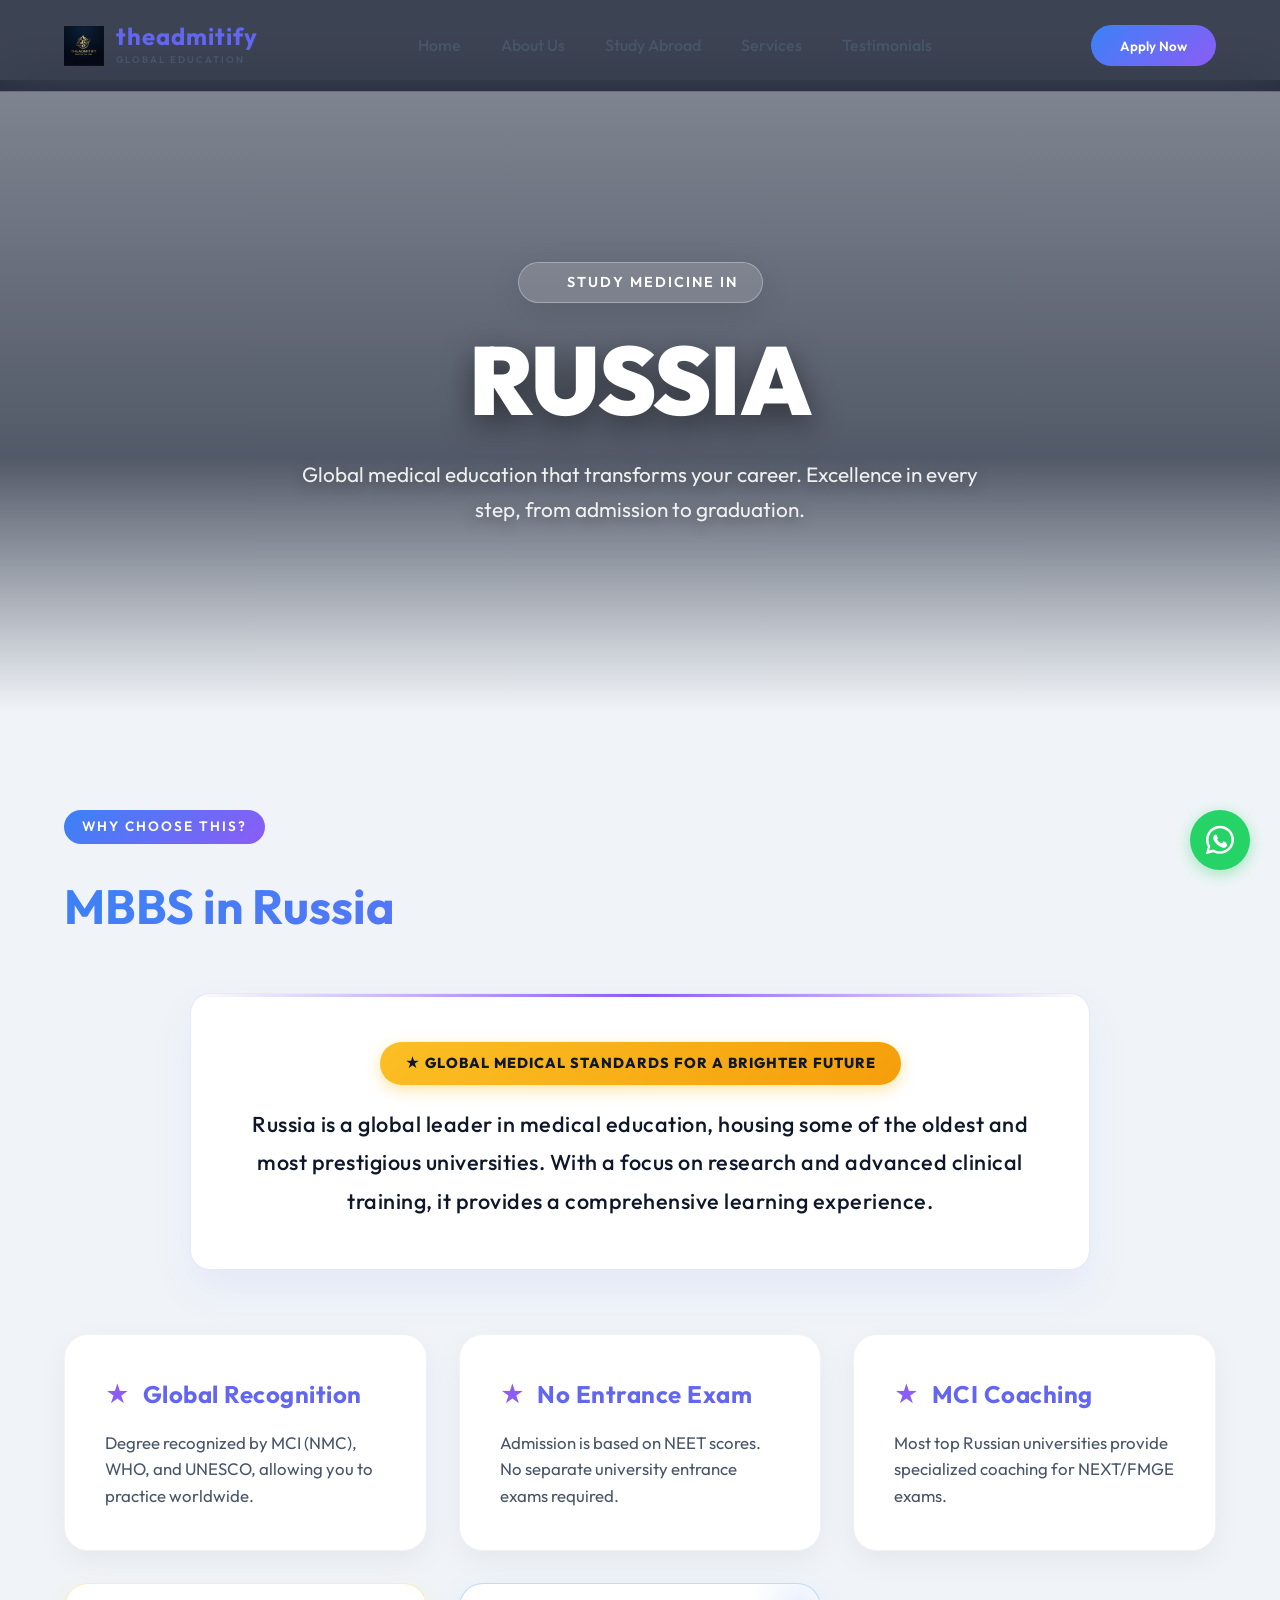
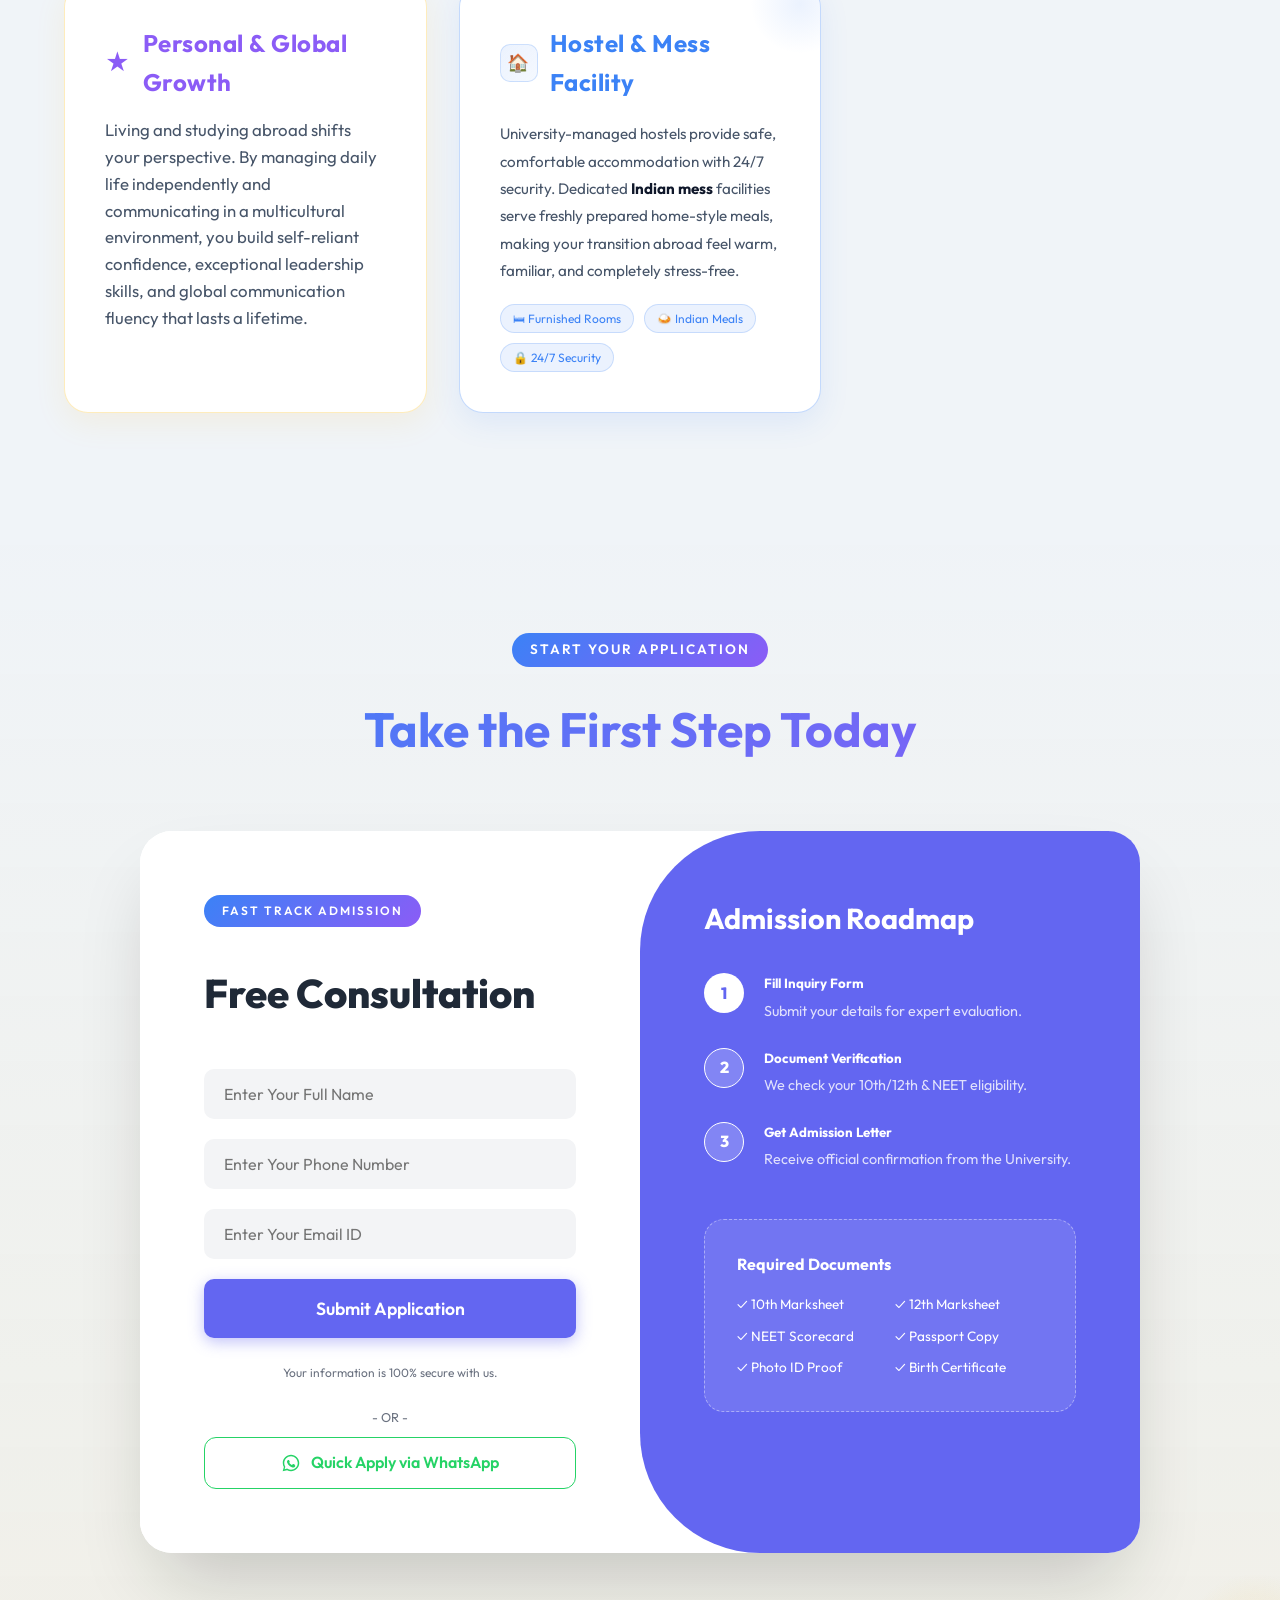
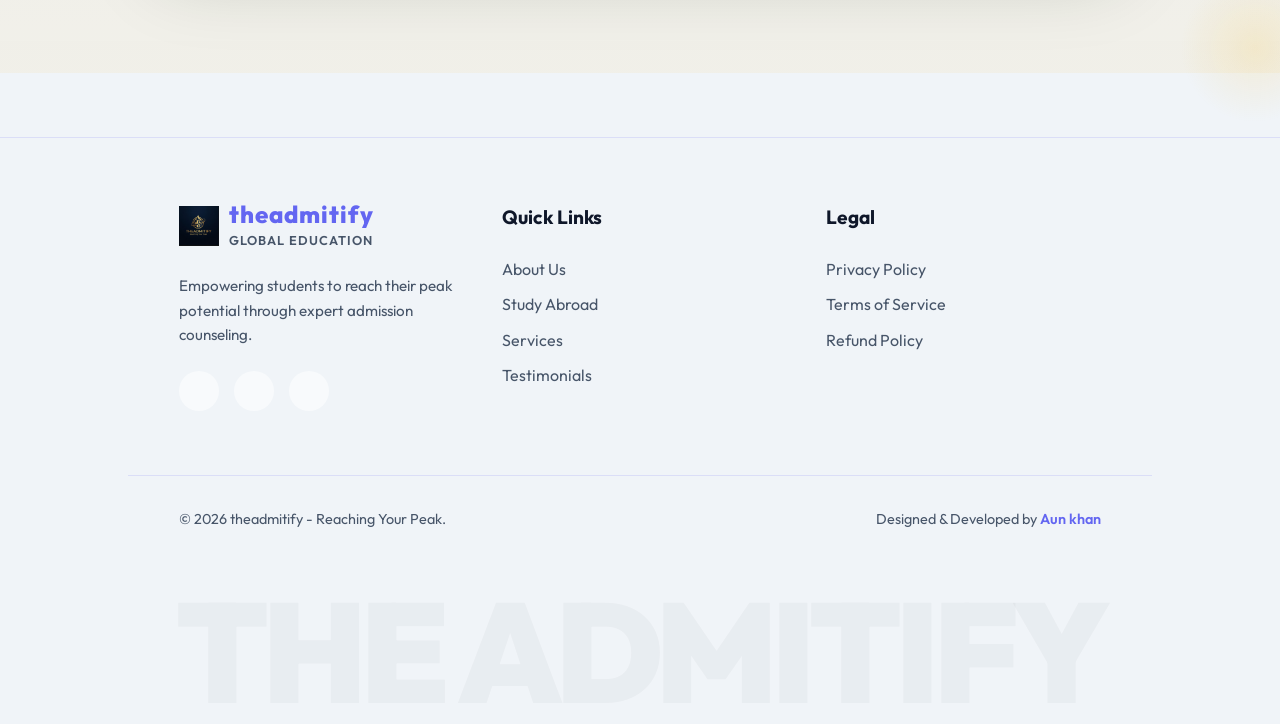
==== commit 15942310: "UI upgrade" ====
--- a/details.html
+++ b/details.html
@@ -13,55 +13,91 @@
         rel="stylesheet">
     <style>
         .details-hero {
-            height: 60vh;
+            height: 70vh;
+            min-height: 500px;
             background-size: cover;
             background-position: center;
+            background-attachment: fixed;
             position: relative;
             display: flex;
             align-items: center;
             justify-content: center;
             text-align: center;
             padding: 0 20px;
+            margin-top: 80px;
         }
 
         .details-hero::before {
             content: '';
             position: absolute;
             inset: 0;
-            background: linear-gradient(to bottom, rgba(15, 23, 42, 0.4), var(--secondary));
+            background: linear-gradient(to bottom, rgba(15, 23, 42, 0.5) 0%, rgba(15, 23, 42, 0.7) 60%, var(--primary) 100%);
         }
 
         .hero-content {
             position: relative;
             z-index: 2;
-            max-width: 800px;
+            max-width: 900px;
+            display: flex;
+            flex-direction: column;
+            align-items: center;
+            animation: cardReveal 1s cubic-bezier(0.16, 1, 0.3, 1) forwards;
+        }
+
+        .hero-tagline-badge {
+            background: rgba(255, 255, 255, 0.15);
+            backdrop-filter: blur(10px);
+            -webkit-backdrop-filter: blur(10px);
+            border: 1px solid rgba(255, 255, 255, 0.3);
+            color: #ffffff;
+            padding: 8px 24px;
+            border-radius: 50px;
+            font-size: 0.9rem;
+            font-weight: 600;
+            letter-spacing: 2px;
+            text-transform: uppercase;
+            margin-bottom: 1.5rem;
+            box-shadow: 0 8px 32px rgba(0, 0, 0, 0.1);
         }
 
         .hero-content h1 {
-            font-size: clamp(3rem, 8vw, 5rem);
-            color: var(--gold);
+            font-size: clamp(3.5rem, 8vw, 6rem);
+            color: #ffffff;
             text-transform: uppercase;
-            margin-bottom: 1rem;
+            margin-bottom: 1.5rem;
+            font-weight: 900;
+            letter-spacing: -1px;
+            line-height: 1.1;
+            text-shadow: 0 10px 30px rgba(0,0,0,0.5);
+        }
+
+        .hero-content p {
+            font-size: clamp(1.1rem, 2vw, 1.3rem);
+            color: rgba(255, 255, 255, 0.9);
+            max-width: 700px;
+            line-height: 1.7;
+            font-weight: 400;
+            text-shadow: 0 4px 15px rgba(0,0,0,0.4);
         }
 
         .why-section {
             padding: 100px 5%;
-            background: var(--secondary);
+            background: transparent;
         }
 
         .description-container {
             max-width: 900px;
-            margin: 0 auto 3rem auto;
-            background: linear-gradient(135deg, rgba(251, 191, 36, 0.05) 0%, rgba(251, 191, 36, 0.01) 100%);
-            border: 1px solid rgba(251, 191, 36, 0.15);
-            padding: 2.5rem;
+            margin: 0 auto 4rem auto;
+            background: linear-gradient(135deg, rgba(255, 255, 255, 0.05) 0%, rgba(255, 255, 255, 0.01) 100%);
+            border: 1px solid rgba(251, 191, 36, 0.3);
+            padding: 3rem 2rem;
             border-radius: 24px;
             position: relative;
-            box-shadow: 0 20px 40px rgba(0, 0, 0, 0.3), inset 0 1px 0 rgba(255, 255, 255, 0.05);
+            box-shadow: 0 20px 50px rgba(0, 0, 0, 0.5), inset 0 0 20px rgba(251, 191, 36, 0.1);
             text-align: center;
             overflow: hidden;
-            backdrop-filter: blur(10px);
-            -webkit-backdrop-filter: blur(10px);
+            backdrop-filter: blur(15px);
+            -webkit-backdrop-filter: blur(15px);
         }
 
         .description-container::before {
@@ -79,16 +115,17 @@
             display: inline-flex;
             align-items: center;
             gap: 8px;
-            background: rgba(251, 191, 36, 0.1);
-            color: var(--gold);
-            padding: 6px 16px;
+            background: linear-gradient(135deg, var(--gold), #f59e0b);
+            color: var(--secondary);
+            padding: 8px 24px;
             border-radius: 50px;
-            font-size: 0.8rem;
-            font-weight: 600;
+            font-size: 0.9rem;
+            font-weight: 800;
             letter-spacing: 1px;
             text-transform: uppercase;
-            margin-bottom: 1.2rem;
-            border: 1px solid rgba(251, 191, 36, 0.2);
+            margin-bottom: 1.5rem;
+            box-shadow: 0 4px 15px rgba(251, 191, 36, 0.4);
+            border: none;
         }
 
         .pulse-dot {
@@ -119,11 +156,10 @@
         #country-why-desc {
             font-size: 1.35rem;
             line-height: 1.9;
-            color: #ffffff;
+            color: var(--text-main);
             font-family: 'Outfit', sans-serif;
             font-weight: 500;
             letter-spacing: 0.5px;
-            text-shadow: 0 2px 10px rgba(0,0,0,0.3);
             margin: 0;
         }
 
@@ -135,10 +171,9 @@
         }
 
         .why-card {
-            background: rgba(255, 255, 255, 0.02);
-            backdrop-filter: blur(10px);
-            -webkit-backdrop-filter: blur(10px);
-            border: 1px solid var(--glass-border);
+            background: #ffffff;
+            border: 1px solid rgba(0, 0, 0, 0.05);
+            box-shadow: 0 10px 30px rgba(0, 0, 0, 0.05);
             padding: 2.5rem;
             border-radius: 24px;
             transition: all 0.4s cubic-bezier(0.16, 1, 0.3, 1);
@@ -198,14 +233,13 @@
         }
 
         .why-card:hover {
-            border-color: rgba(251, 191, 36, 0.5);
+            border-color: rgba(99, 102, 241, 0.3);
             transform: translateY(-10px);
-            box-shadow: 0 20px 40px -10px rgba(251, 191, 36, 0.15);
-            background: rgba(255, 255, 255, 0.04);
+            box-shadow: 0 20px 40px rgba(99, 102, 241, 0.1);
         }
 
         .why-card h4 {
-            color: var(--gold);
+            color: var(--accent);
             font-size: 1.5rem;
             font-weight: 700;
             margin-bottom: 1rem;
@@ -220,7 +254,7 @@
         .why-card p {
             position: relative;
             z-index: 2;
-            color: rgba(255, 255, 255, 0.85);
+            color: var(--text-dim);
             font-size: 1.05rem;
             line-height: 1.7;
             font-weight: 400;
@@ -351,7 +385,7 @@
     </style>
 </head>
 
-<body style="background: var(--secondary); color: var(--text-main);">
+<body style="background: var(--primary); color: var(--text-main);">
     <!-- Premium Pre-loader -->
     <div class="preloader" id="preloader">
         <script>
@@ -365,15 +399,48 @@
         </div>
         <div class="loader-text">TheAdmitify</div>
     </div>
-
-    <a href="index.html" class="back-btn">← Back to Home</a>
-
+    <div class="scroll-progress" id="progressBar"></div>
+
+    <nav>
+        <div class="logo-container">
+            <img src="assets/logo.png" alt="TheAdmitify Logo" class="logo-img" onclick="window.location.href='index.html'" style="cursor: pointer;">
+            <div class="logo-text-group" onclick="window.location.href='index.html'" style="cursor: pointer;">
+                <span class="logo-text">theadmitify</span>
+                <span class="logo-tagline">Global Education</span>
+            </div>
+        </div>
+        <ul class="nav-links">
+            <li><a href="index.html#home">Home</a></li>
+            <li><a href="index.html#about">About Us</a></li>
+            <li class="dropdown">
+                <a href="index.html#countries">Study Abroad <i data-lucide="chevron-down" style="width: 14px; height: 14px;"></i></a>
+                <div class="dropdown-content">
+                    <a href="details.html?country=Russia">MBBS in Russia</a>
+                    <a href="details.html?country=Georgia">MBBS in Georgia</a>
+                    <a href="details.html?country=Kazakhstan">MBBS in Kazakhstan</a>
+                    <a href="details.html?country=Uzbekistan">MBBS in Uzbekistan</a>
+                    <a href="details.html?country=Egypt">MBBS in Egypt</a>
+                    <a href="details.html?country=America">MBBS in America</a>
+                </div>
+            </li>
+            <li><a href="index.html#services">Services</a></li>
+            <li><a href="index.html#testimonials">Testimonials</a></li>
+        </ul>
+        <div class="nav-actions" style="display: flex; gap: 1rem; align-items: center;">
+            <button class="cta-button open-modal">Apply Now</button>
+        </div>
+        <button class="menu-toggle" id="mobileMenuBtn">
+            <i data-lucide="menu"></i>
+        </button>
+    </nav>
     <section class="details-hero" id="hero-bg">
         <div class="hero-content">
-            <span class="hero-tagline" style="color: #fff; font-weight: 600; letter-spacing: 2px;">Study Medicine in</span>
-            <h1 id="country-name" style="text-shadow: 0 5px 15px rgba(0,0,0,0.5); font-weight: 800;">Country</h1>
-            <p style="font-size: 1.25rem; color: rgba(255,255,255,0.95); max-width: 800px; margin: 0 auto; line-height: 1.6; font-weight: 400; text-shadow: 0 2px 10px rgba(0,0,0,0.3);">
-                Global medical education that transforms your career. Excellence in every step.</p>
+            <span class="hero-tagline-badge">
+                <i data-lucide="map-pin" style="display: inline-block; width: 14px; height: 14px; margin-right: 5px; margin-bottom: -2px;"></i>
+                Study Medicine in
+            </span>
+            <h1 id="country-name">Country</h1>
+            <p>Global medical education that transforms your career. Excellence in every step, from admission to graduation.</p>
         </div>
     </section>
 
@@ -383,12 +450,11 @@
             <h2>MBBS in <span id="country-title" style="color: var(--gold);">Country</span></h2>
         </div>
 
-        <div class="description-container">
-            <div class="description-badge">
+        <div class="description-container" style="background: #ffffff; border: 1px solid rgba(99, 102, 241, 0.15); box-shadow: 0 20px 40px rgba(99, 102, 241, 0.08); padding: 3rem 2rem; border-radius: 20px;">
+            <div class="description-badge" style="display: inline-block; background: linear-gradient(135deg, #fbbf24, #f59e0b); color: #0f172a; padding: 10px 25px; border-radius: 50px; font-weight: 800; font-size: 0.9rem; box-shadow: 0 5px 15px rgba(251, 191, 36, 0.4); margin-bottom: 20px; letter-spacing: 1px;">
                 ★ Global Medical Standards for a Brighter Future
             </div>
-            <p id="country-why-desc">Explore the unique advantages of pursuing medical education in this top-tier
-                destination.</p>
+            <p id="country-why-desc" style="font-size: 1.35rem; color: var(--text-main); font-weight: 500; line-height: 1.8; max-width: 800px; margin: 0 auto;">Explore the unique advantages of pursuing medical education in this top-tier destination.</p>
         </div>
 
         <div class="why-grid" id="reasons-grid">
@@ -427,14 +493,14 @@
                     <button type="submit" class="cta-button"
                         style="width: 100%; padding: 18px; font-size: 1.1rem; background: #6366f1; color: white; border-radius: 10px; border: none; box-shadow: 0 4px 15px rgba(99, 102, 241, 0.4);">Submit Application</button>
 
-                    <p style="text-align: center; font-size: 0.75rem; color: #6b7280; margin-top: 5px;">Your information is 100% secure with us.</p>
+                    <div style="text-align: center; font-size: 0.75rem; color: #6b7280; margin-top: 5px;">Your information is 100% secure with us.</div>
                     
                     <div style="text-align: center; margin-top: 5px;">
-                        <p style="font-size: 0.8rem; color: var(--text-dim); margin-bottom: 10px;">- OR -</p>
+                        <div style="font-size: 0.8rem; color: #6b7280; margin-bottom: 10px;">- OR -</div>
                         <a href="https://wa.me/91XXXXXXXXXX?text=Hi, I want to apply for MBBS in Russia"
                             id="whatsapp-btn"
                             style="display: flex; align-items: center; justify-content: center; gap: 10px; color: #25D366; text-decoration: none; font-weight: 600; font-size: 1rem; border: 1px solid #25D366; padding: 12px; border-radius: 12px; transition: all 0.3s ease;">
-                            <img src="https://upload.wikimedia.org/wikipedia/commons/6/6b/WhatsApp.svg" width="20" alt="WA">
+                            <svg viewBox="0 0 24 24" width="20" height="20" fill="#25D366" xmlns="http://www.w3.org/2000/svg"><path d="M12.01 2.003c-5.46 0-9.89 4.43-9.89 9.89 0 1.74.453 3.447 1.314 4.954L2 22l5.318-1.396A9.851 9.851 0 0012.01 21.78c5.46 0 9.89-4.43 9.89-9.89 0-5.46-4.43-9.89-9.89-9.89zM12.01 19.98c-1.488 0-2.946-.401-4.225-1.16l-.303-.18-3.137.822.836-3.056-.197-.314A8.106 8.106 0 013.91 11.89c0-4.475 3.639-8.113 8.1-8.113 4.461 0 8.101 3.638 8.101 8.113s-3.64 8.09-8.1 8.09zm4.444-6.06c-.244-.122-1.442-.712-1.666-.793-.222-.082-.386-.123-.548.122-.162.245-.629.793-.771.954-.143.163-.285.184-.528.062-1.134-.572-2.138-1.111-2.955-2.502-.088-.148.163-.122.518-.83.08-.161.04-.303-.021-.425-.06-.122-.547-1.318-.75-1.805-.198-.475-.4-.41-.548-.418-.142-.008-.306-.008-.468-.008-.162 0-.426.061-.649.305-.224.244-.852.832-.852 2.03 0 1.198.872 2.355.994 2.518.122.162 1.716 2.617 4.156 3.67.581.251 1.034.402 1.386.514.582.185 1.112.158 1.533.096.47-.07 1.443-.59 1.646-1.161.202-.572.202-1.06.142-1.162-.061-.102-.223-.163-.467-.285z"/></svg>
                             Quick Apply via WhatsApp
                         </a>
                     </div>
@@ -483,55 +549,12 @@
         </div>
     </section>
 
-    <footer class="site-footer"
-        style="position: relative; overflow: hidden; padding-bottom: 2rem; padding-top: 4rem; margin-top: 4rem; background: #ffffff; border-top: 1px solid var(--glass-border);">
-        <div class="footer-content-wrapper"
-            style="display: grid; grid-template-columns: repeat(auto-fit, minmax(200px, 1fr)); gap: 3rem; text-align: left; margin-bottom: 4rem; max-width: 1200px; margin-left: auto; margin-right: auto; padding: 0 5%;">
-            <div>
-                <div class="footer-logo-container"
-                    style="display: flex; align-items: center; gap: 12px; justify-content: flex-start; margin-bottom: 1.5rem;">
-                    <img src="assets/logo.png" alt="TheAdmitify Logo" style="height: 40px;">
-                    <div class="footer-logo-text-group" style="text-align: left;">
-                        <span class="logo-text"
-                            style="color: var(--accent); font-family: 'Outfit', sans-serif; font-size: 1.5rem; font-weight: 700; display: block; line-height: 1;">theadmitify</span>
-                        <span class="logo-tagline"
-                            style="color: var(--text-dim); font-size: 0.6rem; letter-spacing: 2px; text-transform: uppercase; font-weight: 600;">Global
-                            Education</span>
-                    </div>
-                </div>
-                <p style="color: var(--text-dim); margin-bottom: 1.5rem; font-size: 0.95rem;">Empowering students to
-                    reach their peak potential through expert admission counseling.</p>
-            </div>
-            <div>
-                <h4 style="color: var(--text-main); margin-bottom: 1.5rem; font-size: 1.2rem;">Quick Links</h4>
-                <ul style="list-style: none; display: flex; flex-direction: column; gap: 10px;">
-                    <li><a href="index.html#about" style="color: var(--text-dim); text-decoration: none;">About Us</a>
-                    </li>
-                    <li><a href="index.html#countries" style="color: var(--text-dim); text-decoration: none;">Study
-                            Abroad</a></li>
-                    <li><a href="index.html#services"
-                            style="color: var(--text-dim); text-decoration: none;">Services</a></li>
-                </ul>
-            </div>
-        </div>
-
-        <div
-            style="border-top: 1px solid var(--glass-border); padding-top: 2rem; display: flex; justify-content: space-between; align-items: center; flex-wrap: wrap; gap: 1rem; max-width: 1200px; margin: 0 auto; padding-left: 5%; padding-right: 5%;">
-            <p style="color: var(--text-dim); font-size: 0.9rem;">© 2026 theadmitify - Reaching Your Peak.</p>
-            <p style="color: var(--text-dim); font-size: 0.9rem;">Designed & Developed by <span
-                    style="color: var(--accent); font-weight: 600;">Aun khan</span></p>
-        </div>
-
-        <!-- Massive Typography at Bottom -->
-        <h1
-            style="font-size: 11vw; font-weight: 900; color: rgba(15, 23, 42, 0.03); line-height: 0.8; margin-top: 4rem; margin-bottom: -1rem; letter-spacing: -0.05em; text-align: center; overflow: hidden; white-space: nowrap; user-select: none;">
-            THE ADMITIFY</h1>
-    </footer>
+
 
     <!-- Floating WhatsApp -->
     <a href="https://wa.me/91XXXXXXXXXX?text=Hi, I want to know more about MBBS abroad" class="whatsapp-float"
         target="_blank">
-        <i data-lucide="phone"></i>
+        <svg viewBox="0 0 24 24" width="34" height="34" fill="white" xmlns="http://www.w3.org/2000/svg"><path d="M12.01 2.003c-5.46 0-9.89 4.43-9.89 9.89 0 1.74.453 3.447 1.314 4.954L2 22l5.318-1.396A9.851 9.851 0 0012.01 21.78c5.46 0 9.89-4.43 9.89-9.89 0-5.46-4.43-9.89-9.89-9.89zM12.01 19.98c-1.488 0-2.946-.401-4.225-1.16l-.303-.18-3.137.822.836-3.056-.197-.314A8.106 8.106 0 013.91 11.89c0-4.475 3.639-8.113 8.1-8.113 4.461 0 8.101 3.638 8.101 8.113s-3.64 8.09-8.1 8.09zm4.444-6.06c-.244-.122-1.442-.712-1.666-.793-.222-.082-.386-.123-.548.122-.162.245-.629.793-.771.954-.143.163-.285.184-.528.062-1.134-.572-2.138-1.111-2.955-2.502-.088-.148.163-.122.518-.83.08-.161.04-.303-.021-.425-.06-.122-.547-1.318-.75-1.805-.198-.475-.4-.41-.548-.418-.142-.008-.306-.008-.468-.008-.162 0-.426.061-.649.305-.224.244-.852.832-.852 2.03 0 1.198.872 2.355.994 2.518.122.162 1.716 2.617 4.156 3.67.581.251 1.034.402 1.386.514.582.185 1.112.158 1.533.096.47-.07 1.443-.59 1.646-1.161.202-.572.202-1.06.142-1.162-.061-.102-.223-.163-.467-.285z"/></svg>
     </a>
 
     <!-- Global Quick Apply Modal -->
@@ -595,9 +618,9 @@
                     </div>
 
                     <div class="avatar-group" style="justify-content: center;">
-                        <img src="https://images.unsplash.com/photo-1534528741775-53994a69daeb?auto=format&fit=crop&q=80&w=100" alt="Student">
-                        <img src="https://images.unsplash.com/photo-1506794778202-cad84cf45f1d?auto=format&fit=crop&q=80&w=100" alt="Student">
-                        <img src="https://images.unsplash.com/photo-1517841905240-472988babdf9?auto=format&fit=crop&q=80&w=100" alt="Student">
+                        <img src="assets/student1.jpg" alt="Student">
+                        <img src="assets/student2.jpg" alt="Student">
+                        <img src="assets/student3.jpg" alt="Student">
                         <div style="width: 35px; height: 35px; border-radius: 50%; background: #fbbf24; border: 2px solid #6366f1; margin-left: -10px; display: flex; align-items: center; justify-content: center; color: #1f2937; font-size: 0.7rem; font-weight: 800;">500+</div>
                     </div>
                     <span style="font-size: 0.85rem; color: #fff; font-weight: 600; margin-top: 5px;">Trusted by 500+ Parents & Students</span>
@@ -625,7 +648,7 @@
     <script>
         const countryData = {
             'Russia': {
-                bg: 'https://images.unsplash.com/photo-1513326738677-b964603b136d?auto=format&fit=crop&q=80&w=1200',
+                bg: 'assets/russia.jpg',
                 desc: 'Russia is a global leader in medical education, housing some of the oldest and most prestigious universities. With a focus on research and advanced clinical training, it provides a comprehensive learning experience.',
                 reasons: [
                     { title: 'Global Recognition', desc: 'Degree recognized by MCI (NMC), WHO, and UNESCO, allowing you to practice worldwide.' },
@@ -634,7 +657,7 @@
                 ]
             },
             'Georgia': {
-                bg: 'https://images.unsplash.com/photo-1565008447742-97f6f38c985c?auto=format&fit=crop&q=80&w=1200',
+                bg: 'assets/georgia.jpg',
                 desc: "Georgia provides a European-standard medical education that is both NMC-recognized and affordable. The country's safe environment, modern infrastructure, and English-medium curriculum make it a preferred destination for international students.",
                 reasons: [
                     { title: 'European Standard', desc: 'High-quality education following European standards with modern infrastructure.' },
@@ -644,7 +667,7 @@
                 ]
             },
             'Kazakhstan': {
-                bg: 'https://dwq3yv87q1b43.cloudfront.net/public/blogs/fit-in/1200x675/Blog_20250421-2015241331-1745215049.jpg',
+                bg: 'assets/kazakhstan.jpg',
                 desc: 'Kazakhstan offers an efficient and cost-effective pathway to becoming a doctor, with several NMC-approved universities. The program is designed to meet international standards, ensuring students gain the necessary skills for a successful global career.',
                 reasons: [
                     { title: 'Quick Process', desc: 'Admission and visa process takes less than 30 days.' },
@@ -652,7 +675,7 @@
                 ]
             },
             'Uzbekistan': {
-                bg: 'https://encrypted-tbn0.gstatic.com/licensed-image?q=tbn:ANd9GcQ4ypAgJAytVnMoY82C-chjtJ7CXmezfiXhoSW7fBNtto0qxm-7O4_-9tE8IaMvFHMFelZqsIw0bDgLrAMAhrrTH64&s=19',
+                bg: 'assets/uzbekistan.png',
                 desc: 'Experience high-quality medical education in Uzbekistan, where modern technology meets affordable living, paving the way for your successful global medical career.',
                 reasons: [
                     { title: 'Bilingual Education', desc: 'Classes are conducted in 100% English medium for international students.' },
@@ -661,7 +684,7 @@
                 ]
             },
             'Egypt': {
-                bg: 'https://images.unsplash.com/photo-1503177119275-0aa32b3a9368?auto=format&fit=crop&q=80&w=1200',
+                bg: 'assets/egypt.jpg',
                 desc: 'Egypt’s medical programs are modeled on global standards with a strong emphasis on clinical practices. The rich cultural environment combined with affordable fee structures provides a unique and valuable experience for Indian medical aspirants.',
                 reasons: [
                     { title: 'High Clinical Load', desc: 'Egypt has a huge population, providing immense practical exposure for medical students.' },
@@ -671,7 +694,7 @@
                 ]
             },
             'America': {
-                bg: 'https://images.unsplash.com/photo-1485738422979-f5c462d49f74?auto=format&fit=crop&q=80&w=1200',
+                bg: 'assets/america.jpg',
                 desc: 'The United States offers unparalleled clinical exposure and world-class research opportunities. A degree from the USA is globally recognized, opening doors to top-tier residency programs and a prestigious career in medicine anywhere in the world.',
                 reasons: [
                     { title: 'World Class Tech', desc: 'Access to the most advanced medical technology and research facilities.' },
@@ -681,7 +704,7 @@
                 ]
             },
             'Europe': {
-                bg: 'https://images.unsplash.com/photo-1467269204594-9661b134dd2b?auto=format&fit=crop&q=80&w=1200',
+                bg: 'assets/europe.jpg',
                 desc: 'Medical universities across Europe offer cutting-edge laboratory facilities. Students benefit from an international perspective, excellent clinical training, and vast opportunities for professional growth across the continent.',
                 reasons: [
                     { title: 'Global Recognition', desc: 'Practice anywhere in the EU and globally with highly respected European degrees.' },
@@ -690,7 +713,7 @@
                 ]
             },
             'Belarus': {
-                bg: 'https://lh3.googleusercontent.com/gps-cs-s/APNQkAEU0jDOV0jZgdY8duUT_8F3QVTUj9GhRdITTH3tJlSC_PV9UOXq_BY9FLDSSNPYBGOXQRSLGRlp-yfugCX_Ov7U4S_tNY7Kl_GnCUzN32Rmhr6pTF8k-uai-HCLHtumL9WwK7w=w1200-h675-n-k-no',
+                bg: 'assets/belarus.png',
                 desc: 'Belarus offers a highly structured medical curriculum and a low cost of living, making it an excellent option for budget-conscious students. Its focus on practical training ensures that graduates are well-prepared for global licensing examinations.',
                 reasons: [
                     { title: 'Practical Focus', desc: 'Strong focus on hands-on practical clinical training from early years.' },
@@ -699,7 +722,7 @@
                 ]
             },
             'Kyrgyzstan': {
-                bg: 'https://images.unsplash.com/photo-1547941126-3d5322b218b0?auto=format&fit=crop&q=80&w=1200',
+                bg: 'assets/kyrgyzstan.jpg',
                 desc: 'Kyrgyzstan offers highly affordable MBBS options with NMC-approved government and private universities. With easy admission requirements and lower budgets, it remains a highly popular choice for Indian medical aspirants.',
                 reasons: [
                     { title: 'Extremely Low Fees', desc: 'One of the most budget-friendly destinations globally to study MBBS.' },
@@ -709,7 +732,7 @@
                 ]
             },
             'Nepal': {
-                bg: 'https://images.unsplash.com/photo-1544735716-392fe2489ffa?auto=format&fit=crop&q=80&w=1200',
+                bg: 'assets/nepal.jpg',
                 desc: 'Study MBBS in Nepal, which shares a close cultural and geographical connection with India. With no visa requirement for Indians and highly similar climates and disease patterns, Nepal offers a home-away-from-home learning experience.',
                 reasons: [
                     { title: 'No Visa Required', desc: 'Indian students do not require a passport or visa to travel and study in Nepal.' },
@@ -719,7 +742,7 @@
                 ]
             },
             'Bangladesh': {
-                bg: 'https://images.unsplash.com/photo-1583212292454-1fe6229603b7?auto=format&fit=crop&q=80&w=1200',
+                bg: 'assets/bangladesh.jpg',
                 desc: 'Bangladesh is one of the top choices for Indian students due to its high passing rate in the FMGE (NMC) licensing exam. With a highly similar syllabus, textbook options, and patient profile, it offers a seamless transition back to India.',
                 reasons: [
                     { title: 'Top FMGE Passing Rate', desc: 'Consistently ranks among the highest passing percentages for FMGE/NEXT exams.' },
@@ -729,7 +752,7 @@
                 ]
             },
             'Philippines': {
-                bg: 'https://images.unsplash.com/photo-1518509562904-e7ef99cdcc86?auto=format&fit=crop&q=80&w=1200',
+                bg: 'assets/philippines.jpg',
                 desc: 'The Philippines offers an American-based medical education model (MD program) with a strong emphasis on clinical history taking and communication. Known for high English proficiency, it provides outstanding practical exposure.',
                 reasons: [
                     { title: 'US Education Model', desc: 'Follows the BS-MD syllabus structure, modeled closely on US medical standards.' },
@@ -766,8 +789,9 @@
         // Add special "Global Confidence & Personality Growth" thought card
         const confidenceCard = document.createElement('div');
         confidenceCard.className = 'why-card';
-        confidenceCard.style.background = 'linear-gradient(135deg, rgba(251, 191, 36, 0.08) 0%, rgba(255, 255, 255, 0.02) 100%)';
-        confidenceCard.style.borderColor = 'rgba(251, 191, 36, 0.2)';
+        confidenceCard.style.background = '#ffffff';
+        confidenceCard.style.borderColor = 'rgba(251, 191, 36, 0.3)';
+        confidenceCard.style.boxShadow = '0 10px 30px rgba(251, 191, 36, 0.1)';
         confidenceCard.innerHTML = `
             <h4 style="color: var(--gold);"><span style="color: var(--gold);">★</span> Personal & Global Growth</h4>
             <p style="color: var(--text-dim); line-height: 1.6;">Living and studying abroad shifts your perspective. By managing daily life independently and communicating in a multicultural environment, you build self-reliant confidence, exceptional leadership skills, and global communication fluency that lasts a lifetime.</p>
@@ -778,8 +802,9 @@
         const hostelCard = document.createElement('div');
         hostelCard.className = 'why-card';
         hostelCard.style.cssText = `
-            background: linear-gradient(135deg, rgba(30, 58, 138, 0.15) 0%, rgba(255, 255, 255, 0.02) 100%);
-            border-color: rgba(99, 179, 237, 0.25);
+            background: #ffffff;
+            border-color: rgba(59, 130, 246, 0.3);
+            box-shadow: 0 10px 30px rgba(59, 130, 246, 0.1);
             position: relative;
             overflow: hidden;
         `;
@@ -787,14 +812,14 @@
             <div style="
                 position: absolute; top: -30px; right: -30px;
                 width: 100px; height: 100px;
-                background: radial-gradient(circle, rgba(99, 179, 237, 0.1) 0%, transparent 70%);
+                background: radial-gradient(circle, rgba(59, 130, 246, 0.1) 0%, transparent 70%);
                 pointer-events: none;
             "></div>
-            <h4 style="color: #63b3ed; display: flex; align-items: center; gap: 12px; margin-bottom: 1.2rem;">
+            <h4 style="color: #3b82f6; display: flex; align-items: center; gap: 12px; margin-bottom: 1.2rem;">
                 <span style="
                     width: 38px; height: 38px;
-                    background: linear-gradient(135deg, rgba(99, 179, 237, 0.2), rgba(99, 179, 237, 0.05));
-                    border: 1px solid rgba(99, 179, 237, 0.3);
+                    background: linear-gradient(135deg, rgba(59, 130, 246, 0.1), rgba(59, 130, 246, 0.05));
+                    border: 1px solid rgba(59, 130, 246, 0.2);
                     border-radius: 10px;
                     display: flex; align-items: center; justify-content: center;
                     font-size: 1.1rem; flex-shrink: 0;
@@ -802,12 +827,12 @@
                 Hostel &amp; Mess Facility
             </h4>
             <p style="color: var(--text-dim); line-height: 1.8; font-size: 0.95rem;">
-                University-managed hostels provide safe, comfortable accommodation with 24/7 security. Dedicated <strong style="color: rgba(255,255,255,0.8);">Indian mess</strong> facilities serve freshly prepared home-style meals, making your transition abroad feel warm, familiar, and completely stress-free.
+                University-managed hostels provide safe, comfortable accommodation with 24/7 security. Dedicated <strong style="color: #0f172a;">Indian mess</strong> facilities serve freshly prepared home-style meals, making your transition abroad feel warm, familiar, and completely stress-free.
             </p>
             <div style="display: flex; gap: 10px; margin-top: 1.2rem; flex-wrap: wrap;">
-                <span style="background: rgba(99,179,237,0.1); border: 1px solid rgba(99,179,237,0.2); padding: 4px 12px; border-radius: 50px; font-size: 0.75rem; color: #63b3ed;">🛏 Furnished Rooms</span>
-                <span style="background: rgba(99,179,237,0.1); border: 1px solid rgba(99,179,237,0.2); padding: 4px 12px; border-radius: 50px; font-size: 0.75rem; color: #63b3ed;">🍛 Indian Meals</span>
-                <span style="background: rgba(99,179,237,0.1); border: 1px solid rgba(99,179,237,0.2); padding: 4px 12px; border-radius: 50px; font-size: 0.75rem; color: #63b3ed;">🔒 24/7 Security</span>
+                <span style="background: rgba(59,130,246,0.1); border: 1px solid rgba(59,130,246,0.2); padding: 4px 12px; border-radius: 50px; font-size: 0.75rem; color: #3b82f6;">🛏 Furnished Rooms</span>
+                <span style="background: rgba(59,130,246,0.1); border: 1px solid rgba(59,130,246,0.2); padding: 4px 12px; border-radius: 50px; font-size: 0.75rem; color: #3b82f6;">🍛 Indian Meals</span>
+                <span style="background: rgba(59,130,246,0.1); border: 1px solid rgba(59,130,246,0.2); padding: 4px 12px; border-radius: 50px; font-size: 0.75rem; color: #3b82f6;">🔒 24/7 Security</span>
             </div>
         `;
         reasonsGrid.appendChild(hostelCard);
@@ -816,7 +841,75 @@
         const waBtn = document.getElementById('whatsapp-btn');
         waBtn.href = `https://wa.me/91XXXXXXXXXX?text=Hi, I want to apply for MBBS in ${country}. My name is:`;
     </script>
-    <script src="script.js?v=1.5"></script>
+    <!-- Global Quick Apply Modal (Footer) -->
+    <footer class="site-footer"
+        style="position: relative; overflow: hidden; padding-bottom: 2rem; padding-top: 4rem; margin-top: 4rem; background: transparent;">
+
+        <div class="footer-content-wrapper"
+            style="display: grid; grid-template-columns: repeat(auto-fit, minmax(200px, 1fr)); gap: 3rem; text-align: left; margin-bottom: 4rem; max-width: 1200px; margin-left: auto; margin-right: auto; padding: 0 5%;">
+            <div>
+                <div class="footer-logo-container" style="display: flex; align-items: center; justify-content: flex-start; margin-bottom: 1.5rem; gap: 10px;">
+                    <img src="assets/logo.png" alt="TheAdmitify Logo" class="logo-img" style="width: 40px; height: 40px;">
+                    <div class="footer-logo-text-group" style="display: flex; flex-direction: column;">
+                        <span class="logo-text" style="color: var(--accent); font-weight: 800; font-size: 1.5rem; line-height: 1;">theadmitify</span>
+                        <span class="logo-tagline" style="color: var(--text-dim); font-size: 0.8rem; letter-spacing: 1px;">Global Education</span>
+                    </div>
+                </div>
+                <p style="color: var(--text-dim); margin-bottom: 1.5rem; font-size: 0.95rem;">Empowering students to
+                    reach their peak potential through expert admission counseling.</p>
+                <div class="social-icons" style="display: flex; gap: 15px;">
+                    <a href="#"
+                        style="width: 40px; height: 40px; border-radius: 50%; background: #f8fafc; display: flex; align-items: center; justify-content: center; color: var(--accent); transition: transform 0.3s;"
+                        onmouseover="this.style.transform='translateY(-5px)'"
+                        onmouseout="this.style.transform='translateY(0)'"><i data-lucide="instagram"></i></a>
+                    <a href="#"
+                        style="width: 40px; height: 40px; border-radius: 50%; background: #f8fafc; display: flex; align-items: center; justify-content: center; color: var(--accent); transition: transform 0.3s;"
+                        onmouseover="this.style.transform='translateY(-5px)'"
+                        onmouseout="this.style.transform='translateY(0)'"><i data-lucide="facebook"></i></a>
+                    <a href="#"
+                        style="width: 40px; height: 40px; border-radius: 50%; background: #f8fafc; display: flex; align-items: center; justify-content: center; color: var(--accent); transition: transform 0.3s;"
+                        onmouseover="this.style.transform='translateY(-5px)'"
+                        onmouseout="this.style.transform='translateY(0)'"><i data-lucide="youtube"></i></a>
+                </div>
+            </div>
+            <div>
+                <h4 style="color: var(--text-main); margin-bottom: 1.5rem; font-size: 1.2rem;">Quick Links</h4>
+                <ul style="list-style: none; display: flex; flex-direction: column; gap: 10px;">
+                    <li><a href="index.html#about" style="color: var(--text-dim); text-decoration: none;">About Us</a></li>
+                    <li><a href="index.html#countries" style="color: var(--text-dim); text-decoration: none;">Study Abroad</a>
+                    </li>
+                    <li><a href="index.html#services" style="color: var(--text-dim); text-decoration: none;">Services</a></li>
+                    <li><a href="index.html#testimonials" style="color: var(--text-dim); text-decoration: none;">Testimonials</a>
+                    </li>
+                </ul>
+            </div>
+            <div>
+                <h4 style="color: var(--text-main); margin-bottom: 1.5rem; font-size: 1.2rem;">Legal</h4>
+                <ul style="list-style: none; display: flex; flex-direction: column; gap: 10px;">
+                    <li><a href="#" style="color: var(--text-dim); text-decoration: none;">Privacy Policy</a></li>
+                    <li><a href="#" style="color: var(--text-dim); text-decoration: none;">Terms of Service</a></li>
+                    <li><a href="#" style="color: var(--text-dim); text-decoration: none;">Refund Policy</a></li>
+                </ul>
+            </div>
+        </div>
+
+        <div
+            style="border-top: 1px solid var(--glass-border); padding-top: 2rem; display: flex; justify-content: space-between; align-items: center; flex-wrap: wrap; gap: 1rem; max-width: 1200px; margin: 0 auto; padding-left: 5%; padding-right: 5%;">
+            <p style="color: var(--text-dim); font-size: 0.9rem;">© 2026 theadmitify - Reaching Your Peak.</p>
+            <p style="color: var(--text-dim); font-size: 0.9rem;">Designed & Developed by <span
+                    style="color: var(--accent); font-weight: 600;">Aun khan</span></p>
+        </div>
+
+        <!-- Massive Typography at Bottom -->
+        <h1
+            style="font-size: 11vw; font-weight: 900; color: rgba(15, 23, 42, 0.03); line-height: 0.8; margin-top: 4rem; margin-bottom: -1rem; letter-spacing: -0.05em; text-align: center; overflow: hidden; white-space: nowrap; user-select: none;">
+            THE ADMITIFY</h1>
+    </footer>
+
+    <script src="script.js?v=1.6"></script>
+    <script>
+        lucide.createIcons();
+    </script>
 </body>
 
 </html>
--- a/style.css
+++ b/style.css
@@ -1158,7 +1158,8 @@
   opacity: 0;
   transition: opacity 0.3s ease;
   border: 1px solid var(--glass-border);
-  color: #fff;
+  color: var(--text-main);
+  box-shadow: 0 4px 15px rgba(0,0,0,0.1);
 }
 
 .marker:hover .marker-label {
@@ -1626,10 +1627,10 @@
     transform: translateY(-2px);
   }
 
-  /* Re-position WhatsApp Float to prevent overlapping with bottom bar */
+  /* Re-position WhatsApp Float to be properly placed */
   .whatsapp-float {
-    bottom: 96px !important;
-    right: 24px !important;
+    bottom: 24px !important;
+    right: 20px !important;
   }
 
   /* Hide Desktop Hamburguer Toggle */
@@ -1773,8 +1774,8 @@
 /* 1. Floating Action Button (FAB) Menu */
 .fab-menu-container {
   position: fixed;
-  bottom: 96px;
-  right: 24px;
+  bottom: 30px;
+  right: 30px;
   z-index: 9999;
   display: flex;
   flex-direction: column;
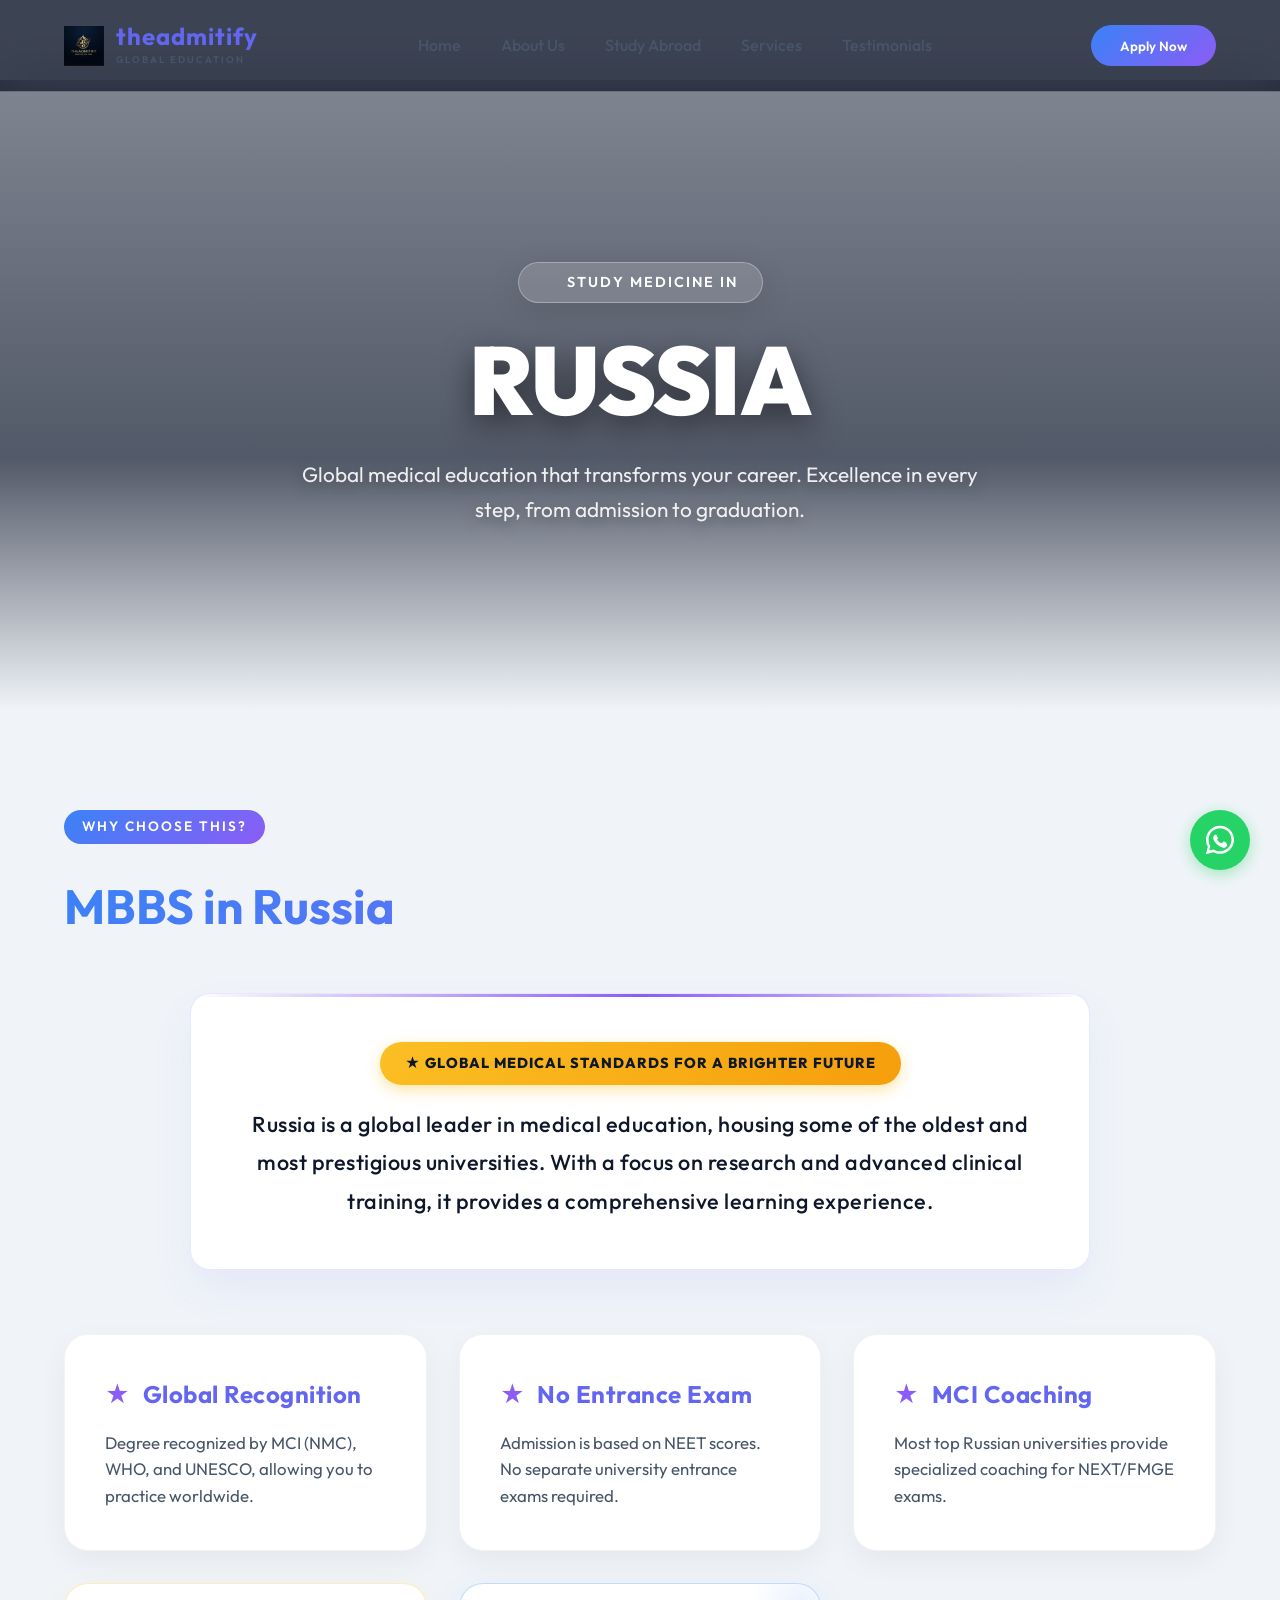
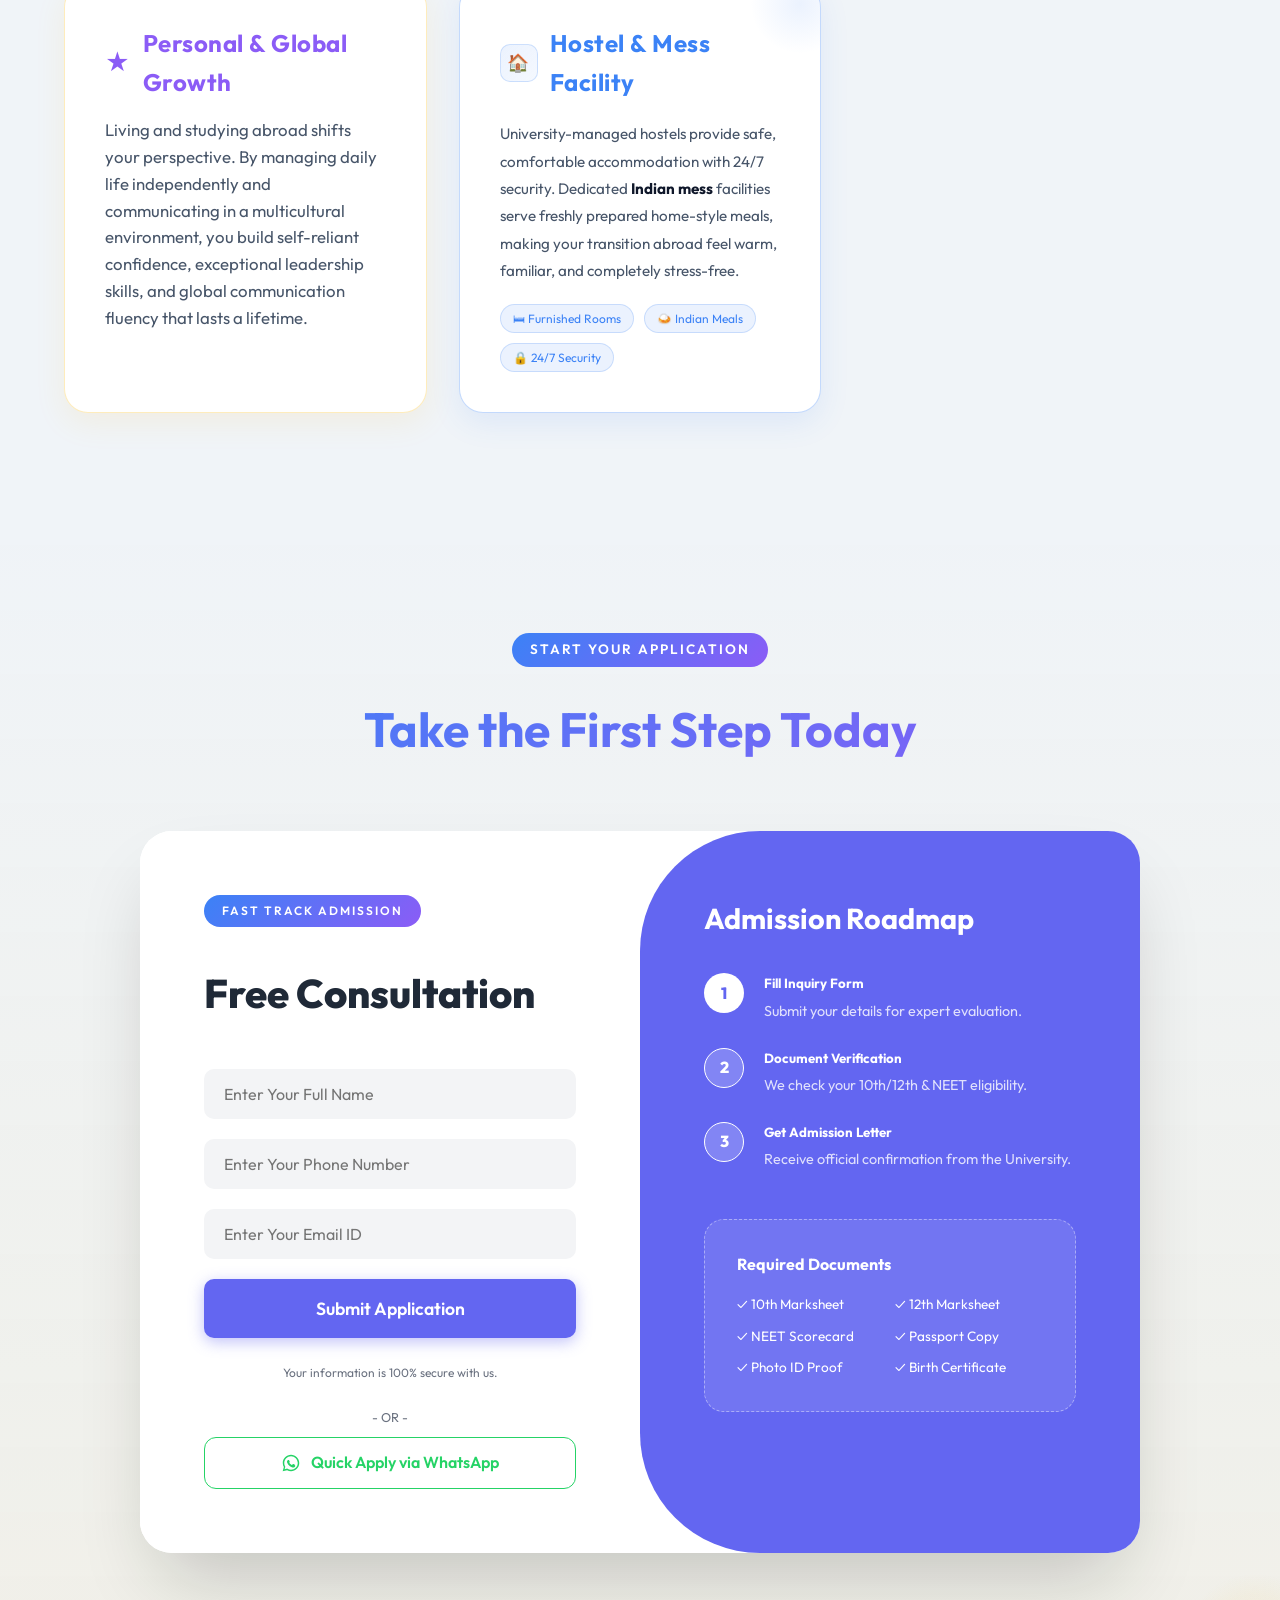
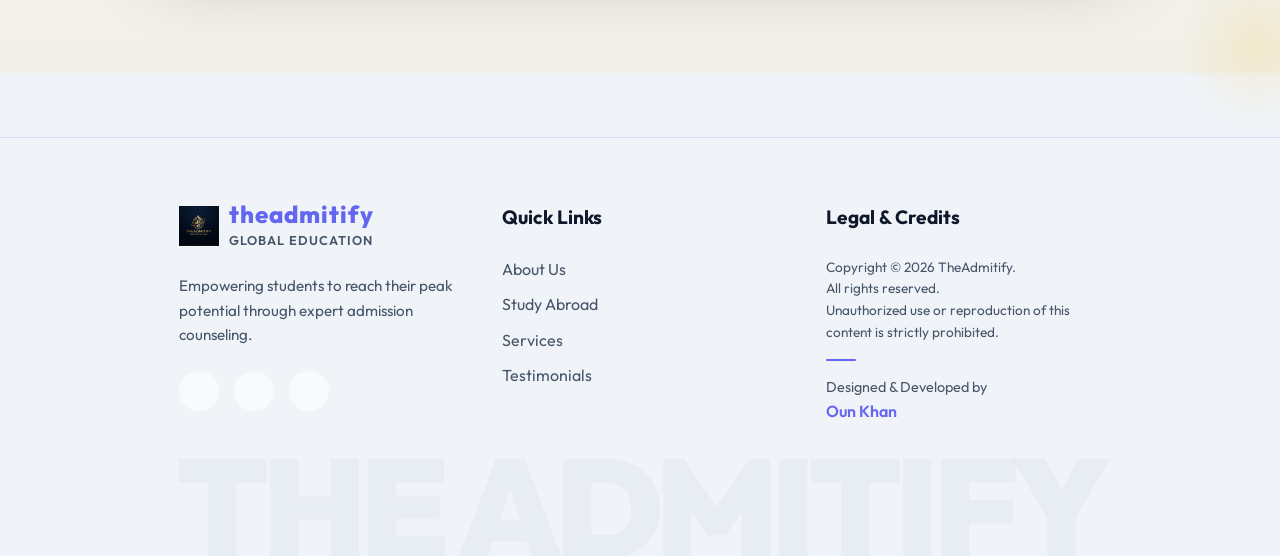
==== commit e7dd83bc: "new changes" ====
--- a/details.html
+++ b/details.html
@@ -5,6 +5,14 @@
     <meta charset="UTF-8">
     <meta name="viewport" content="width=device-width, initial-scale=1.0, maximum-scale=1.0, user-scalable=no">
     <title>Study MBBS | TheAdmitify</title>
+    <!-- Favicon -->
+    <link rel="icon" type="image/png" href="assets/logo.png">
+    <!-- Open Graph / WhatsApp Preview Meta Tags -->
+    <meta property="og:title" content="Study MBBS Abroad | TheAdmitify">
+    <meta property="og:description"
+        content="Discover top medical universities around the globe. Premium admission consultancy with complete transparency.">
+    <meta property="og:image" content="assets/logo.png">
+    <meta property="og:type" content="website">
     <link rel="stylesheet" href="style.css?v=3.0">
     <!-- Lucide Icons -->
     <script src="https://unpkg.com/lucide@latest"></script>
@@ -68,7 +76,7 @@
             font-weight: 900;
             letter-spacing: -1px;
             line-height: 1.1;
-            text-shadow: 0 10px 30px rgba(0,0,0,0.5);
+            text-shadow: 0 10px 30px rgba(0, 0, 0, 0.5);
         }
 
         .hero-content p {
@@ -77,7 +85,7 @@
             max-width: 700px;
             line-height: 1.7;
             font-weight: 400;
-            text-shadow: 0 4px 15px rgba(0,0,0,0.4);
+            text-shadow: 0 4px 15px rgba(0, 0, 0, 0.4);
         }
 
         .why-section {
@@ -377,7 +385,9 @@
                 flex-direction: column-reverse;
                 border-radius: 20px;
             }
-            .apply-card-form-side, .apply-card-info-side {
+
+            .apply-card-form-side,
+            .apply-card-info-side {
                 padding: 2rem;
                 border-radius: 0;
             }
@@ -403,7 +413,8 @@
 
     <nav>
         <div class="logo-container">
-            <img src="assets/logo.png" alt="TheAdmitify Logo" class="logo-img" onclick="window.location.href='index.html'" style="cursor: pointer;">
+            <img src="assets/logo.png" alt="TheAdmitify Logo" class="logo-img"
+                onclick="window.location.href='index.html'" style="cursor: pointer;">
             <div class="logo-text-group" onclick="window.location.href='index.html'" style="cursor: pointer;">
                 <span class="logo-text">theadmitify</span>
                 <span class="logo-tagline">Global Education</span>
@@ -413,7 +424,8 @@
             <li><a href="index.html#home">Home</a></li>
             <li><a href="index.html#about">About Us</a></li>
             <li class="dropdown">
-                <a href="index.html#countries">Study Abroad <i data-lucide="chevron-down" style="width: 14px; height: 14px;"></i></a>
+                <a href="index.html#countries">Study Abroad <i data-lucide="chevron-down"
+                        style="width: 14px; height: 14px;"></i></a>
                 <div class="dropdown-content">
                     <a href="details.html?country=Russia">MBBS in Russia</a>
                     <a href="details.html?country=Georgia">MBBS in Georgia</a>
@@ -436,11 +448,13 @@
     <section class="details-hero" id="hero-bg">
         <div class="hero-content">
             <span class="hero-tagline-badge">
-                <i data-lucide="map-pin" style="display: inline-block; width: 14px; height: 14px; margin-right: 5px; margin-bottom: -2px;"></i>
+                <i data-lucide="map-pin"
+                    style="display: inline-block; width: 14px; height: 14px; margin-right: 5px; margin-bottom: -2px;"></i>
                 Study Medicine in
             </span>
             <h1 id="country-name">Country</h1>
-            <p>Global medical education that transforms your career. Excellence in every step, from admission to graduation.</p>
+            <p>Global medical education that transforms your career. Excellence in every step, from admission to
+                graduation.</p>
         </div>
     </section>
 
@@ -450,11 +464,15 @@
             <h2>MBBS in <span id="country-title" style="color: var(--gold);">Country</span></h2>
         </div>
 
-        <div class="description-container" style="background: #ffffff; border: 1px solid rgba(99, 102, 241, 0.15); box-shadow: 0 20px 40px rgba(99, 102, 241, 0.08); padding: 3rem 2rem; border-radius: 20px;">
-            <div class="description-badge" style="display: inline-block; background: linear-gradient(135deg, #fbbf24, #f59e0b); color: #0f172a; padding: 10px 25px; border-radius: 50px; font-weight: 800; font-size: 0.9rem; box-shadow: 0 5px 15px rgba(251, 191, 36, 0.4); margin-bottom: 20px; letter-spacing: 1px;">
+        <div class="description-container"
+            style="background: #ffffff; border: 1px solid rgba(99, 102, 241, 0.15); box-shadow: 0 20px 40px rgba(99, 102, 241, 0.08); padding: 3rem 2rem; border-radius: 20px;">
+            <div class="description-badge"
+                style="display: inline-block; background: linear-gradient(135deg, #fbbf24, #f59e0b); color: #0f172a; padding: 10px 25px; border-radius: 50px; font-weight: 800; font-size: 0.9rem; box-shadow: 0 5px 15px rgba(251, 191, 36, 0.4); margin-bottom: 20px; letter-spacing: 1px;">
                 ★ Global Medical Standards for a Brighter Future
             </div>
-            <p id="country-why-desc" style="font-size: 1.35rem; color: var(--text-main); font-weight: 500; line-height: 1.8; max-width: 800px; margin: 0 auto;">Explore the unique advantages of pursuing medical education in this top-tier destination.</p>
+            <p id="country-why-desc"
+                style="font-size: 1.35rem; color: var(--text-main); font-weight: 500; line-height: 1.8; max-width: 800px; margin: 0 auto;">
+                Explore the unique advantages of pursuing medical education in this top-tier destination.</p>
         </div>
 
         <div class="why-grid" id="reasons-grid">
@@ -473,7 +491,8 @@
                 <form id="details-form" style="display: flex; flex-direction: column; gap: 20px;">
                     <div class="modal-header" style="text-align: left; margin-bottom: 1.5rem;">
                         <span class="hero-tagline" style="font-size: 0.75rem;">Fast Track Admission</span>
-                        <h2 style="font-size: 2.5rem; color: #1f2937; font-weight: 800; margin-top: 10px;">Free Consultation</h2>
+                        <h2 style="font-size: 2.5rem; color: #1f2937; font-weight: 800; margin-top: 10px;">Free
+                            Consultation</h2>
                     </div>
 
                     <div class="input-with-icon">
@@ -491,16 +510,22 @@
                         <i data-lucide="mail"></i>
                     </div>
                     <button type="submit" class="cta-button"
-                        style="width: 100%; padding: 18px; font-size: 1.1rem; background: #6366f1; color: white; border-radius: 10px; border: none; box-shadow: 0 4px 15px rgba(99, 102, 241, 0.4);">Submit Application</button>
-
-                    <div style="text-align: center; font-size: 0.75rem; color: #6b7280; margin-top: 5px;">Your information is 100% secure with us.</div>
-                    
+                        style="width: 100%; padding: 18px; font-size: 1.1rem; background: #6366f1; color: white; border-radius: 10px; border: none; box-shadow: 0 4px 15px rgba(99, 102, 241, 0.4);">Submit
+                        Application</button>
+
+                    <div style="text-align: center; font-size: 0.75rem; color: #6b7280; margin-top: 5px;">Your
+                        information is 100% secure with us.</div>
+
                     <div style="text-align: center; margin-top: 5px;">
                         <div style="font-size: 0.8rem; color: #6b7280; margin-bottom: 10px;">- OR -</div>
                         <a href="https://wa.me/91XXXXXXXXXX?text=Hi, I want to apply for MBBS in Russia"
                             id="whatsapp-btn"
                             style="display: flex; align-items: center; justify-content: center; gap: 10px; color: #25D366; text-decoration: none; font-weight: 600; font-size: 1rem; border: 1px solid #25D366; padding: 12px; border-radius: 12px; transition: all 0.3s ease;">
-                            <svg viewBox="0 0 24 24" width="20" height="20" fill="#25D366" xmlns="http://www.w3.org/2000/svg"><path d="M12.01 2.003c-5.46 0-9.89 4.43-9.89 9.89 0 1.74.453 3.447 1.314 4.954L2 22l5.318-1.396A9.851 9.851 0 0012.01 21.78c5.46 0 9.89-4.43 9.89-9.89 0-5.46-4.43-9.89-9.89-9.89zM12.01 19.98c-1.488 0-2.946-.401-4.225-1.16l-.303-.18-3.137.822.836-3.056-.197-.314A8.106 8.106 0 013.91 11.89c0-4.475 3.639-8.113 8.1-8.113 4.461 0 8.101 3.638 8.101 8.113s-3.64 8.09-8.1 8.09zm4.444-6.06c-.244-.122-1.442-.712-1.666-.793-.222-.082-.386-.123-.548.122-.162.245-.629.793-.771.954-.143.163-.285.184-.528.062-1.134-.572-2.138-1.111-2.955-2.502-.088-.148.163-.122.518-.83.08-.161.04-.303-.021-.425-.06-.122-.547-1.318-.75-1.805-.198-.475-.4-.41-.548-.418-.142-.008-.306-.008-.468-.008-.162 0-.426.061-.649.305-.224.244-.852.832-.852 2.03 0 1.198.872 2.355.994 2.518.122.162 1.716 2.617 4.156 3.67.581.251 1.034.402 1.386.514.582.185 1.112.158 1.533.096.47-.07 1.443-.59 1.646-1.161.202-.572.202-1.06.142-1.162-.061-.102-.223-.163-.467-.285z"/></svg>
+                            <svg viewBox="0 0 24 24" width="20" height="20" fill="#25D366"
+                                xmlns="http://www.w3.org/2000/svg">
+                                <path
+                                    d="M12.01 2.003c-5.46 0-9.89 4.43-9.89 9.89 0 1.74.453 3.447 1.314 4.954L2 22l5.318-1.396A9.851 9.851 0 0012.01 21.78c5.46 0 9.89-4.43 9.89-9.89 0-5.46-4.43-9.89-9.89-9.89zM12.01 19.98c-1.488 0-2.946-.401-4.225-1.16l-.303-.18-3.137.822.836-3.056-.197-.314A8.106 8.106 0 013.91 11.89c0-4.475 3.639-8.113 8.1-8.113 4.461 0 8.101 3.638 8.101 8.113s-3.64 8.09-8.1 8.09zm4.444-6.06c-.244-.122-1.442-.712-1.666-.793-.222-.082-.386-.123-.548.122-.162.245-.629.793-.771.954-.143.163-.285.184-.528.062-1.134-.572-2.138-1.111-2.955-2.502-.088-.148.163-.122.518-.83.08-.161.04-.303-.021-.425-.06-.122-.547-1.318-.75-1.805-.198-.475-.4-.41-.548-.418-.142-.008-.306-.008-.468-.008-.162 0-.426.061-.649.305-.224.244-.852.832-.852 2.03 0 1.198.872 2.355.994 2.518.122.162 1.716 2.617 4.156 3.67.581.251 1.034.402 1.386.514.582.185 1.112.158 1.533.096.47-.07 1.443-.59 1.646-1.161.202-.572.202-1.06.142-1.162-.061-.102-.223-.163-.467-.285z" />
+                            </svg>
                             Quick Apply via WhatsApp
                         </a>
                     </div>
@@ -512,31 +537,42 @@
                 <h3 style="color: #fff; margin-bottom: 2rem; font-size: 1.8rem;">Admission Roadmap</h3>
                 <div class="roadmap">
                     <div style="display: flex; gap: 20px; margin-bottom: 25px;">
-                        <div style="width: 40px; height: 40px; background: #fff; border-radius: 50%; display: flex; align-items: center; justify-content: center; color: #6366f1; font-weight: 800; flex-shrink: 0;">1</div>
+                        <div
+                            style="width: 40px; height: 40px; background: #fff; border-radius: 50%; display: flex; align-items: center; justify-content: center; color: #6366f1; font-weight: 800; flex-shrink: 0;">
+                            1</div>
                         <div>
                             <h5 style="color: #fff; margin-bottom: 5px;">Fill Inquiry Form</h5>
-                            <p style="font-size: 0.9rem; color: rgba(255,255,255,0.8);">Submit your details for expert evaluation.</p>
+                            <p style="font-size: 0.9rem; color: rgba(255,255,255,0.8);">Submit your details for expert
+                                evaluation.</p>
                         </div>
                     </div>
                     <div style="display: flex; gap: 20px; margin-bottom: 25px;">
-                        <div style="width: 40px; height: 40px; background: rgba(255,255,255,0.2); border-radius: 50%; display: flex; align-items: center; justify-content: center; color: #fff; border: 1px solid #fff; font-weight: 800; flex-shrink: 0;">2</div>
+                        <div
+                            style="width: 40px; height: 40px; background: rgba(255,255,255,0.2); border-radius: 50%; display: flex; align-items: center; justify-content: center; color: #fff; border: 1px solid #fff; font-weight: 800; flex-shrink: 0;">
+                            2</div>
                         <div>
                             <h5 style="color: #fff; margin-bottom: 5px;">Document Verification</h5>
-                            <p style="font-size: 0.9rem; color: rgba(255,255,255,0.8);">We check your 10th/12th & NEET eligibility.</p>
+                            <p style="font-size: 0.9rem; color: rgba(255,255,255,0.8);">We check your 10th/12th & NEET
+                                eligibility.</p>
                         </div>
                     </div>
                     <div style="display: flex; gap: 20px;">
-                        <div style="width: 40px; height: 40px; background: rgba(255,255,255,0.2); border-radius: 50%; display: flex; align-items: center; justify-content: center; color: #fff; border: 1px solid #fff; font-weight: 800; flex-shrink: 0;">3</div>
+                        <div
+                            style="width: 40px; height: 40px; background: rgba(255,255,255,0.2); border-radius: 50%; display: flex; align-items: center; justify-content: center; color: #fff; border: 1px solid #fff; font-weight: 800; flex-shrink: 0;">
+                            3</div>
                         <div>
                             <h5 style="color: #fff; margin-bottom: 5px;">Get Admission Letter</h5>
-                            <p style="font-size: 0.9rem; color: rgba(255,255,255,0.8);">Receive official confirmation from the University.</p>
+                            <p style="font-size: 0.9rem; color: rgba(255,255,255,0.8);">Receive official confirmation
+                                from the University.</p>
                         </div>
                     </div>
                 </div>
 
-                <div style="margin-top: 3rem; padding: 2rem; background: rgba(255,255,255,0.1); border-radius: 20px; border: 1px dashed rgba(255,255,255,0.4);">
+                <div
+                    style="margin-top: 3rem; padding: 2rem; background: rgba(255,255,255,0.1); border-radius: 20px; border: 1px dashed rgba(255,255,255,0.4);">
                     <h4 style="color: #fff; margin-bottom: 1rem;">Required Documents</h4>
-                    <ul style="list-style: none; display: grid; grid-template-columns: 1fr 1fr; gap: 10px; font-size: 0.85rem; color: #fff;">
+                    <ul
+                        style="list-style: none; display: grid; grid-template-columns: 1fr 1fr; gap: 10px; font-size: 0.85rem; color: #fff;">
                         <li>✓ 10th Marksheet</li>
                         <li>✓ 12th Marksheet</li>
                         <li>✓ NEET Scorecard</li>
@@ -554,7 +590,10 @@
     <!-- Floating WhatsApp -->
     <a href="https://wa.me/91XXXXXXXXXX?text=Hi, I want to know more about MBBS abroad" class="whatsapp-float"
         target="_blank">
-        <svg viewBox="0 0 24 24" width="34" height="34" fill="white" xmlns="http://www.w3.org/2000/svg"><path d="M12.01 2.003c-5.46 0-9.89 4.43-9.89 9.89 0 1.74.453 3.447 1.314 4.954L2 22l5.318-1.396A9.851 9.851 0 0012.01 21.78c5.46 0 9.89-4.43 9.89-9.89 0-5.46-4.43-9.89-9.89-9.89zM12.01 19.98c-1.488 0-2.946-.401-4.225-1.16l-.303-.18-3.137.822.836-3.056-.197-.314A8.106 8.106 0 013.91 11.89c0-4.475 3.639-8.113 8.1-8.113 4.461 0 8.101 3.638 8.101 8.113s-3.64 8.09-8.1 8.09zm4.444-6.06c-.244-.122-1.442-.712-1.666-.793-.222-.082-.386-.123-.548.122-.162.245-.629.793-.771.954-.143.163-.285.184-.528.062-1.134-.572-2.138-1.111-2.955-2.502-.088-.148.163-.122.518-.83.08-.161.04-.303-.021-.425-.06-.122-.547-1.318-.75-1.805-.198-.475-.4-.41-.548-.418-.142-.008-.306-.008-.468-.008-.162 0-.426.061-.649.305-.224.244-.852.832-.852 2.03 0 1.198.872 2.355.994 2.518.122.162 1.716 2.617 4.156 3.67.581.251 1.034.402 1.386.514.582.185 1.112.158 1.533.096.47-.07 1.443-.59 1.646-1.161.202-.572.202-1.06.142-1.162-.061-.102-.223-.163-.467-.285z"/></svg>
+        <svg viewBox="0 0 24 24" width="34" height="34" fill="white" xmlns="http://www.w3.org/2000/svg">
+            <path
+                d="M12.01 2.003c-5.46 0-9.89 4.43-9.89 9.89 0 1.74.453 3.447 1.314 4.954L2 22l5.318-1.396A9.851 9.851 0 0012.01 21.78c5.46 0 9.89-4.43 9.89-9.89 0-5.46-4.43-9.89-9.89-9.89zM12.01 19.98c-1.488 0-2.946-.401-4.225-1.16l-.303-.18-3.137.822.836-3.056-.197-.314A8.106 8.106 0 013.91 11.89c0-4.475 3.639-8.113 8.1-8.113 4.461 0 8.101 3.638 8.101 8.113s-3.64 8.09-8.1 8.09zm4.444-6.06c-.244-.122-1.442-.712-1.666-.793-.222-.082-.386-.123-.548.122-.162.245-.629.793-.771.954-.143.163-.285.184-.528.062-1.134-.572-2.138-1.111-2.955-2.502-.088-.148.163-.122.518-.83.08-.161.04-.303-.021-.425-.06-.122-.547-1.318-.75-1.805-.198-.475-.4-.41-.548-.418-.142-.008-.306-.008-.468-.008-.162 0-.426.061-.649.305-.224.244-.852.832-.852 2.03 0 1.198.872 2.355.994 2.518.122.162 1.716 2.617 4.156 3.67.581.251 1.034.402 1.386.514.582.185 1.112.158 1.533.096.47-.07 1.443-.59 1.646-1.161.202-.572.202-1.06.142-1.162-.061-.102-.223-.163-.467-.285z" />
+        </svg>
     </a>
 
     <!-- Global Quick Apply Modal -->
@@ -565,8 +604,11 @@
             <!-- Left Side: Form -->
             <div class="modal-form-side">
                 <div class="modal-header" style="text-align: center; margin-bottom: 1.5rem;">
-                    <h2 style="font-size: 2rem; color: #1f2937; font-weight: 800; line-height: 1.2;">Quick Application</h2>
-                    <p style="color: #4b5563; margin-top: 8px; font-size: 0.95rem; font-weight: 500;">Tell us your preference and we'll handle the stress. <br><span style="color: #6366f1;">100% Transparent & Hassle-Free</span></p>
+                    <h2 style="font-size: 2rem; color: #1f2937; font-weight: 800; line-height: 1.2;">Quick Application
+                    </h2>
+                    <p style="color: #4b5563; margin-top: 8px; font-size: 0.95rem; font-weight: 500;">Tell us your
+                        preference and we'll handle the stress. <br><span style="color: #6366f1;">100% Transparent &
+                            Hassle-Free</span></p>
                 </div>
                 <form class="modal-form" id="global-apply-form">
                     <div class="input-with-icon">
@@ -600,20 +642,25 @@
                     </div>
                     <button type="submit" class="cta-button submit-step-btn"
                         style="width: 100%; margin-top: 10px;">Submit Application</button>
-                    <p style="text-align: center; font-size: 0.75rem; color: #6b7280; margin-top: 10px;">Your information is 100% secure with us.</p>
+                    <p style="text-align: center; font-size: 0.75rem; color: #6b7280; margin-top: 10px;">Your
+                        information is 100% secure with us.</p>
                 </form>
             </div>
 
             <!-- Right Side: Visual/Trust (The Blue Swoop) -->
             <div class="modal-visual-side">
-                
+
                 <h3 style="color: #fff; font-size: 2rem; margin-bottom: 1rem; line-height: 1.3; font-weight: 700;">
                     Leave the Admission Stress to Us!</h3>
-                <p style="font-size: 1rem; color: rgba(255,255,255,0.9); line-height: 1.6; margin-bottom: 2rem;">From selecting the right university to visa approval, our experts take care of everything so parents can relax and students can focus on studying.</p>
-
-                <div style="margin-top: auto; display: flex; flex-direction: column; align-items: center; gap: 10px; width: 100%;">
-                    
-                    <div style="background: rgba(255,255,255,0.15); width: 75px; height: 75px; border-radius: 50%; display: flex; align-items: center; justify-content: center; margin: 0 auto 10px auto; border: 2px dashed rgba(251, 191, 36, 0.6); box-shadow: 0 0 15px rgba(251, 191, 36, 0.2);">
+                <p style="font-size: 1rem; color: rgba(255,255,255,0.9); line-height: 1.6; margin-bottom: 2rem;">From
+                    selecting the right university to visa approval, our experts take care of everything so parents can
+                    relax and students can focus on studying.</p>
+
+                <div
+                    style="margin-top: auto; display: flex; flex-direction: column; align-items: center; gap: 10px; width: 100%;">
+
+                    <div
+                        style="background: rgba(255,255,255,0.15); width: 75px; height: 75px; border-radius: 50%; display: flex; align-items: center; justify-content: center; margin: 0 auto 10px auto; border: 2px dashed rgba(251, 191, 36, 0.6); box-shadow: 0 0 15px rgba(251, 191, 36, 0.2);">
                         <i data-lucide="stethoscope" style="color: #fbbf24; width: 40px; height: 40px;"></i>
                     </div>
 
@@ -621,9 +668,12 @@
                         <img src="assets/student1.jpg" alt="Student">
                         <img src="assets/student2.jpg" alt="Student">
                         <img src="assets/student3.jpg" alt="Student">
-                        <div style="width: 35px; height: 35px; border-radius: 50%; background: #fbbf24; border: 2px solid #6366f1; margin-left: -10px; display: flex; align-items: center; justify-content: center; color: #1f2937; font-size: 0.7rem; font-weight: 800;">500+</div>
-                    </div>
-                    <span style="font-size: 0.85rem; color: #fff; font-weight: 600; margin-top: 5px;">Trusted by 500+ Parents & Students</span>
+                        <div
+                            style="width: 35px; height: 35px; border-radius: 50%; background: #fbbf24; border: 2px solid #6366f1; margin-left: -10px; display: flex; align-items: center; justify-content: center; color: #1f2937; font-size: 0.7rem; font-weight: 800;">
+                            500+</div>
+                    </div>
+                    <span style="font-size: 0.85rem; color: #fff; font-weight: 600; margin-top: 5px;">Trusted by 500+
+                        Parents & Students</span>
                 </div>
             </div>
         </div>
@@ -843,21 +893,26 @@
     </script>
     <!-- Global Quick Apply Modal (Footer) -->
     <footer class="site-footer"
-        style="position: relative; overflow: hidden; padding-bottom: 2rem; padding-top: 4rem; margin-top: 4rem; background: transparent;">
+        style="position: relative; overflow: hidden; padding-bottom: 1rem; padding-top: 4rem; margin-top: 4rem; background: transparent;">
 
         <div class="footer-content-wrapper"
-            style="display: grid; grid-template-columns: repeat(auto-fit, minmax(200px, 1fr)); gap: 3rem; text-align: left; margin-bottom: 4rem; max-width: 1200px; margin-left: auto; margin-right: auto; padding: 0 5%;">
+            style="display: grid; grid-template-columns: repeat(auto-fit, minmax(200px, 1fr)); gap: 3rem; text-align: left; margin-bottom: 0; max-width: 1200px; margin-left: auto; margin-right: auto; padding: 0 5%;">
             <div>
-                <div class="footer-logo-container" style="display: flex; align-items: center; justify-content: flex-start; margin-bottom: 1.5rem; gap: 10px;">
-                    <img src="assets/logo.png" alt="TheAdmitify Logo" class="logo-img" style="width: 40px; height: 40px;">
+                <div class="footer-logo-container"
+                    style="display: flex; align-items: center; justify-content: flex-start; margin-bottom: 1.5rem; gap: 10px;">
+                    <img src="assets/logo.png" alt="TheAdmitify Logo" class="logo-img"
+                        style="width: 40px; height: 40px;">
                     <div class="footer-logo-text-group" style="display: flex; flex-direction: column;">
-                        <span class="logo-text" style="color: var(--accent); font-weight: 800; font-size: 1.5rem; line-height: 1;">theadmitify</span>
-                        <span class="logo-tagline" style="color: var(--text-dim); font-size: 0.8rem; letter-spacing: 1px;">Global Education</span>
+                        <span class="logo-text"
+                            style="color: var(--accent); font-weight: 800; font-size: 1.5rem; line-height: 1;">theadmitify</span>
+                        <span class="logo-tagline"
+                            style="color: var(--text-dim); font-size: 0.8rem; letter-spacing: 1px;">Global
+                            Education</span>
                     </div>
                 </div>
                 <p style="color: var(--text-dim); margin-bottom: 1.5rem; font-size: 0.95rem;">Empowering students to
                     reach their peak potential through expert admission counseling.</p>
-                <div class="social-icons" style="display: flex; gap: 15px;">
+                <div class="social-icons" style="display: flex; gap: 15px; margin-bottom: 2rem;">
                     <a href="#"
                         style="width: 40px; height: 40px; border-radius: 50%; background: #f8fafc; display: flex; align-items: center; justify-content: center; color: var(--accent); transition: transform 0.3s;"
                         onmouseover="this.style.transform='translateY(-5px)'"
@@ -871,38 +926,41 @@
                         onmouseover="this.style.transform='translateY(-5px)'"
                         onmouseout="this.style.transform='translateY(0)'"><i data-lucide="youtube"></i></a>
                 </div>
+
+
             </div>
             <div>
                 <h4 style="color: var(--text-main); margin-bottom: 1.5rem; font-size: 1.2rem;">Quick Links</h4>
                 <ul style="list-style: none; display: flex; flex-direction: column; gap: 10px;">
-                    <li><a href="index.html#about" style="color: var(--text-dim); text-decoration: none;">About Us</a></li>
-                    <li><a href="index.html#countries" style="color: var(--text-dim); text-decoration: none;">Study Abroad</a>
+                    <li><a href="index.html#about" style="color: var(--text-dim); text-decoration: none;">About Us</a>
                     </li>
-                    <li><a href="index.html#services" style="color: var(--text-dim); text-decoration: none;">Services</a></li>
-                    <li><a href="index.html#testimonials" style="color: var(--text-dim); text-decoration: none;">Testimonials</a>
+                    <li><a href="index.html#countries" style="color: var(--text-dim); text-decoration: none;">Study
+                            Abroad</a>
+                    </li>
+                    <li><a href="index.html#services"
+                            style="color: var(--text-dim); text-decoration: none;">Services</a></li>
+                    <li><a href="index.html#testimonials"
+                            style="color: var(--text-dim); text-decoration: none;">Testimonials</a>
                     </li>
                 </ul>
             </div>
             <div>
-                <h4 style="color: var(--text-main); margin-bottom: 1.5rem; font-size: 1.2rem;">Legal</h4>
-                <ul style="list-style: none; display: flex; flex-direction: column; gap: 10px;">
-                    <li><a href="#" style="color: var(--text-dim); text-decoration: none;">Privacy Policy</a></li>
-                    <li><a href="#" style="color: var(--text-dim); text-decoration: none;">Terms of Service</a></li>
-                    <li><a href="#" style="color: var(--text-dim); text-decoration: none;">Refund Policy</a></li>
-                </ul>
+                <h4 style="color: var(--text-main); margin-bottom: 1.5rem; font-size: 1.2rem;">Legal & Credits</h4>
+                <div style="display: flex; flex-direction: column; gap: 15px;">
+                    <p style="color: var(--text-dim); font-size: 0.85rem; line-height: 1.6;">Copyright © 2026
+                        TheAdmitify.<br>All rights reserved.<br>Unauthorized use or reproduction of this content is
+                        strictly prohibited.</p>
+                    <div style="width: 30px; height: 2px; background: var(--accent); border-radius: 2px;"></div>
+                    <p style="color: var(--text-dim); font-size: 0.9rem;">Designed & Developed by <br><span
+                            style="color: var(--accent); font-weight: 600; font-size: 1rem;">Oun Khan</span></p>
+                </div>
             </div>
         </div>
 
-        <div
-            style="border-top: 1px solid var(--glass-border); padding-top: 2rem; display: flex; justify-content: space-between; align-items: center; flex-wrap: wrap; gap: 1rem; max-width: 1200px; margin: 0 auto; padding-left: 5%; padding-right: 5%;">
-            <p style="color: var(--text-dim); font-size: 0.9rem;">© 2026 theadmitify - Reaching Your Peak.</p>
-            <p style="color: var(--text-dim); font-size: 0.9rem;">Designed & Developed by <span
-                    style="color: var(--accent); font-weight: 600;">Aun khan</span></p>
-        </div>
 
         <!-- Massive Typography at Bottom -->
         <h1
-            style="font-size: 11vw; font-weight: 900; color: rgba(15, 23, 42, 0.03); line-height: 0.8; margin-top: 4rem; margin-bottom: -1rem; letter-spacing: -0.05em; text-align: center; overflow: hidden; white-space: nowrap; user-select: none;">
+            style="font-size: 11vw; font-weight: 900; color: rgba(15, 23, 42, 0.03); line-height: 0.8; margin-top: 0.5rem; margin-bottom: -1.5rem; letter-spacing: -0.05em; text-align: center; overflow: hidden; white-space: nowrap; user-select: none;">
             THE ADMITIFY</h1>
     </footer>
 
--- a/style.css
+++ b/style.css
@@ -281,7 +281,7 @@
 
 /* FAQ Section Styles */
 .faq-section {
-  padding: 100px 10%;
+  padding: 4rem 10%;
   background: var(--primary);
 }
 
@@ -428,7 +428,7 @@
 
 /* Team Section */
 .team-section {
-  padding: 100px 5%;
+  padding: 4rem 5%;
   background: #0f172a;
 }
 
@@ -454,26 +454,33 @@
   border-color: var(--accent);
 }
 
-.team-img-wrap {
-  width: 120px;
-  height: 120px;
+.team-icon-wrap {
+  width: 100px;
+  height: 100px;
   border-radius: 50%;
   margin: 0 auto 1.5rem;
-  border: 4px solid var(--accent);
-  padding: 5px;
-  overflow: hidden;
-}
-
-.team-img-wrap img {
-  width: 100%;
-  height: 100%;
-  object-fit: cover;
-  border-radius: 50%;
+  background: var(--accent-gradient);
+  display: flex;
+  align-items: center;
+  justify-content: center;
+  box-shadow: 0 10px 25px rgba(99, 102, 241, 0.3);
+  transition: transform 0.4s ease;
+}
+
+.team-card:hover .team-icon-wrap {
+  transform: rotate(5deg) scale(1.1);
+}
+
+.team-initials {
+  font-size: 2.5rem;
+  font-weight: 700;
+  color: #ffffff;
+  letter-spacing: 2px;
 }
 
 /* Video Testimonials */
 .video-section {
-  padding: 100px 5%;
+  padding: 4rem 5%;
   background: var(--primary);
 }
 
@@ -562,7 +569,7 @@
   justify-content: center;
   align-items: center;
   text-align: center;
-  padding: 140px 10% 80px 10%;
+  padding: 100px 10% 4rem 10%;
   background: #f8fafc;
   position: relative;
   overflow: hidden;
@@ -653,7 +660,7 @@
 
 /* Global Section */
 .global-section {
-  padding: 8rem 10%;
+  padding: 4rem 10%;
   background: var(--primary);
   border-radius: 40px 40px 0 0;
   margin-top: -50px;
@@ -684,14 +691,14 @@
 
 /* About & Trust Section Styles */
 .about-section {
-  padding: 120px 5%;
+  padding: 2.5rem 5%;
   background: var(--secondary);
 }
 
 .about-container {
   display: grid;
   grid-template-columns: 1fr 1fr;
-  gap: 80px;
+  gap: 40px;
   align-items: center;
 }
 
@@ -718,14 +725,14 @@
 .stats-grid {
   display: grid;
   grid-template-columns: repeat(3, 1fr);
-  gap: 20px;
-  margin-top: 40px;
+  gap: 10px;
+  margin-top: 15px;
 }
 
 .stat-item {
   background: var(--secondary);
   box-shadow: var(--shadow);
-  padding: 25px;
+  padding: 15px;
   border-radius: 20px;
   border-left: 4px solid var(--accent);
 }
@@ -744,8 +751,8 @@
 .trust-features {
   display: grid;
   grid-template-columns: 1fr 1fr;
-  gap: 30px;
-  margin-top: 50px;
+  gap: 10px;
+  margin-top: 15px;
 }
 
 .feature-box {
@@ -769,7 +776,7 @@
 @media (max-width: 992px) {
   .about-container {
     grid-template-columns: 1fr;
-    gap: 50px;
+    gap: 30px;
   }
 }
 .modal-overlay {
@@ -1179,7 +1186,7 @@
   .hero h1 { font-size: 2.5rem; }
   .country-grid { grid-template-columns: 1fr; }
   .nav-links { display: none; }
-  .map-section { padding: 5rem 5%; }
+  .map-section { padding: 3rem 5%; }
 }
 
 /* Premium Toast Notification */
@@ -1252,12 +1259,12 @@
    ========================================== */
 .about-title {
   font-size: 3rem;
-  margin-bottom: 2rem;
+  margin-bottom: 1rem;
 }
 
 .founder-quote-box {
-  margin-top: 3rem;
-  padding: 2.5rem;
+  margin-top: 1rem;
+  padding: 1rem;
   background: #ffffff;
   border-radius: 24px;
   border-left: 4px solid var(--accent);
@@ -1332,7 +1339,7 @@
 }
 
 .services-section {
-  padding: 8rem 10%;
+  padding: 4rem 10%;
   background: var(--primary);
   position: relative;
 }
@@ -1404,7 +1411,7 @@
 @media (max-width: 992px) {
   .about-container {
     grid-template-columns: 1fr;
-    gap: 4rem;
+    gap: 2rem;
   }
 }
 
